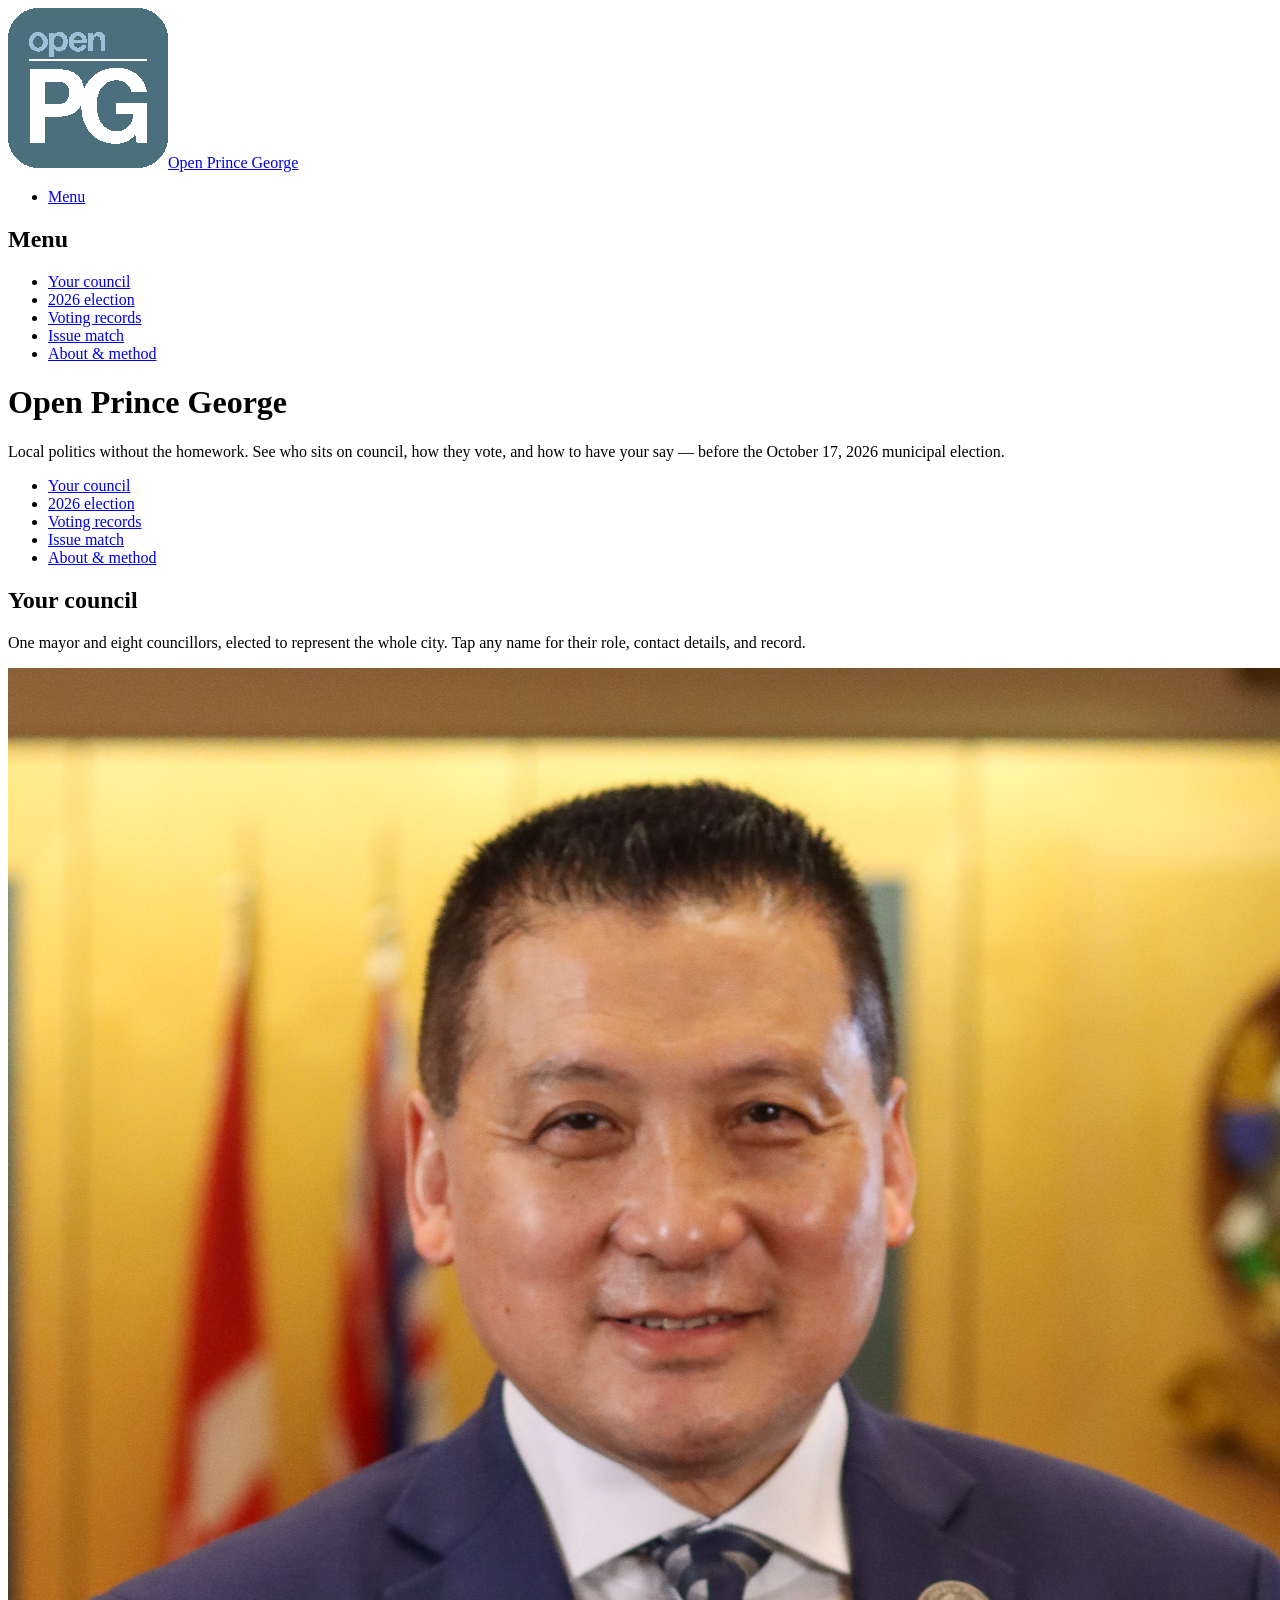
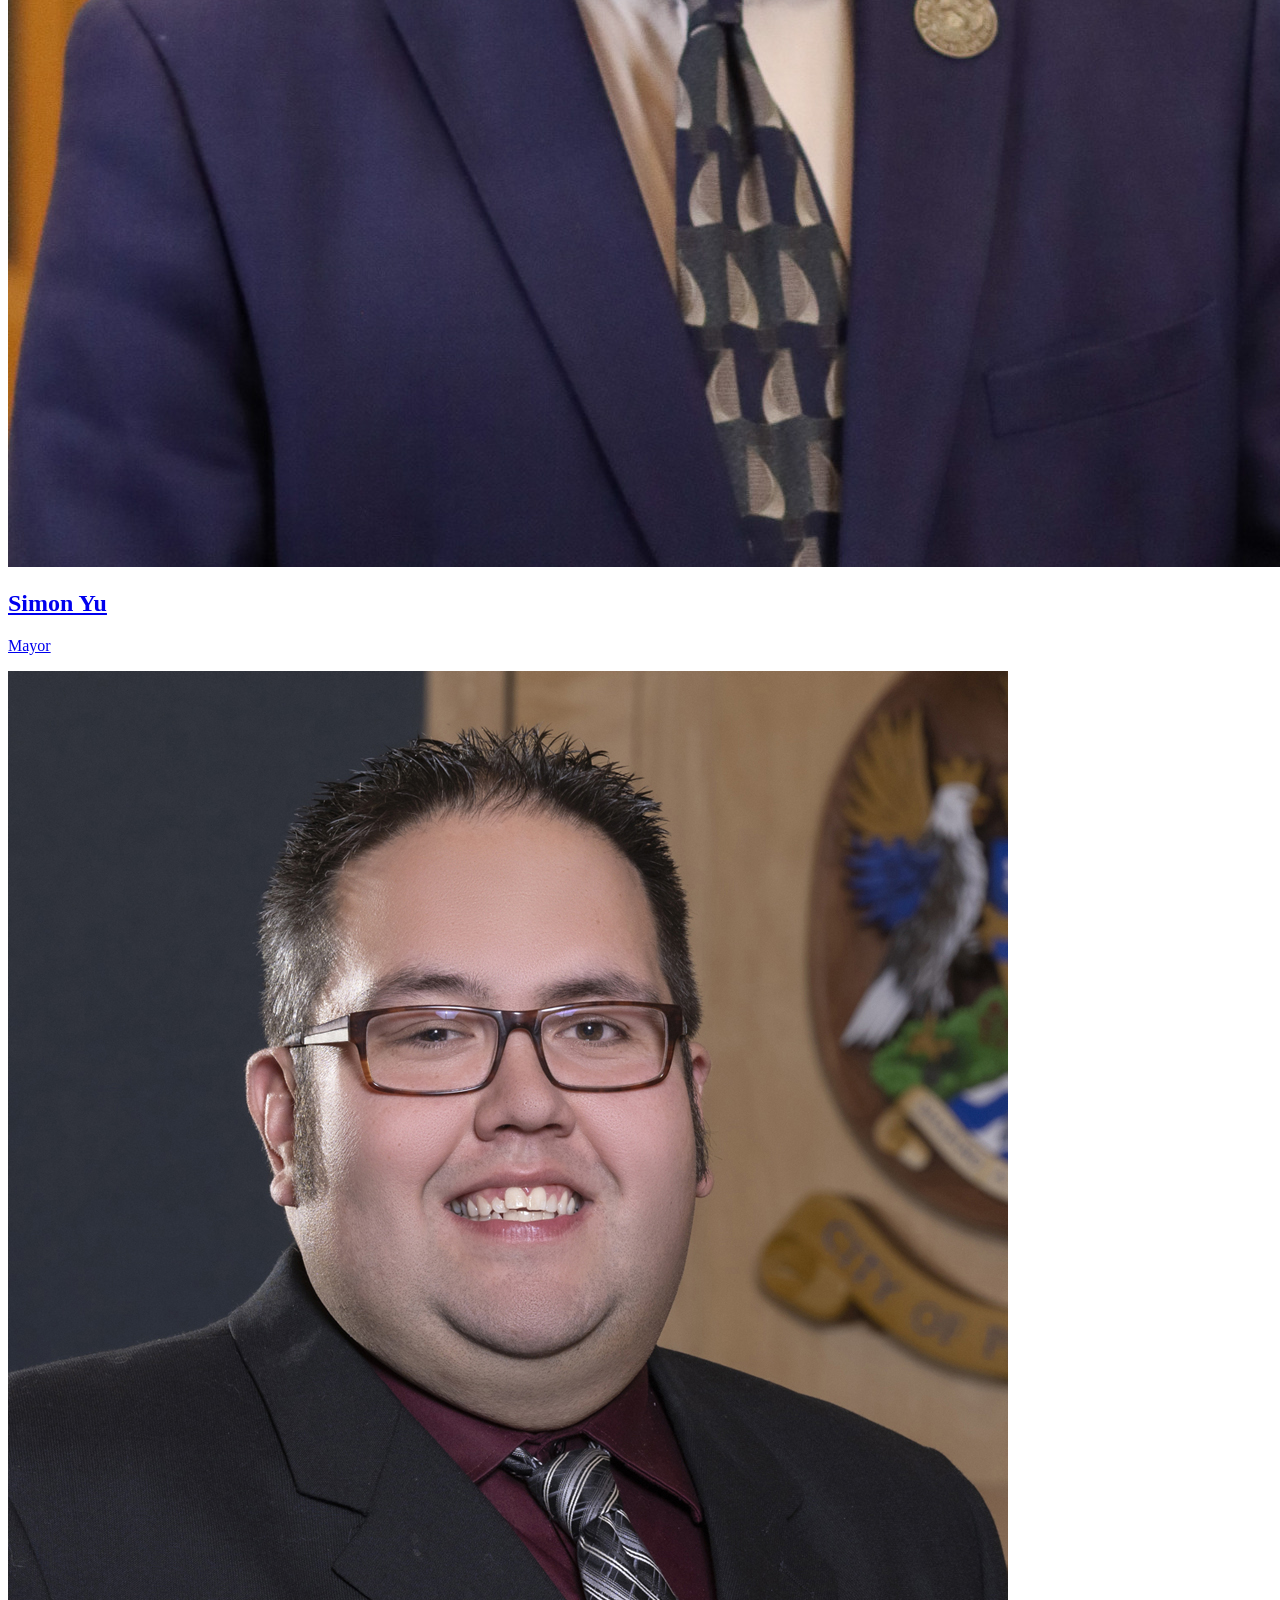
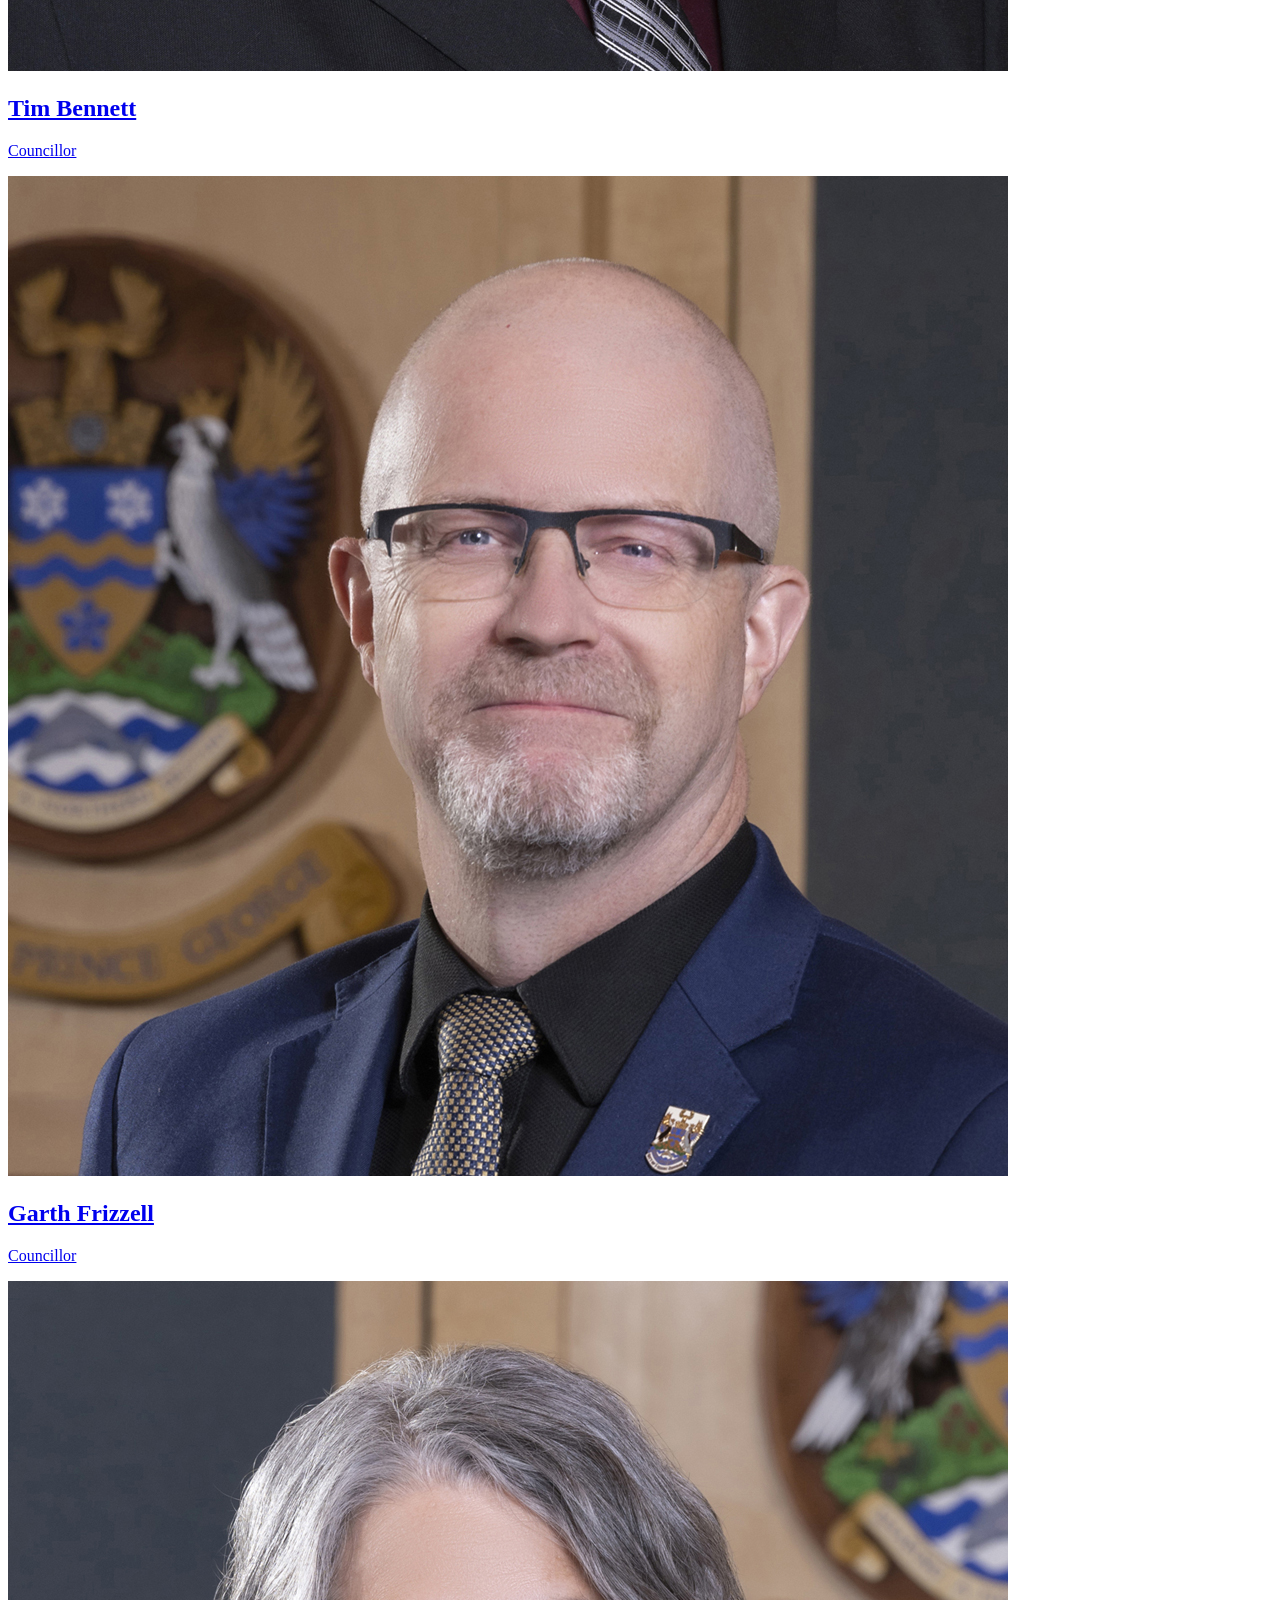
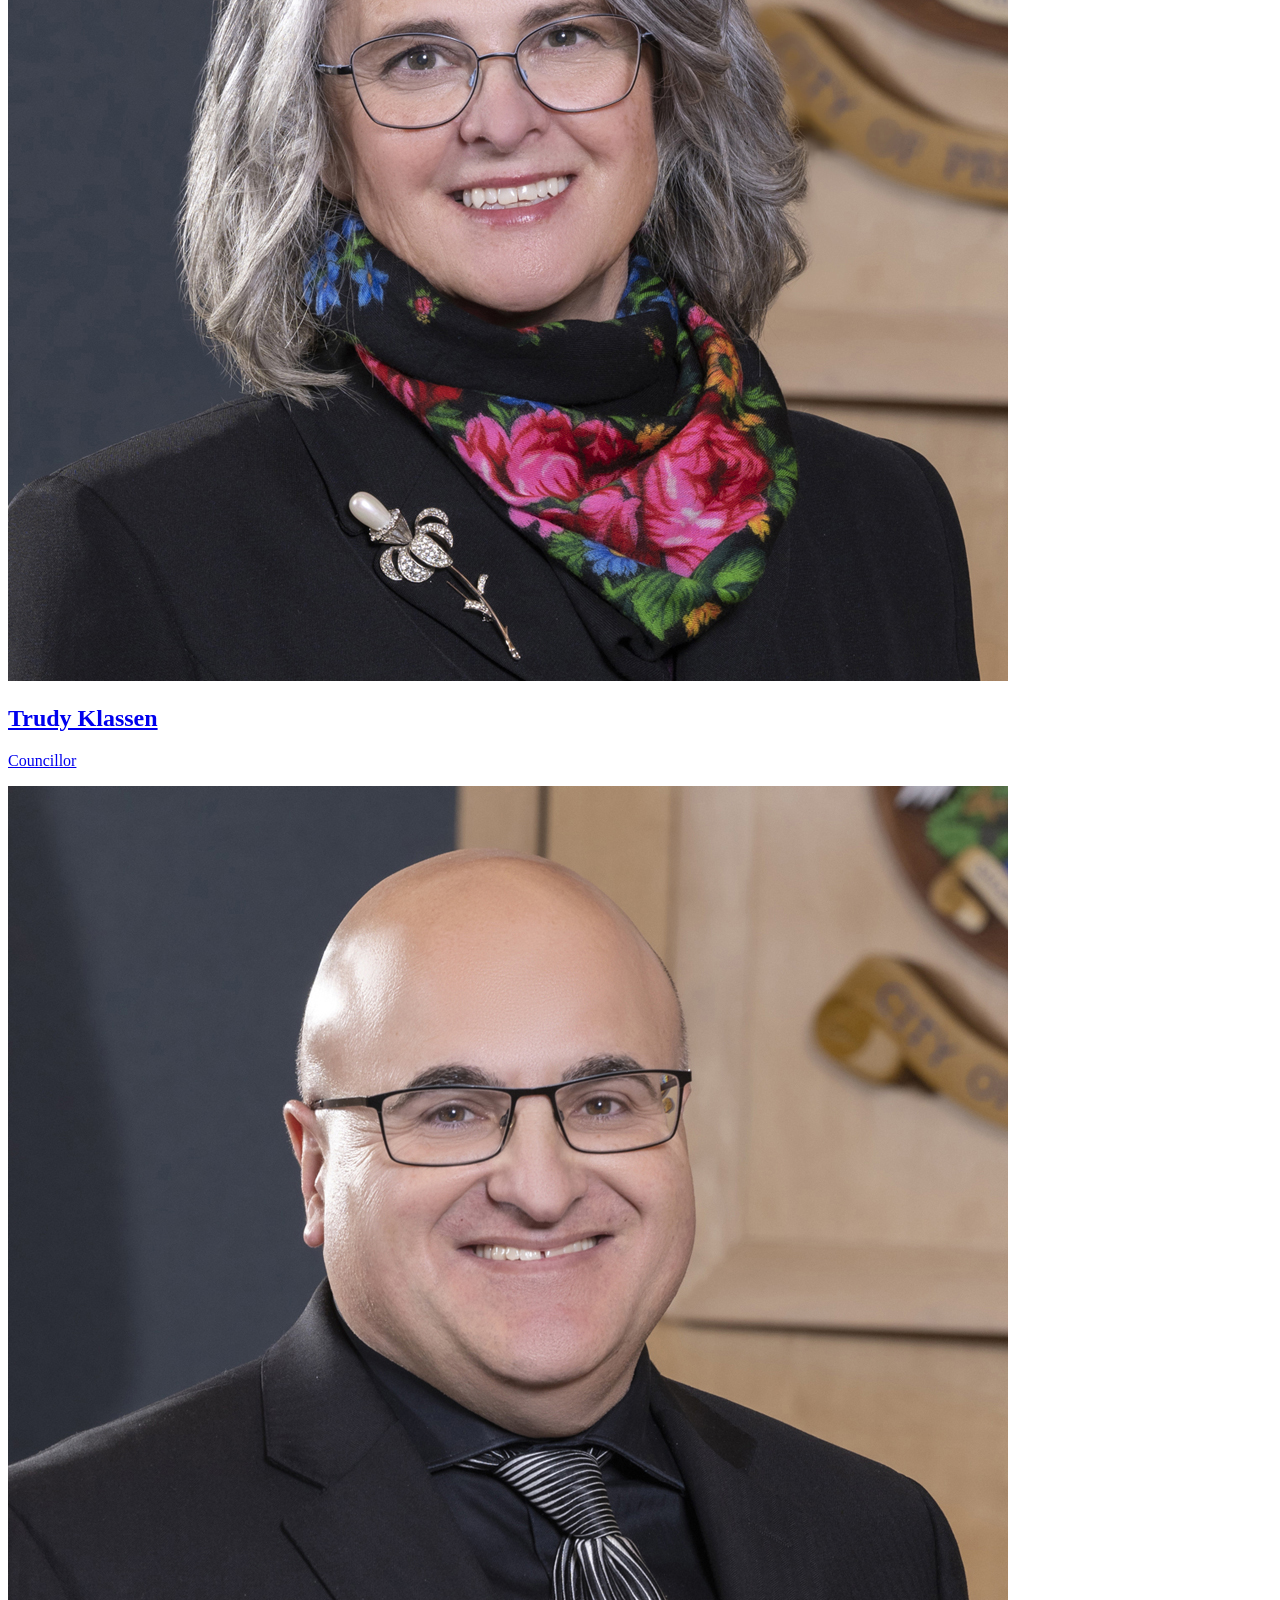
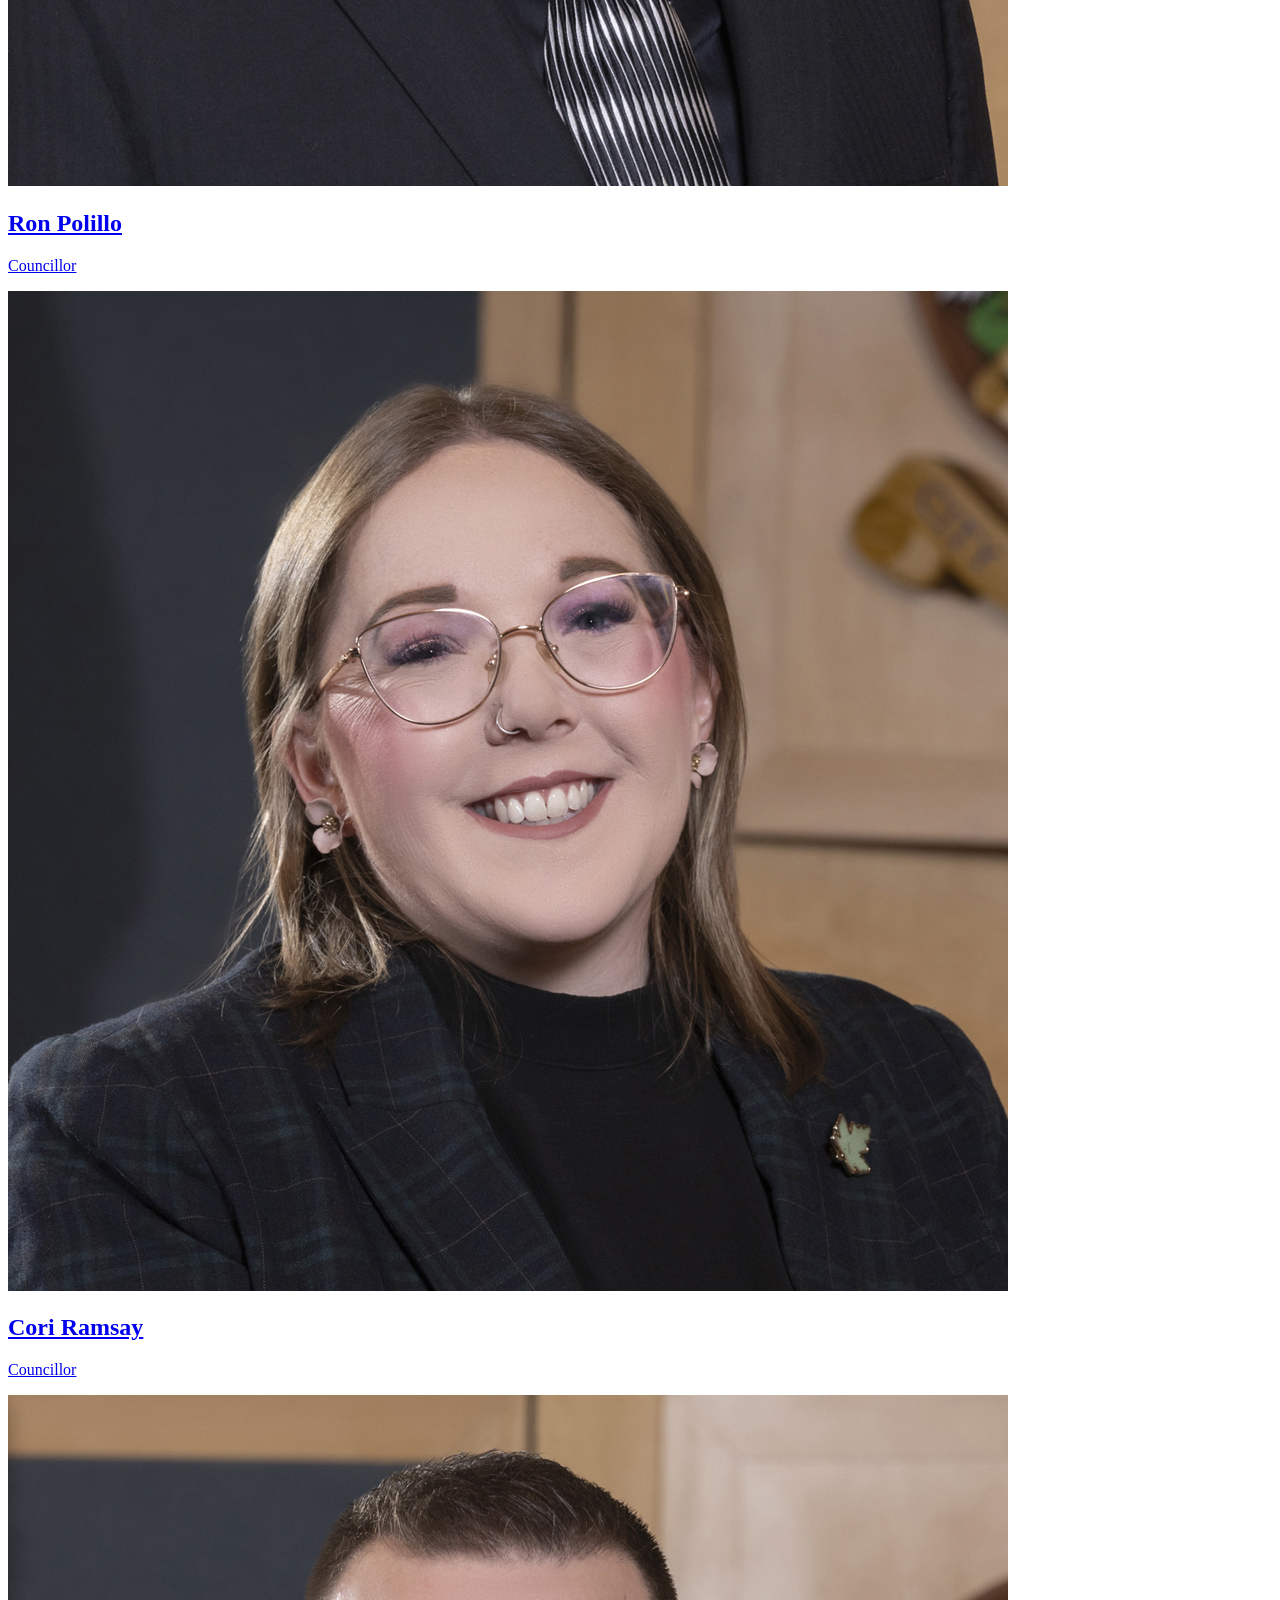
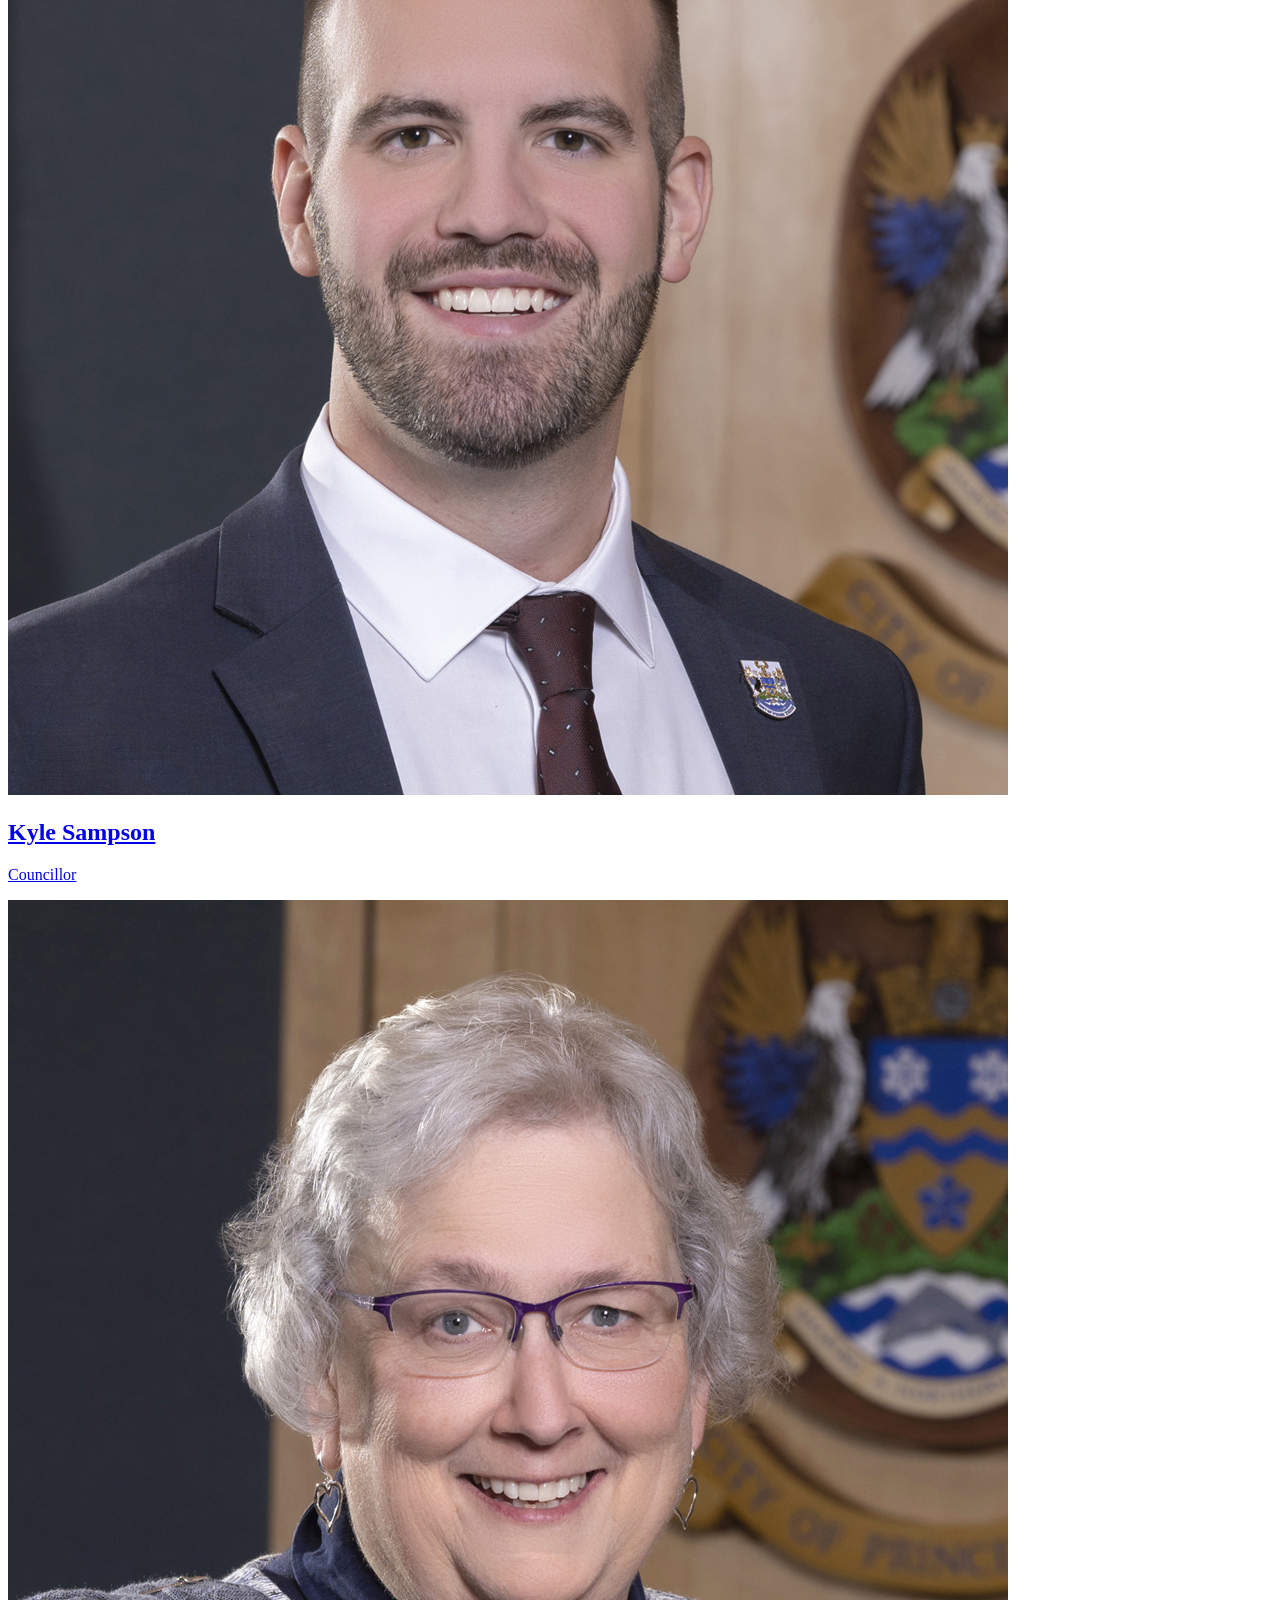
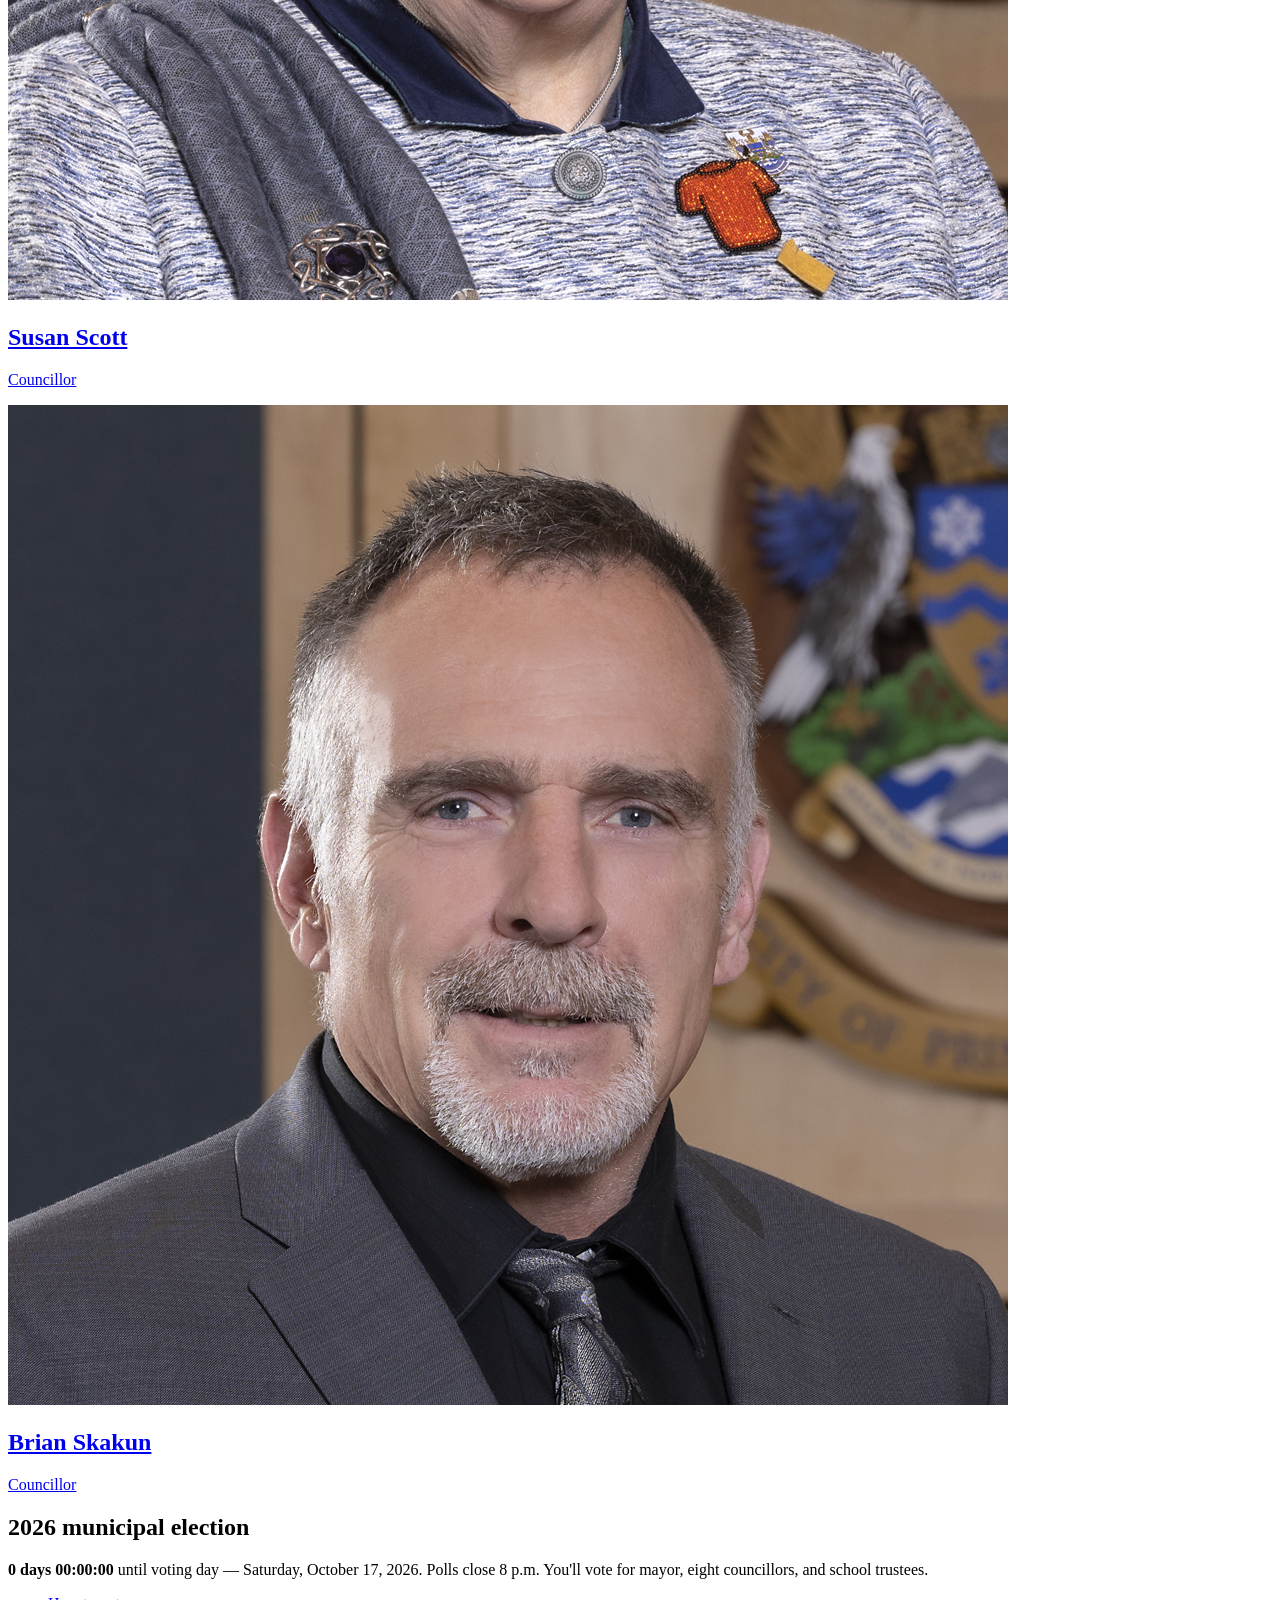
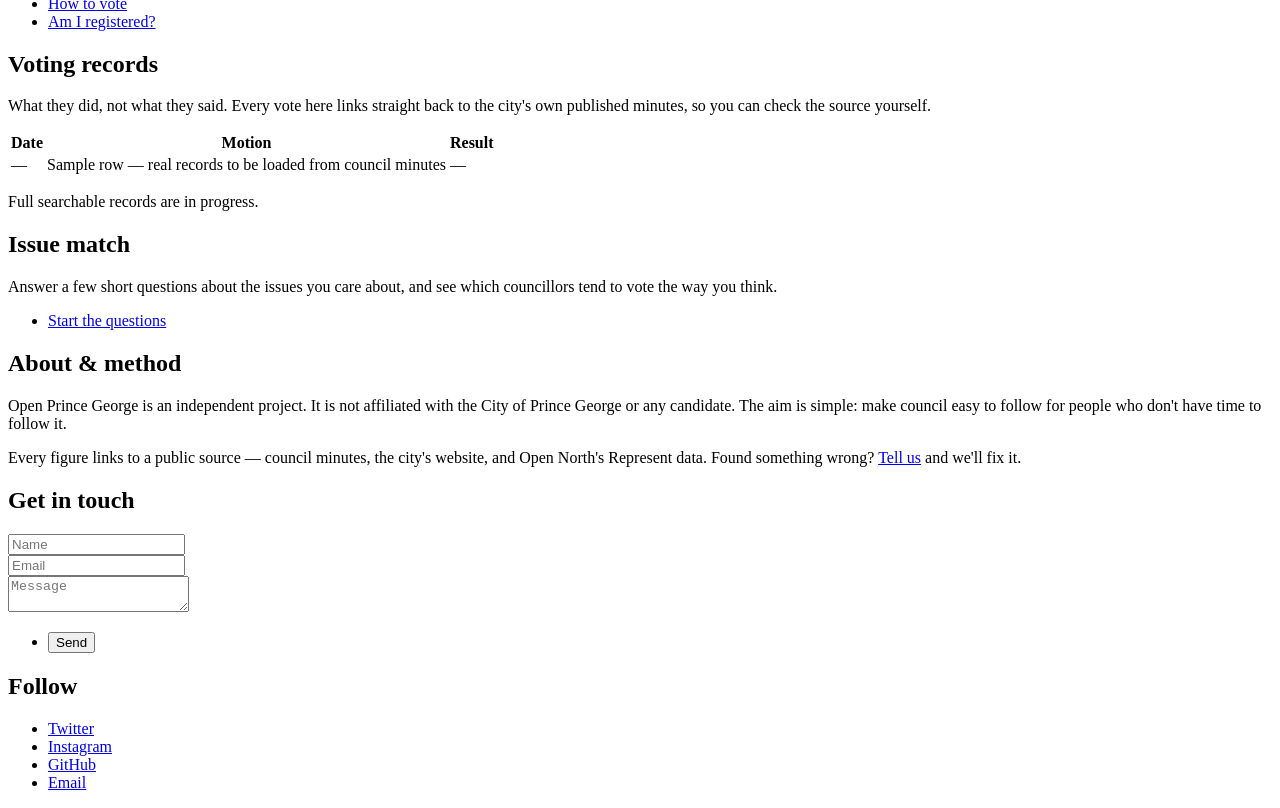
==== community/index.html @ c7227e7f "Create home page" ====
<!DOCTYPE HTML>
<!--
	Open Prince George — community page
	Built the same way as index.html: it imports assets/css/main.css and uses ONLY
	the template's own classes. No custom CSS.
	Drop this file next to index.html / generic.html / elements.html in your project
	so that assets/ and images/ resolve. It will look unstyled if opened on its own.
-->
<html>
	<head>
		<title>Open Prince George</title>
		<meta charset="utf-8" />
		<meta name="viewport" content="width=device-width, initial-scale=1, user-scalable=no" />
		<link rel="icon" type="image/svg+xml" href="images/logo.svg" />
		<link rel="stylesheet" href="assets/css/main.css" />
		<noscript><link rel="stylesheet" href="assets/css/noscript.css" /></noscript>
	</head>
	<body class="is-preload">
		<!-- Wrapper -->
			<div id="wrapper">

				<!-- Header -->
					<header id="header">
						<div class="inner">

							<!-- Logo -->
								<a href="home.html" class="logo">
									<span class="symbol"><img src="images/logo.svg" alt="" /></span><span class="title">Open Prince George</span>
								</a>

							<!-- Nav -->
								<nav>
									<ul>
										<li><a href="#menu">Menu</a></li>
									</ul>
								</nav>

						</div>
					</header>

				<!-- Menu -->
					<nav id="menu">
						<h2>Menu</h2>
						<ul>
							<li><a href="#council">Your council</a></li>
							<li><a href="#election">2026 election</a></li>
							<li><a href="#records">Voting records</a></li>
							<li><a href="#match">Issue match</a></li>
							<li><a href="#about">About &amp; method</a></li>
						</ul>
					</nav>

				<!-- Main -->
					<div id="main">
						<div class="inner">

							<!-- Page intro (the "hero": the top headline + tagline) -->
							<header>
								<h1>Open Prince George</h1>
								<p>Local politics without the homework. See who sits on council, how they vote, and how to have your say &mdash; before the October 17, 2026 municipal election.</p>
							</header>

							<!-- Directory: full-width "fit" bars from elements.html -->
							<ul class="actions stacked">
								<li><a href="#council" class="button fit">Your council</a></li>
								<li><a href="#election" class="button primary fit">2026 election</a></li>
								<li><a href="#records" class="button fit">Voting records</a></li>
								<li><a href="#match" class="button fit">Issue match</a></li>
								<li><a href="#about" class="button fit">About &amp; method</a></li>
							</ul>

							<!-- Council: tiles, exactly like index.html (mayor + 8 councillors) -->
							<section id="council">
								<h2>Your council</h2>
								<p>One mayor and eight councillors, elected to represent the whole city. Tap any name for their role, contact details, and record.</p>
							</section>
							<section class="tiles">
								<article class="style1">
									<span class="image"><img src="images/simon_yu.jpg" alt="" /></span>
									<a href="generic.html">
										<h2>Simon Yu</h2>
										<div class="content"><p>Mayor</p></div>
									</a>
								</article>
								<article class="style2">
									<span class="image"><img src="images/tim_bennet.jpg" alt="" /></span>
									<a href="generic.html">
										<h2>Tim Bennett</h2>
										<div class="content"><p>Councillor</p></div>
									</a>
								</article>
								<article class="style3">
									<span class="image"><img src="images/grath_frizzell.jpg" alt="" /></span>
									<a href="generic.html">
										<h2>Garth Frizzell</h2>
										<div class="content"><p>Councillor</p></div>
									</a>
								</article>
								<article class="style4">
									<span class="image"><img src="images/trudy_klassen.jpg" alt="" /></span>
									<a href="generic.html">
										<h2>Trudy Klassen</h2>
										<div class="content"><p>Councillor</p></div>
									</a>
								</article>
								<article class="style5">
									<span class="image"><img src="images/ron_polillo.jpg" alt="" /></span>
									<a href="generic.html">
										<h2>Ron Polillo</h2>
										<div class="content"><p>Councillor</p></div>
									</a>
								</article>
								<article class="style6">
									<span class="image"><img src="images/cori_ramsay.jpg" alt="" /></span>
									<a href="generic.html">
										<h2>Cori Ramsay</h2>
										<div class="content"><p>Councillor</p></div>
									</a>
								</article>
								<article class="style1">
									<span class="image"><img src="images/kyle_sampson.jpg" alt="" /></span>
									<a href="generic.html">
										<h2>Kyle Sampson</h2>
										<div class="content"><p>Councillor</p></div>
									</a>
								</article>
								<article class="style2">
									<span class="image"><img src="images/susan_scott.jpg" alt="" /></span>
									<a href="generic.html">
										<h2>Susan Scott</h2>
										<div class="content"><p>Councillor</p></div>
									</a>
								</article>
								<article class="style3">
									<span class="image"><img src="images/brian_skakun.jpg" alt="" /></span>
									<a href="generic.html">
										<h2>Brian Skakun</h2>
										<div class="content"><p>Councillor</p></div>
									</a>
								</article>
							</section>

							<!-- Election -->
							<section id="election">
								<h2>2026 municipal election</h2>
								<p><strong id="pg-countdown">Loading&hellip;</strong> until voting day &mdash; Saturday, October 17, 2026. Polls close 8&nbsp;p.m. You'll vote for mayor, eight councillors, and school trustees.</p>
								<ul class="actions">
									<li><a href="generic.html" class="button">How to vote</a></li>
									<li><a href="generic.html" class="button">Am I registered?</a></li>
								</ul>
							</section>

							<!-- Voting records -->
							<section id="records">
								<h2>Voting records</h2>
								<p>What they did, not what they said. Every vote here links straight back to the city's own published minutes, so you can check the source yourself.</p>
								<div class="table-wrapper">
									<table class="alt">
										<thead>
											<tr>
												<th>Date</th>
												<th>Motion</th>
												<th>Result</th>
											</tr>
										</thead>
										<tbody>
											<tr>
												<td>&mdash;</td>
												<td>Sample row &mdash; real records to be loaded from council minutes</td>
												<td>&mdash;</td>
											</tr>
										</tbody>
									</table>
								</div>
								<p>Full searchable records are in progress.</p>
							</section>

							<!-- Issue match -->
							<section id="match">
								<h2>Issue match</h2>
								<p>Answer a few short questions about the issues you care about, and see which councillors tend to vote the way you think.</p>
								<ul class="actions">
									<li><a href="generic.html" class="button primary">Start the questions</a></li>
								</ul>
							</section>

							<!-- About & method -->
							<section id="about">
								<h2>About &amp; method</h2>
								<p>Open Prince George is an independent project. It is not affiliated with the City of Prince George or any candidate. The aim is simple: make council easy to follow for people who don't have time to follow it.</p>
								<p>Every figure links to a public source &mdash; council minutes, the city's website, and Open North's Represent data. Found something wrong? <a href="#">Tell us</a> and we'll fix it.</p>
							</section>

						</div>
					</div>

				<!-- Footer -->
					<footer id="footer">
						<div class="inner">
							<section>
								<h2>Get in touch</h2>
								<form method="post" action="#">
									<div class="fields">
										<div class="field half">
											<input type="text" name="name" id="name" placeholder="Name" />
										</div>
										<div class="field half">
											<input type="email" name="email" id="email" placeholder="Email" />
										</div>
										<div class="field">
											<textarea name="message" id="message" placeholder="Message"></textarea>
										</div>
									</div>
									<ul class="actions">
										<li><input type="submit" value="Send" class="primary" /></li>
									</ul>
								</form>
							</section>
							<section>
								<h2>Follow</h2>
								<ul class="icons">
									<li><a href="#" class="icon brands style2 fa-twitter"><span class="label">Twitter</span></a></li>
									<li><a href="#" class="icon brands style2 fa-instagram"><span class="label">Instagram</span></a></li>
									<li><a href="#" class="icon brands style2 fa-github"><span class="label">GitHub</span></a></li>
									<li><a href="#" class="icon solid style2 fa-envelope"><span class="label">Email</span></a></li>
								</ul>
							</section>
						</div>
					</footer>

			</div>

		<!-- Scripts -->
			<script src="assets/js/jquery.min.js"></script>
			<script src="assets/js/browser.min.js"></script>
			<script src="assets/js/breakpoints.min.js"></script>
			<script src="assets/js/util.js"></script>
			<script src="assets/js/main.js"></script>

		<!-- Countdown: only updates text, adds no styling -->
			<script>
				(function () {
					var el = document.getElementById('pg-countdown');
					if (!el) return;
					var target = Date.UTC(2026, 9, 17, 7, 0, 0); // Oct 17, 2026, 00:00 Pacific
					function pad(n){ return String(n).length < 2 ? '0' + n : n; }
					function tick() {
						var ms = target - Date.now(); if (ms < 0) ms = 0;
						var s = Math.floor(ms / 1000);
						var d = Math.floor(s / 86400);
						var h = Math.floor((s % 86400) / 3600);
						var m = Math.floor((s % 3600) / 60);
						el.textContent = d + ' days ' + pad(h) + ':' + pad(m) + ':' + pad(s % 60);
					}
					tick();
					setInterval(tick, 1000);
				})();
			</script>

	</body>
</html>
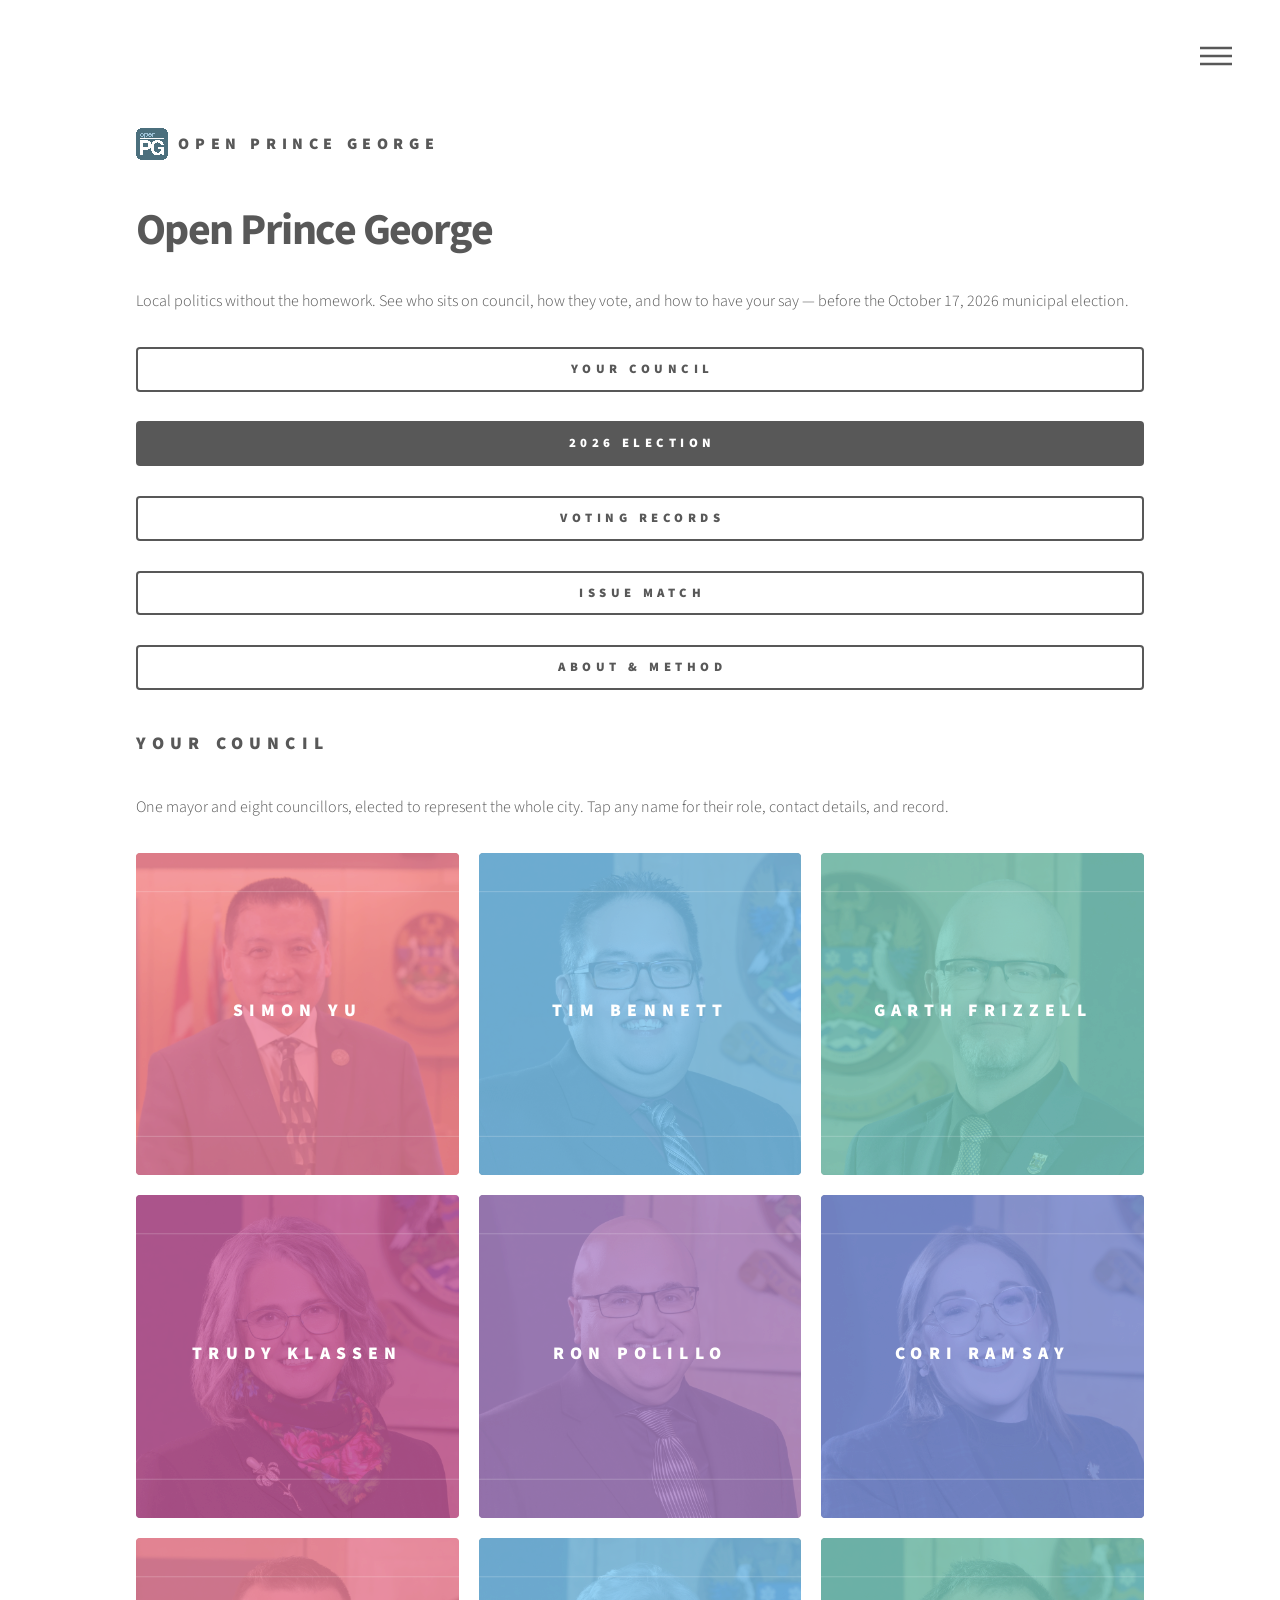
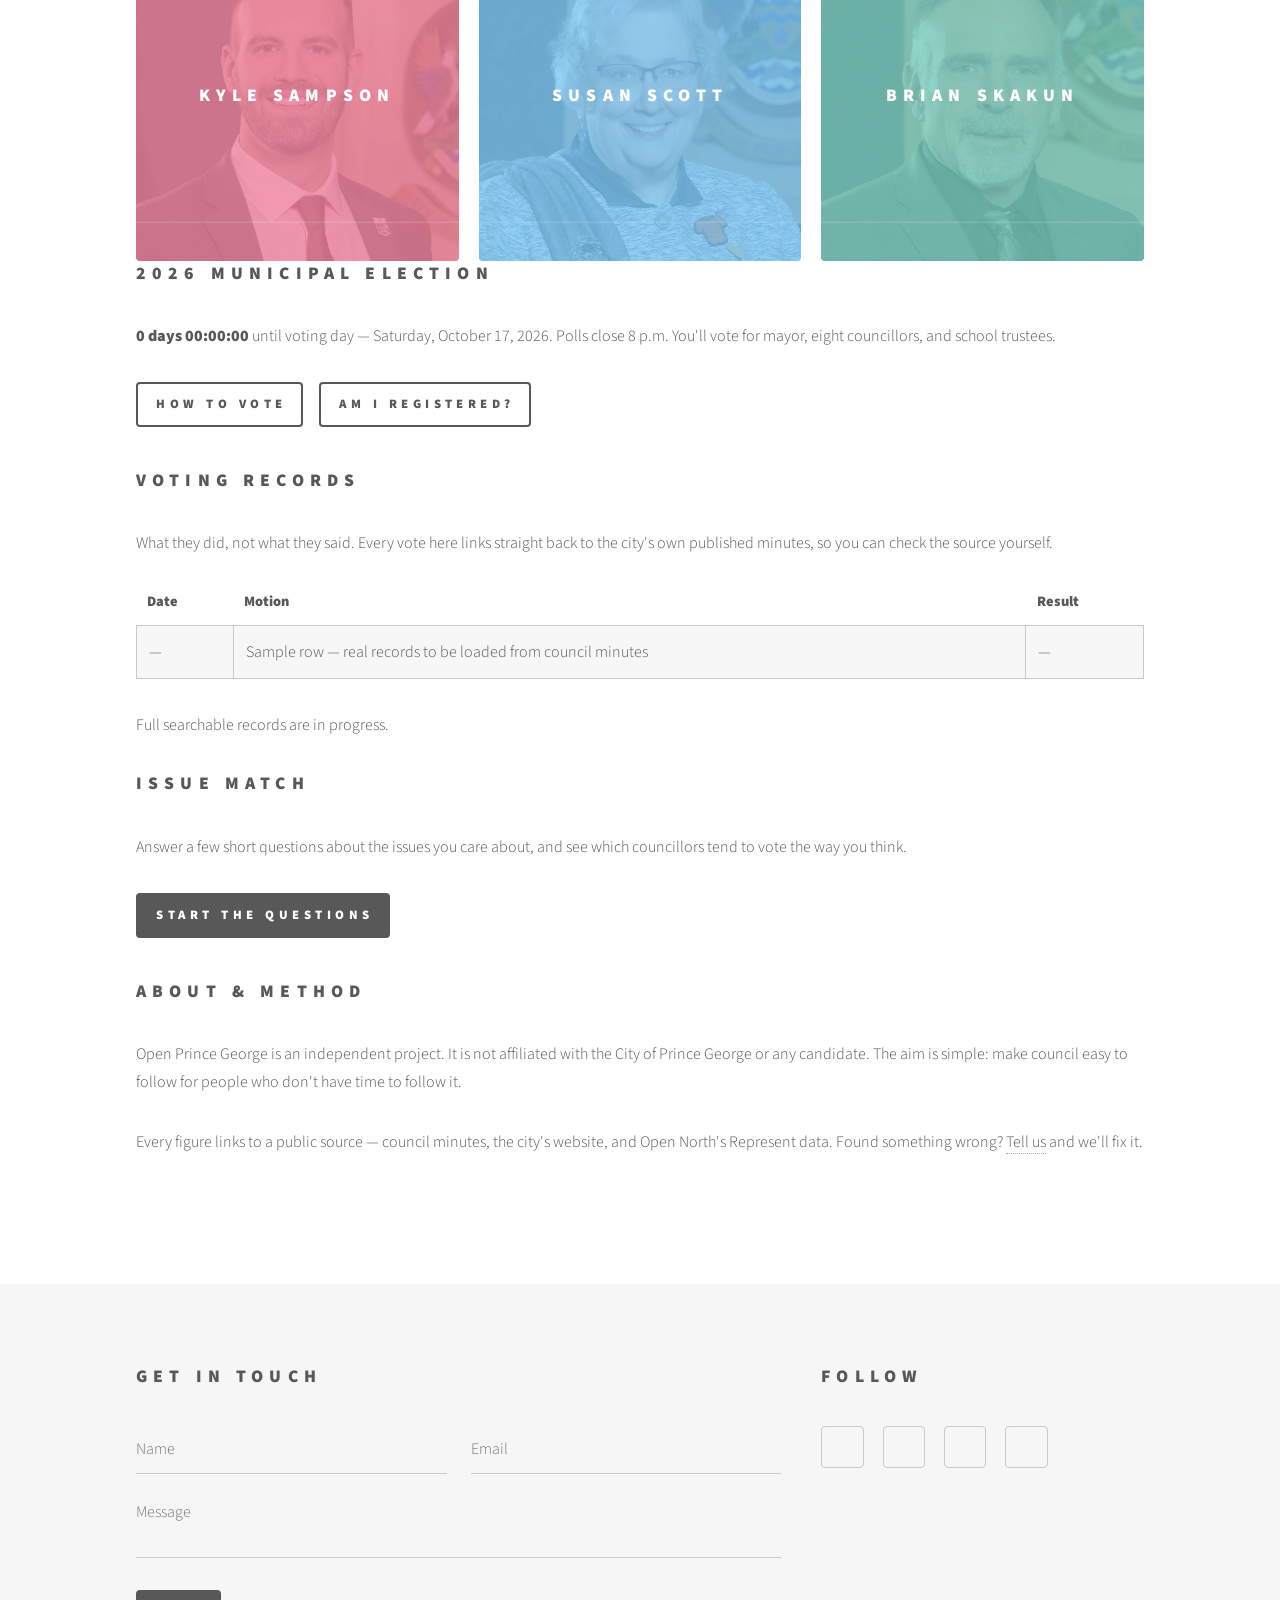
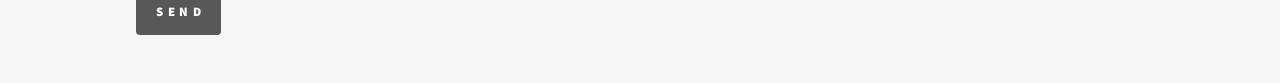
==== commit 2206ad64: "Update phone animation" ====
--- a/community/index.html
+++ b/community/index.html
@@ -24,7 +24,7 @@
 						<div class="inner">
 
 							<!-- Logo -->
-								<a href="home.html" class="logo">
+								<a href="../index.html" class="logo">
 									<span class="symbol"><img src="images/logo.svg" alt="" /></span><span class="title">Open Prince George</span>
 								</a>
 
--- a/community/assets/css/noscript.css
+++ b/community/assets/css/noscript.css
@@ -0,0 +1,9 @@
+
+
+	body.is-preload .tiles article {
+		-moz-transform: none;
+		-webkit-transform: none;
+		-ms-transform: none;
+		transform: none;
+		opacity: 1;
+	}
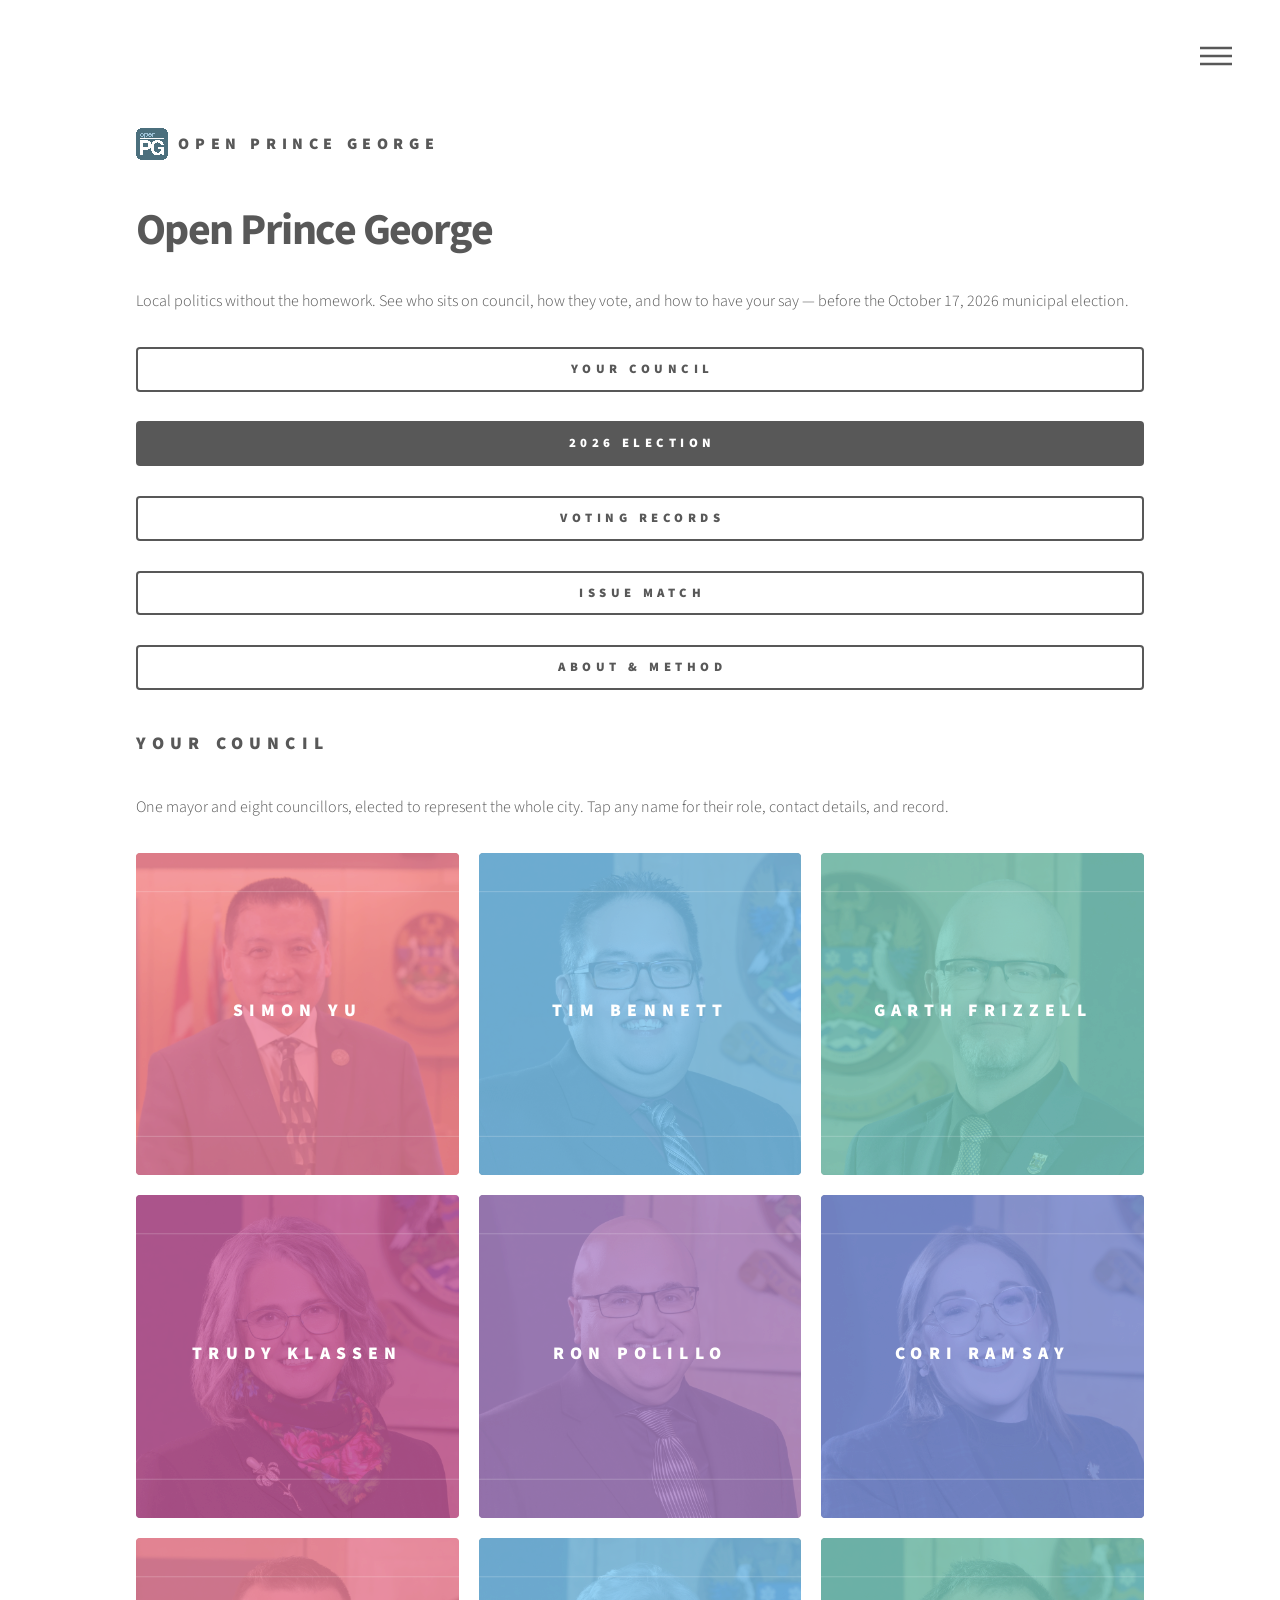
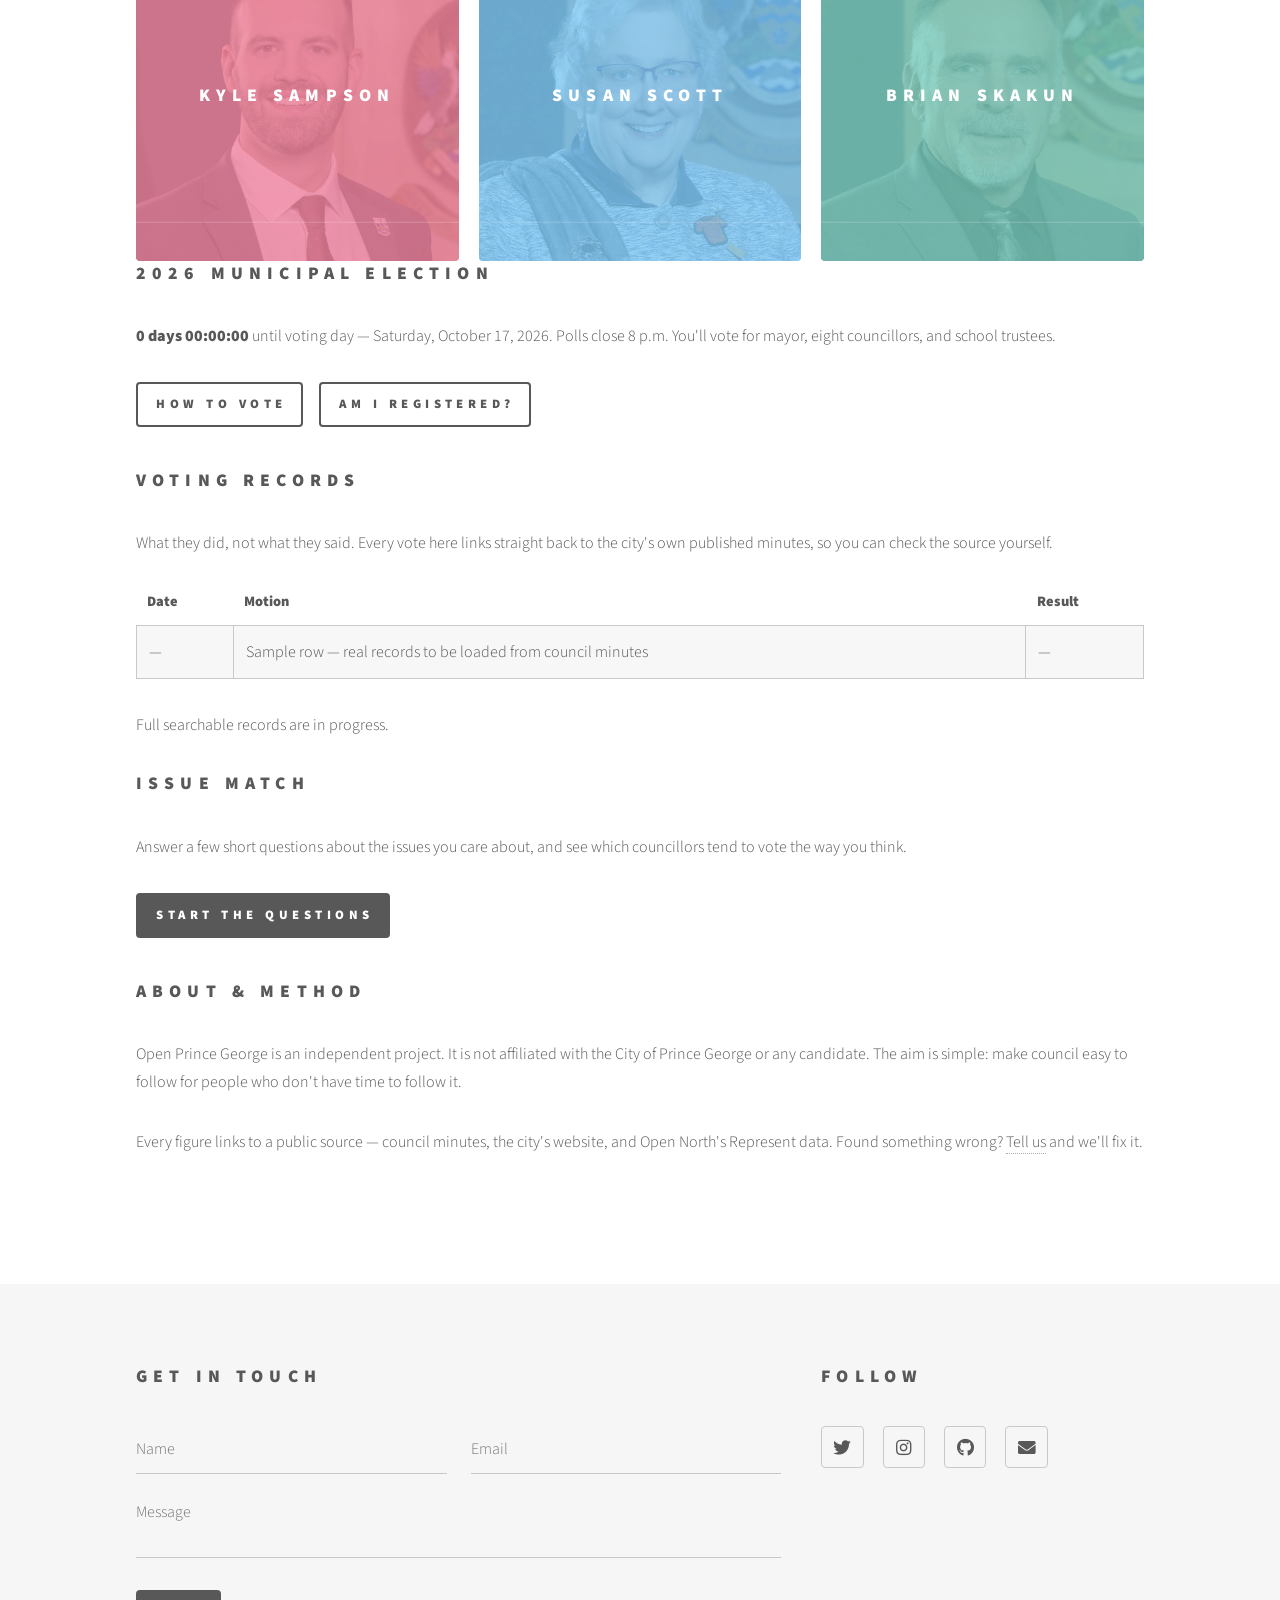
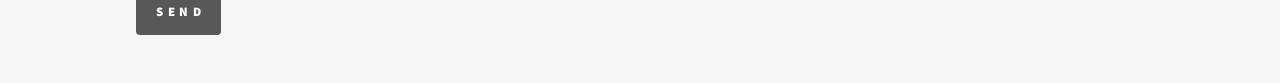
==== commit aca79985: "Update file path" ====
--- a/community/index.html
+++ b/community/index.html
@@ -24,7 +24,7 @@
 						<div class="inner">
 
 							<!-- Logo -->
-								<a href="../index.html" class="logo">
+								<a href="../home/index.html" class="logo">
 									<span class="symbol"><img src="images/logo.svg" alt="" /></span><span class="title">Open Prince George</span>
 								</a>
 
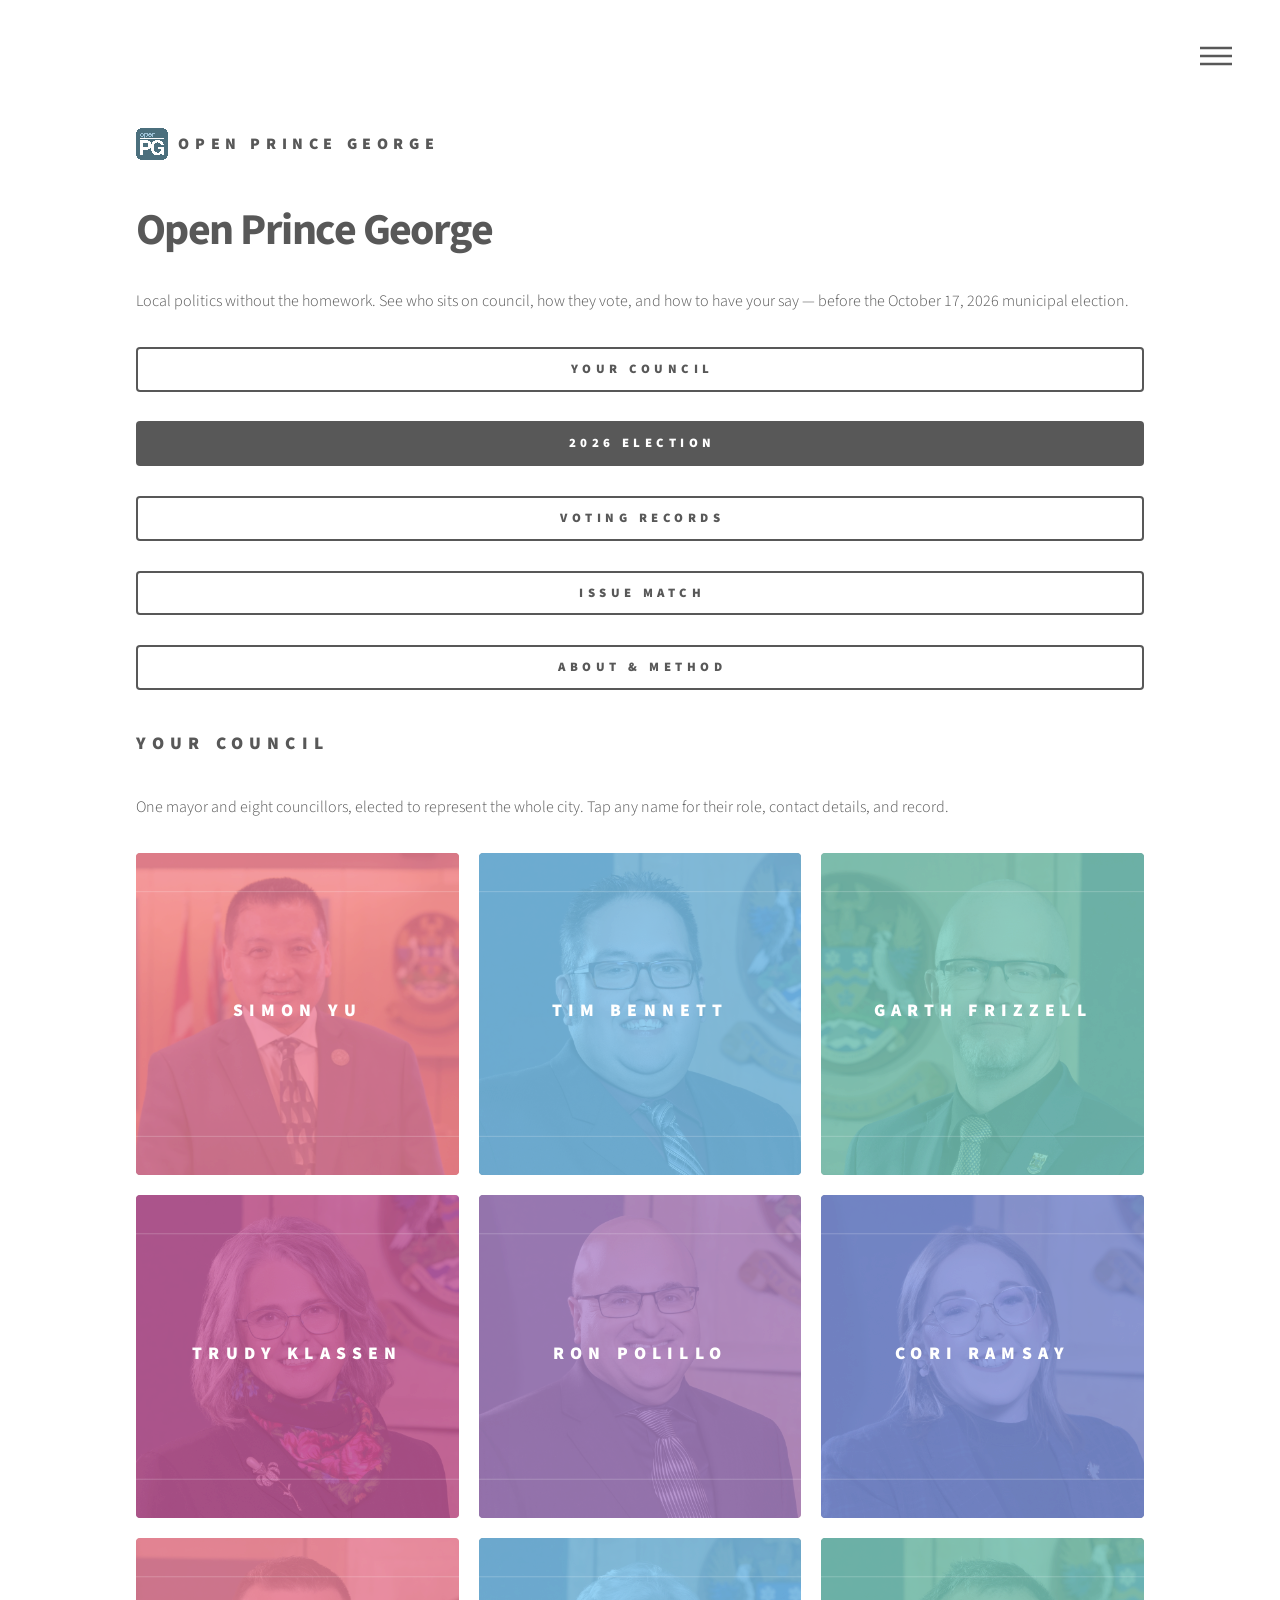
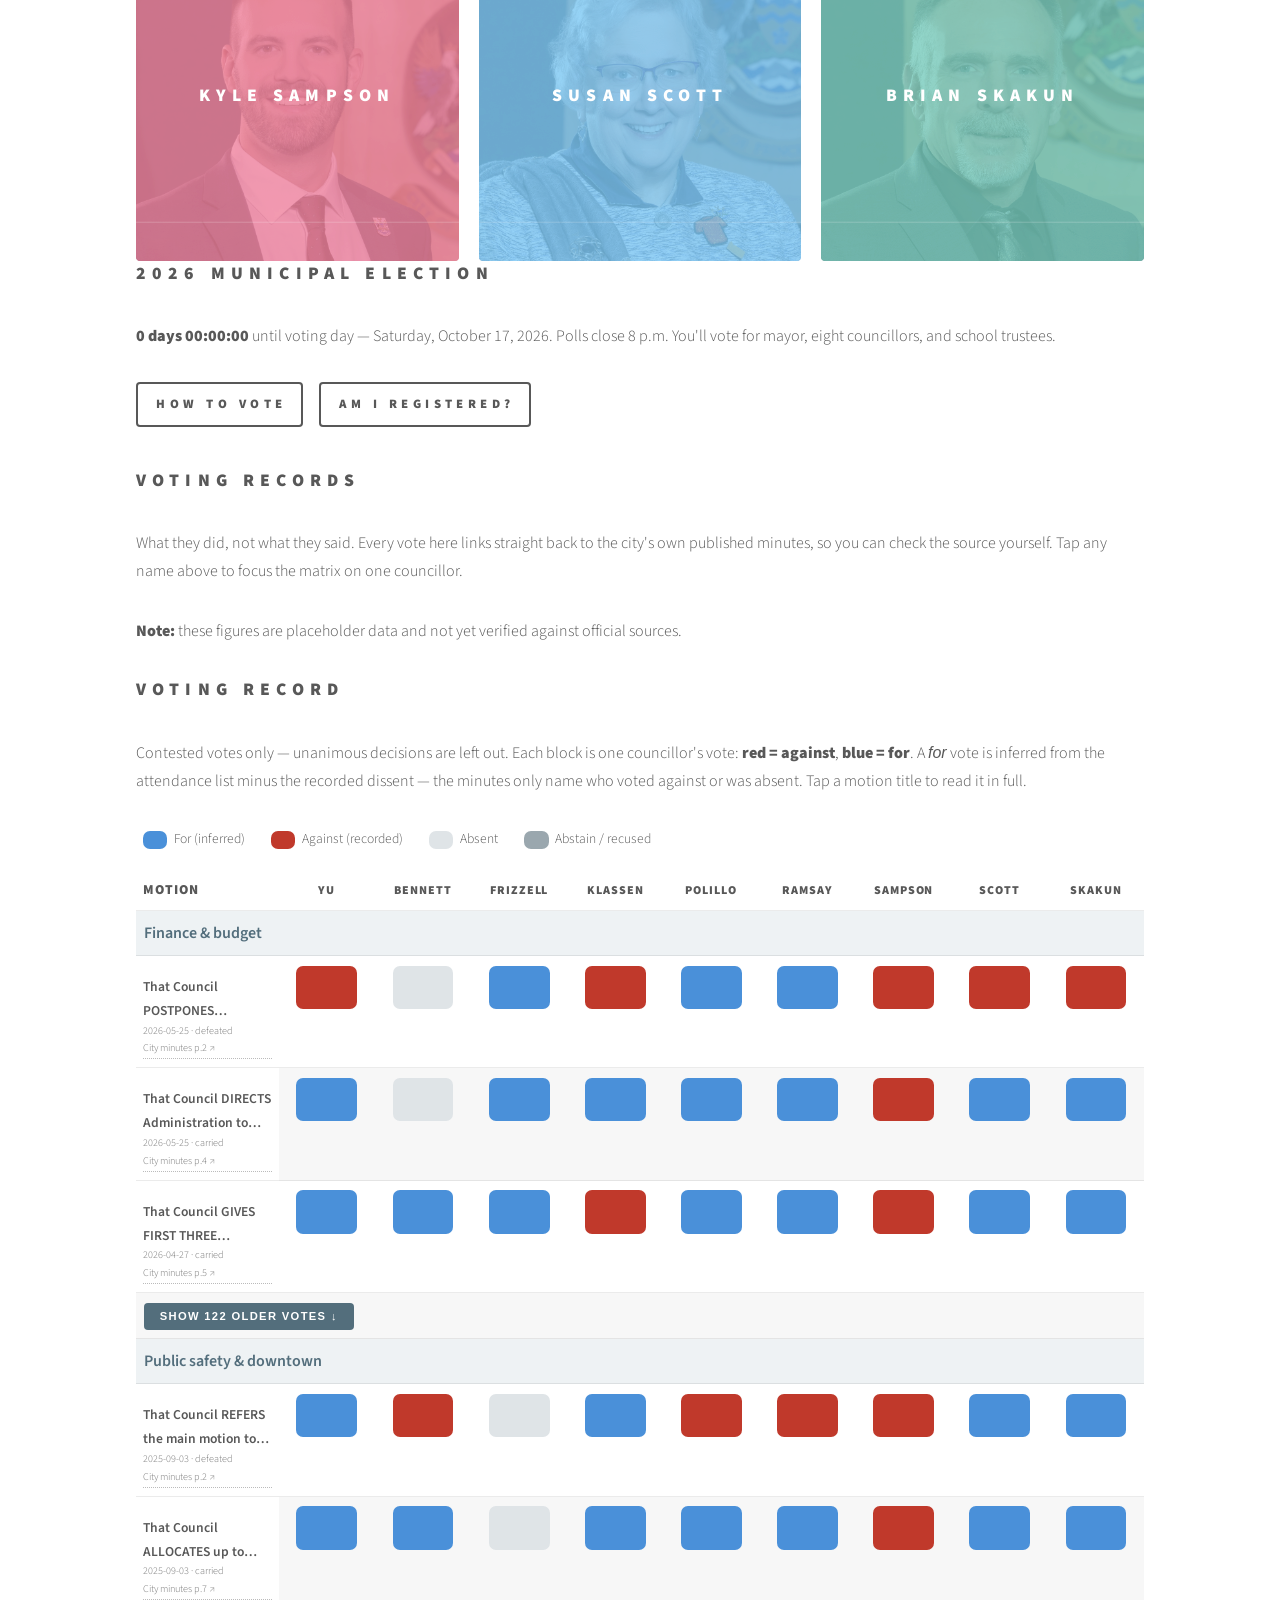
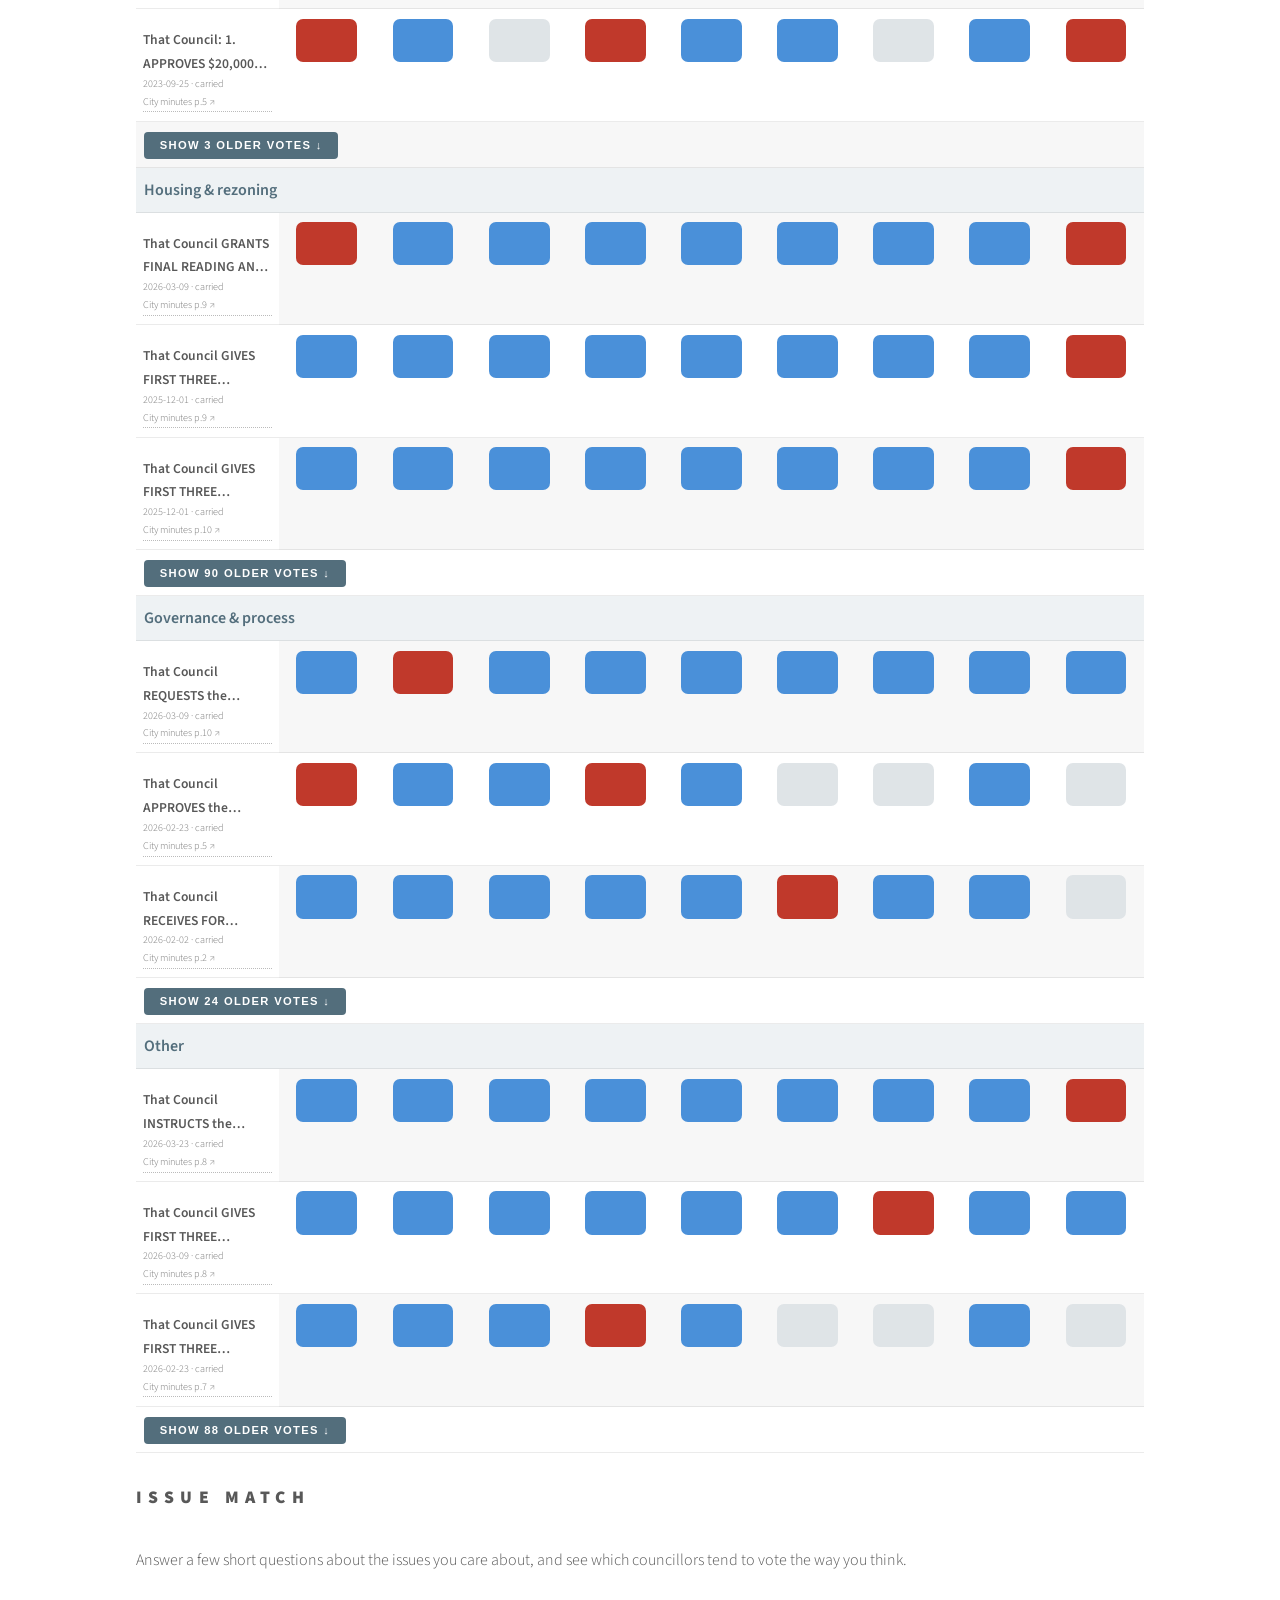
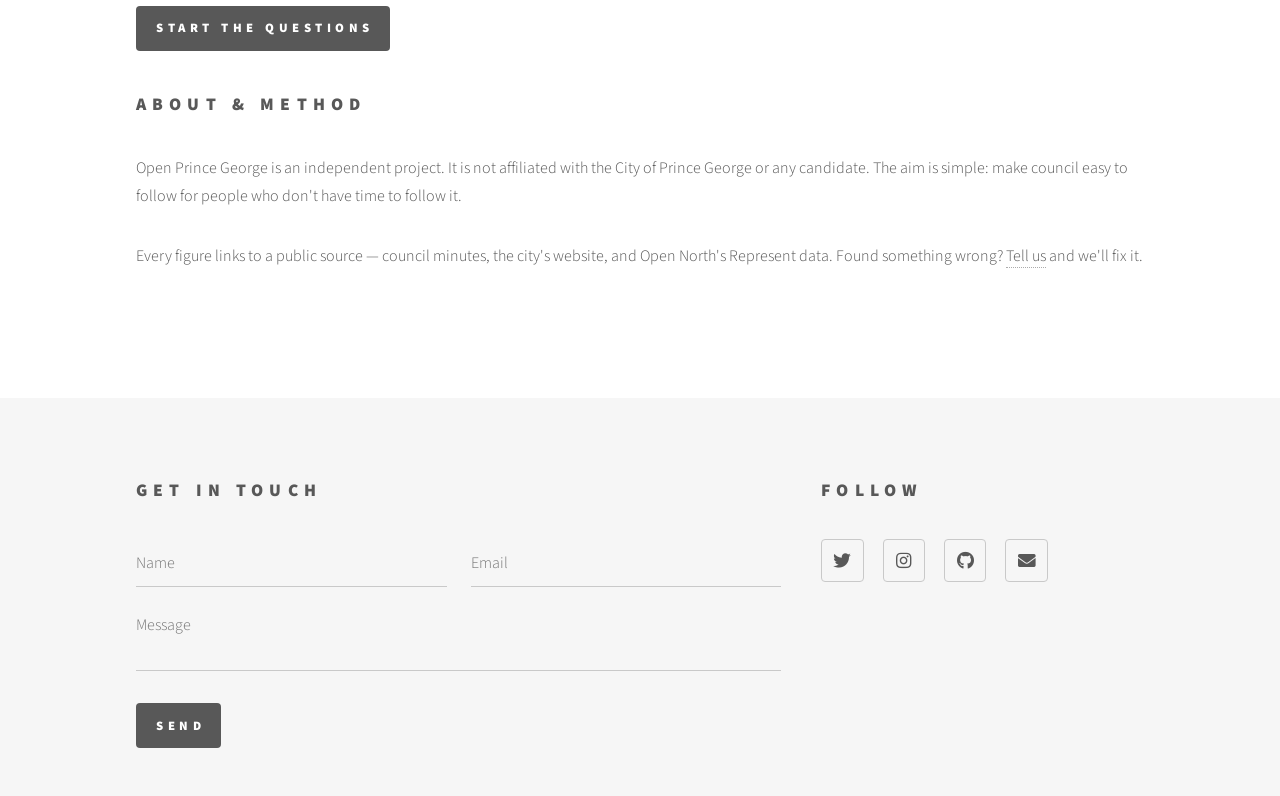
==== commit 8273e2f2: "Update matrix order" ====
--- a/community/index.html
+++ b/community/index.html
@@ -13,6 +13,7 @@
 		<meta name="viewport" content="width=device-width, initial-scale=1, user-scalable=no" />
 		<link rel="icon" type="image/svg+xml" href="images/logo.svg" />
 		<link rel="stylesheet" href="assets/css/main.css" />
+		<link rel="stylesheet" href="assets/css/councillor.css" />
 		<noscript><link rel="stylesheet" href="assets/css/noscript.css" /></noscript>
 	</head>
 	<body class="is-preload">
@@ -77,63 +78,63 @@
 							<section class="tiles">
 								<article class="style1">
 									<span class="image"><img src="images/simon_yu.jpg" alt="" /></span>
-									<a href="generic.html">
+									<a href="councillor.html?id=simon_yu">
 										<h2>Simon Yu</h2>
 										<div class="content"><p>Mayor</p></div>
 									</a>
 								</article>
 								<article class="style2">
 									<span class="image"><img src="images/tim_bennet.jpg" alt="" /></span>
-									<a href="generic.html">
+									<a href="councillor.html?id=tim_bennett">
 										<h2>Tim Bennett</h2>
 										<div class="content"><p>Councillor</p></div>
 									</a>
 								</article>
 								<article class="style3">
 									<span class="image"><img src="images/grath_frizzell.jpg" alt="" /></span>
-									<a href="generic.html">
+									<a href="councillor.html?id=garth_frizzell">
 										<h2>Garth Frizzell</h2>
 										<div class="content"><p>Councillor</p></div>
 									</a>
 								</article>
 								<article class="style4">
 									<span class="image"><img src="images/trudy_klassen.jpg" alt="" /></span>
-									<a href="generic.html">
+									<a href="councillor.html?id=trudy_klassen">
 										<h2>Trudy Klassen</h2>
 										<div class="content"><p>Councillor</p></div>
 									</a>
 								</article>
 								<article class="style5">
 									<span class="image"><img src="images/ron_polillo.jpg" alt="" /></span>
-									<a href="generic.html">
+									<a href="councillor.html?id=ron_polillo">
 										<h2>Ron Polillo</h2>
 										<div class="content"><p>Councillor</p></div>
 									</a>
 								</article>
 								<article class="style6">
 									<span class="image"><img src="images/cori_ramsay.jpg" alt="" /></span>
-									<a href="generic.html">
+									<a href="councillor.html?id=cori_ramsay">
 										<h2>Cori Ramsay</h2>
 										<div class="content"><p>Councillor</p></div>
 									</a>
 								</article>
 								<article class="style1">
 									<span class="image"><img src="images/kyle_sampson.jpg" alt="" /></span>
-									<a href="generic.html">
+									<a href="councillor.html?id=kyle_sampson">
 										<h2>Kyle Sampson</h2>
 										<div class="content"><p>Councillor</p></div>
 									</a>
 								</article>
 								<article class="style2">
 									<span class="image"><img src="images/susan_scott.jpg" alt="" /></span>
-									<a href="generic.html">
+									<a href="councillor.html?id=susan_scott">
 										<h2>Susan Scott</h2>
 										<div class="content"><p>Councillor</p></div>
 									</a>
 								</article>
 								<article class="style3">
 									<span class="image"><img src="images/brian_skakun.jpg" alt="" /></span>
-									<a href="generic.html">
+									<a href="councillor.html?id=brian_skakun">
 										<h2>Brian Skakun</h2>
 										<div class="content"><p>Councillor</p></div>
 									</a>
@@ -153,26 +154,9 @@
 							<!-- Voting records -->
 							<section id="records">
 								<h2>Voting records</h2>
-								<p>What they did, not what they said. Every vote here links straight back to the city's own published minutes, so you can check the source yourself.</p>
-								<div class="table-wrapper">
-									<table class="alt">
-										<thead>
-											<tr>
-												<th>Date</th>
-												<th>Motion</th>
-												<th>Result</th>
-											</tr>
-										</thead>
-										<tbody>
-											<tr>
-												<td>&mdash;</td>
-												<td>Sample row &mdash; real records to be loaded from council minutes</td>
-												<td>&mdash;</td>
-											</tr>
-										</tbody>
-									</table>
-								</div>
-								<p>Full searchable records are in progress.</p>
+								<p>What they did, not what they said. Every vote here links straight back to the city's own published minutes, so you can check the source yourself. Tap any name above to focus the matrix on one councillor.</p>
+								<div id="pg-placeholder" style="display:none"></div>
+								<div id="pg-overview-matrix"></div>
 							</section>
 
 							<!-- Issue match -->
@@ -236,6 +220,7 @@
 			<script src="assets/js/breakpoints.min.js"></script>
 			<script src="assets/js/util.js"></script>
 			<script src="assets/js/main.js"></script>
+			<script src="assets/js/councillor.js"></script>
 
 		<!-- Countdown: only updates text, adds no styling -->
 			<script>
--- a/community/assets/css/councillor.css
+++ b/community/assets/css/councillor.css
@@ -0,0 +1,104 @@
+/* Open Prince George — councillor page additions.
+   Theme colours: #536e7c (slate) and #a3bfd3 (light blue). The vote matrix is
+   red/blue only on the template's own light table styling.
+   --rh = width of the pinned "Motion" column; the focused councillor column is
+   pinned immediately to its right, so the two travel together while the other
+   columns scroll horizontally. */
+
+table.pg-matrix { --rh: 10.5em; }
+
+/* ---- Avatar (reuses template .image frame, just constrains size) --------- */
+.pg-avatar img {
+	width: 160px; height: 160px; object-fit: cover; border-radius: 50%;
+}
+
+/* ---- Election: a single bar for this person ------------------------------ */
+.pg-bar { margin: 0 0 0.6em 0; }
+.pg-bar .pg-bar-label {
+	display: flex; justify-content: space-between;
+	font-size: 0.9em; margin-bottom: 0.3em; font-weight: 600;
+}
+.pg-bar .pg-bar-track { background: rgba(83,110,124,0.15); border-radius: 4px; }
+.pg-bar .pg-bar-fill { display: block; height: 1.6em; background: #536e7c; border-radius: 4px; }
+.pg-bar-caption { font-size: 0.85em; opacity: 0.85; margin: 0; }
+
+/* ---- Vote matrix --------------------------------------------------------- */
+.pg-matrix-wrap { overflow-x: auto; -webkit-overflow-scrolling: touch; }
+table.pg-matrix { width: 100%; border-collapse: separate; border-spacing: 0; }
+table.pg-matrix th, table.pg-matrix td {
+	text-align: center; padding: 0.6em 0.5em; white-space: nowrap;
+	border-bottom: solid 1px rgba(0,0,0,0.08);
+}
+table.pg-matrix thead th {
+	position: sticky; top: 0; z-index: 3; background: #ffffff;
+	font-size: 0.75em; text-transform: uppercase; letter-spacing: 0.08em;
+}
+
+/* Pinned column 1: the motion name (stays put while columns scroll) */
+table.pg-matrix .pg-row-head {
+	text-align: left; white-space: normal;
+	width: var(--rh); min-width: var(--rh); max-width: var(--rh);
+	position: sticky; left: 0; z-index: 2; background: #ffffff;
+	font-size: 0.85em;
+}
+table.pg-matrix thead .pg-row-head { z-index: 5; }
+/* Motion titles clamp to 2 lines; click/tap the title to read it in full. */
+table.pg-matrix .pg-row-head strong {
+	display: -webkit-box; -webkit-line-clamp: 2; -webkit-box-orient: vertical;
+	overflow: hidden; font-weight: 600; cursor: pointer;
+}
+table.pg-matrix .pg-row-head strong.is-open {
+	display: block; -webkit-line-clamp: unset; overflow: visible;
+}
+
+/* "Show older / collapse" toggle — solid theme-colour button.
+   !important overrides the template's `button { color:#585858 !important }`. */
+table.pg-matrix .pg-toggle-row td { text-align: left; padding: 0.5em 0.5em; }
+.pg-toggle {
+	display: inline-block; cursor: pointer; border: 0; border-radius: 4px;
+	background: #536e7c !important; color: #fff !important; box-shadow: none !important;
+	height: auto; line-height: 1; padding: 0.7em 1.4em;
+	font-size: 0.7em; font-weight: 700; letter-spacing: 0.12em; text-transform: uppercase;
+}
+.pg-toggle:hover { background: #3f5560 !important; color: #fff !important; }
+
+/* Pinned column 2: the focused councillor, parked right after the name column.
+   --focus-left is measured in JS from the real width of the name column so the
+   two butt together exactly (em math alone leaves a sub-pixel seam). */
+table.pg-matrix .pg-focus-col {
+	position: sticky; left: var(--focus-left, var(--rh)); z-index: 1;
+	background: #eef2f4; box-shadow: 2px 0 0 #536e7c;
+}
+table.pg-matrix thead .pg-focus-col { z-index: 4; }
+
+/* Category band: full-width band; the LABEL itself is pinned (sticky on the
+   inner span, not the colspan td — that is reliable across browsers, sticky on
+   a colspan cell is not). */
+table.pg-matrix .pg-cat-row td {
+	text-align: left; background: #eef2f4; padding: 0.5em 0;
+}
+table.pg-matrix .pg-cat-label {
+	position: sticky; left: 0; display: inline-block;
+	padding: 0 0.5em; font-weight: 600; color: #536e7c;
+}
+table.pg-matrix .pg-src { font-size: 0.75em; display: block; opacity: 0.8; }
+
+/* Cells = big red/blue blocks, no borders, no glyphs. */
+.pg-cell { display: inline-block; width: 3.8em; height: 2.7em; border-radius: 7px; vertical-align: middle; }
+.pg-cell.for       { background: #4a90d9; }   /* for (inferred) — clear blue */
+.pg-cell.against   { background: #c0392b; }   /* against (recorded) — red */
+.pg-cell.absent    { background: #dfe4e7; }   /* absent — very light neutral */
+.pg-cell.abstain   { background: #9aa7ae; }   /* abstain — grey */
+.pg-cell.recused   { background: #9aa7ae; }   /* recused — grey */
+
+.pg-legend { list-style: none; padding: 0; margin: 0 0 1em 0; font-size: 0.85em; }
+.pg-legend li { display: inline-block; margin: 0 1.4em 0.4em 0; }
+.pg-legend .pg-cell { width: 1.8em; height: 1.3em; margin-right: 0.5em; }
+
+/* Mobile (~380px): narrower pinned column + smaller blocks */
+@media screen and (max-width: 480px) {
+	table.pg-matrix { --rh: 8em; }
+	table.pg-matrix thead th { font-size: 0.62em; }
+	table.pg-matrix .pg-row-head { font-size: 0.78em; }
+	.pg-cell { width: 2em; height: 1.7em; }
+}
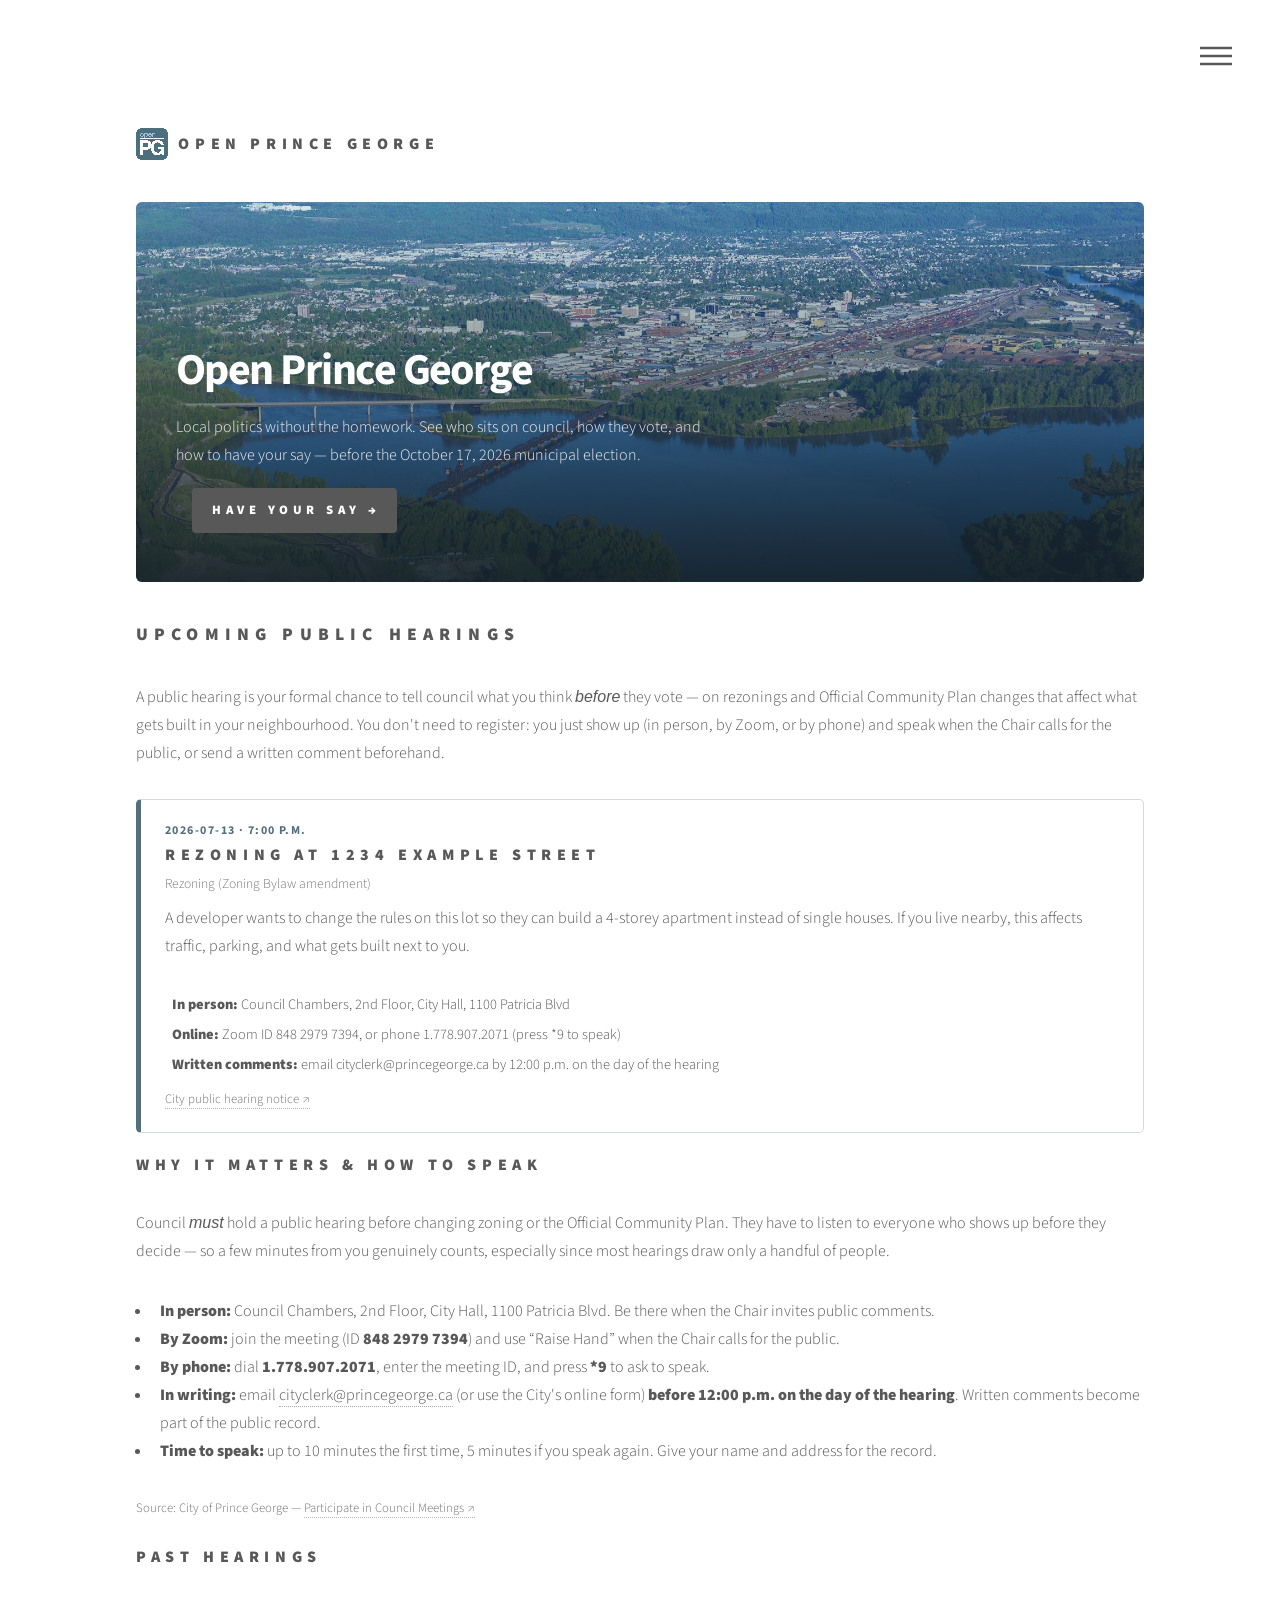
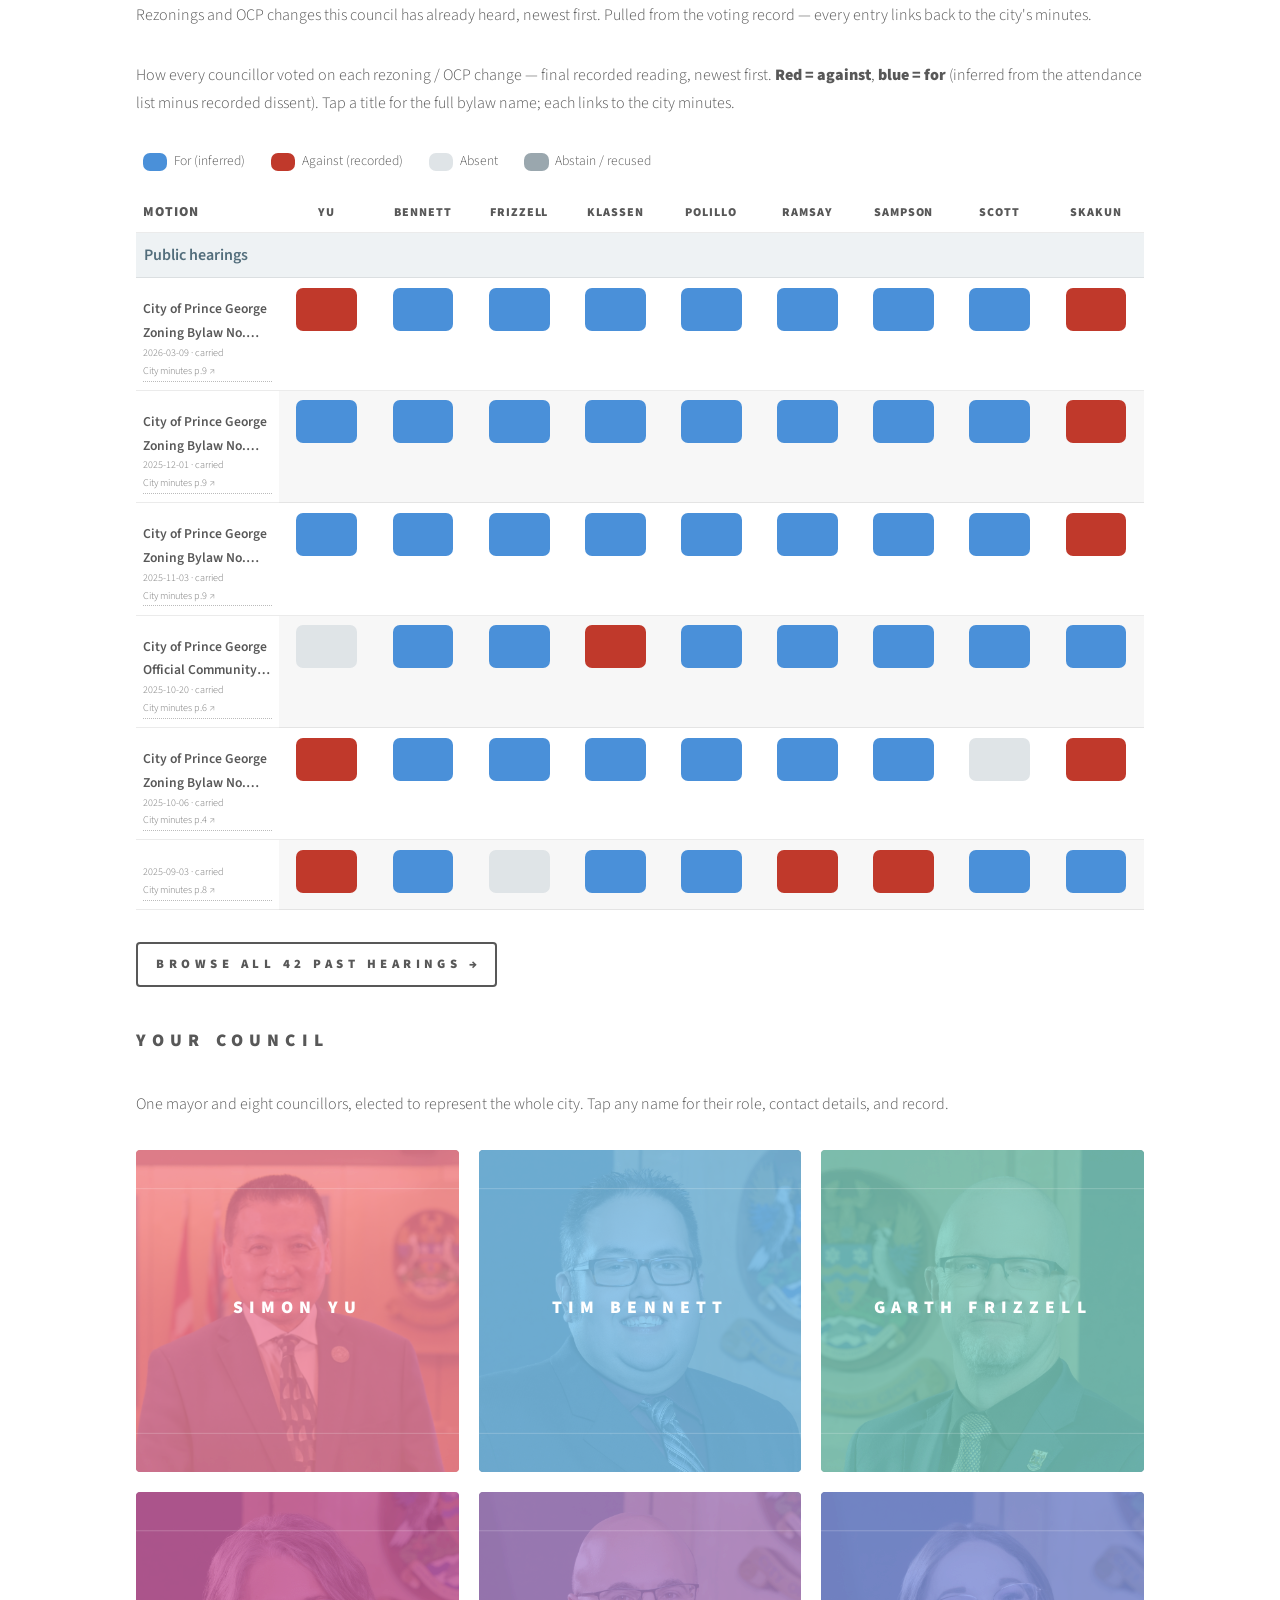
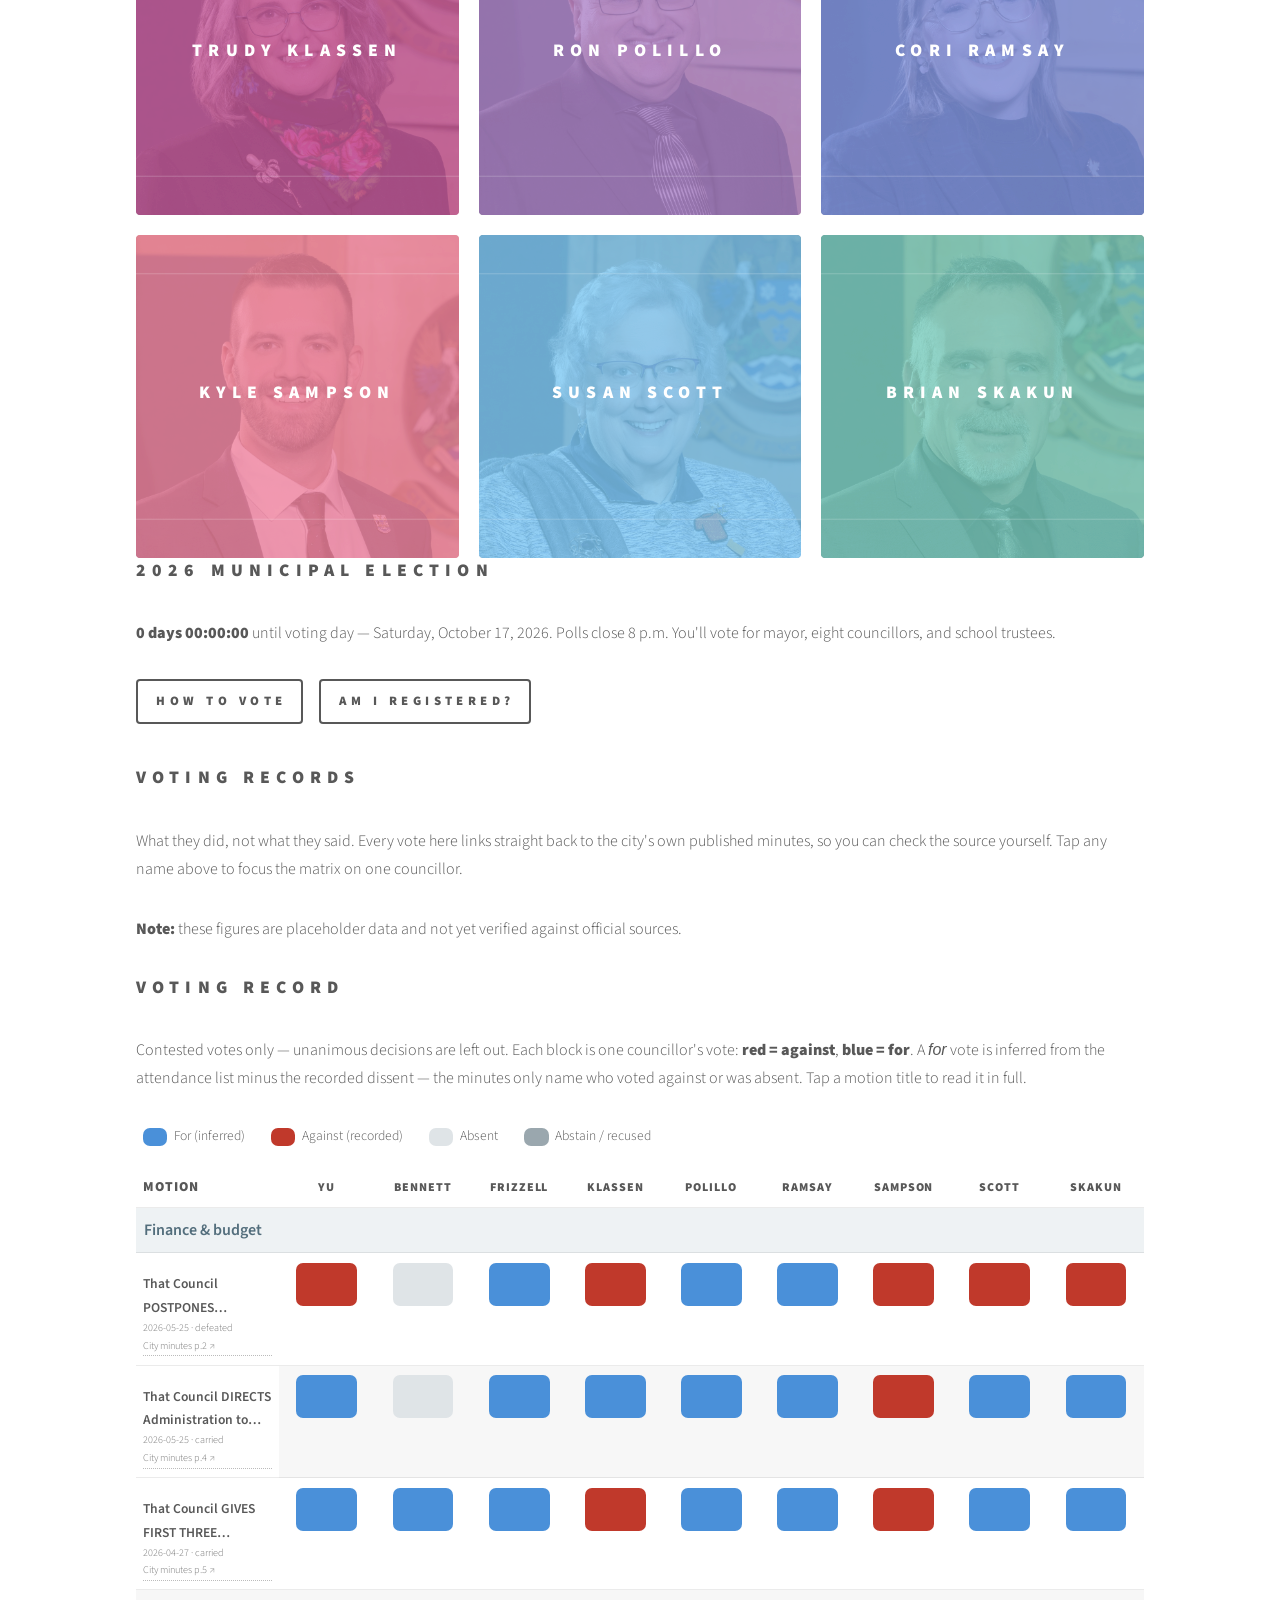
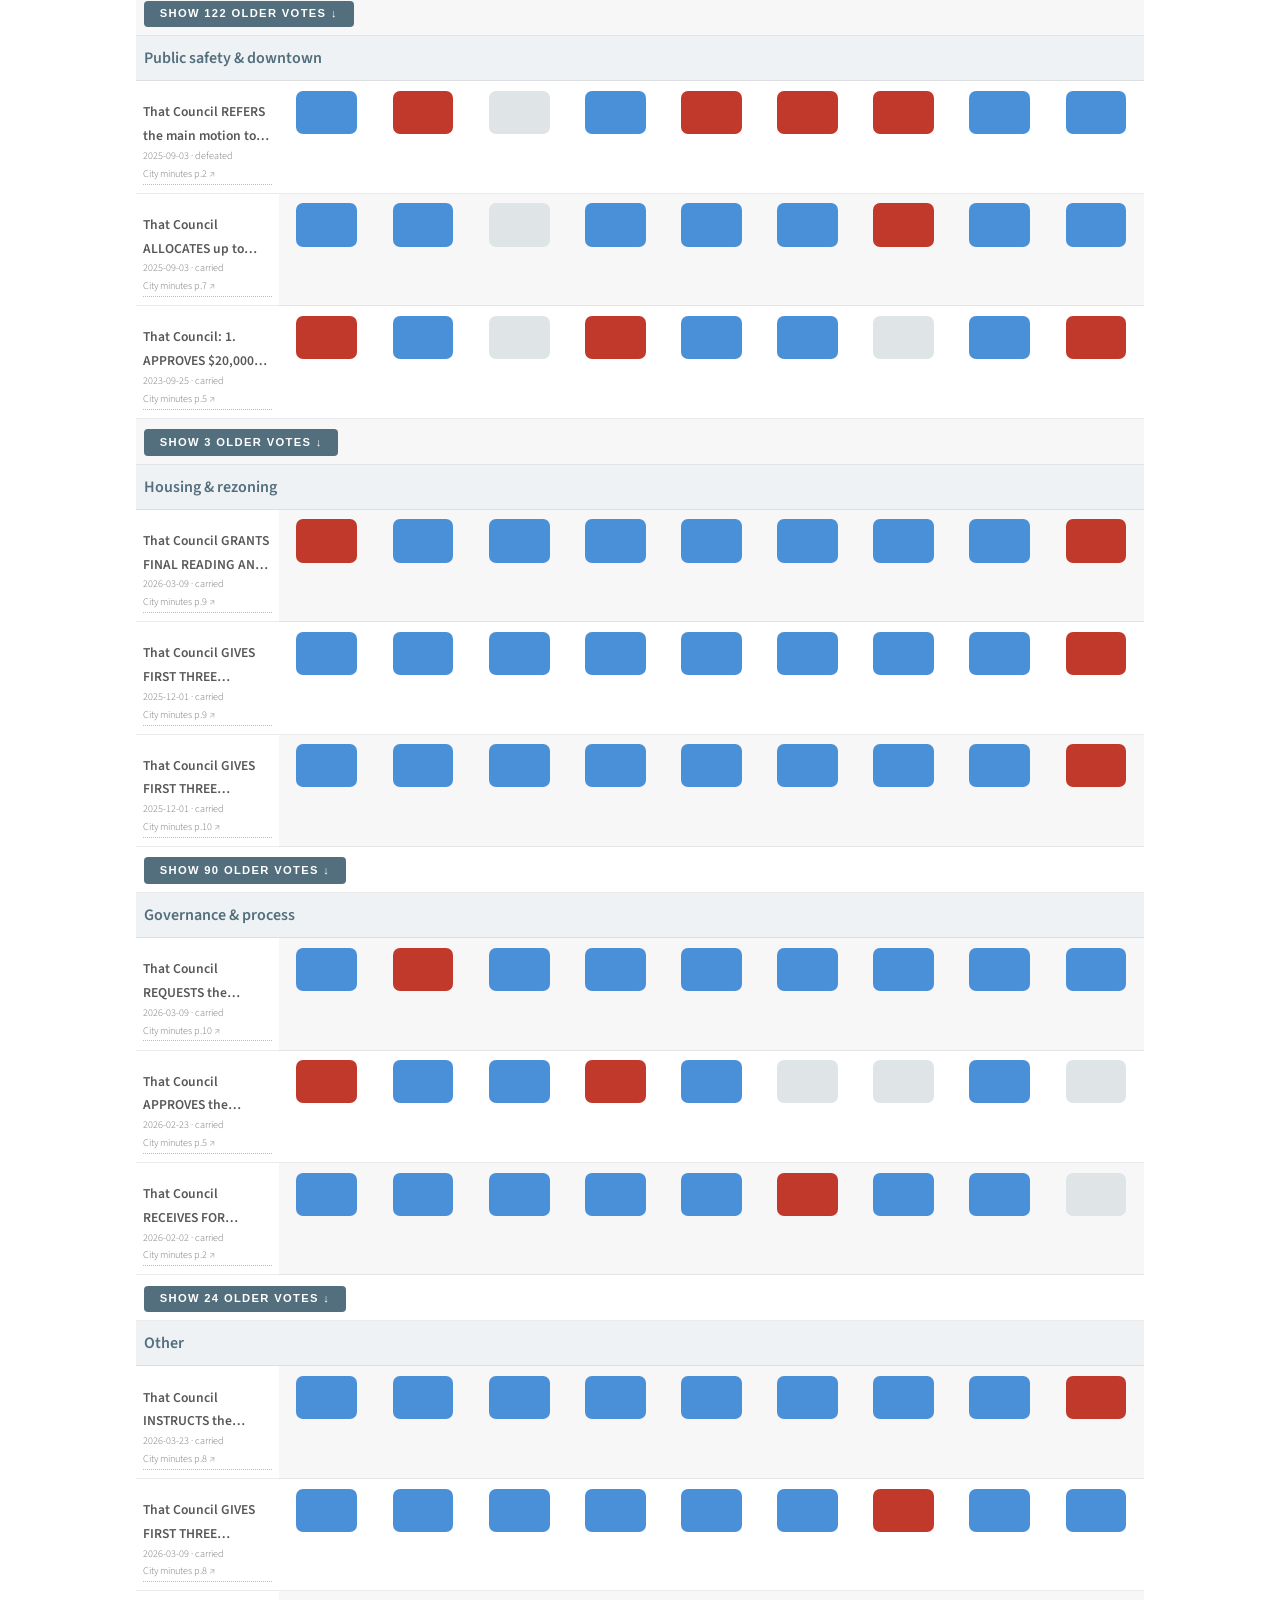
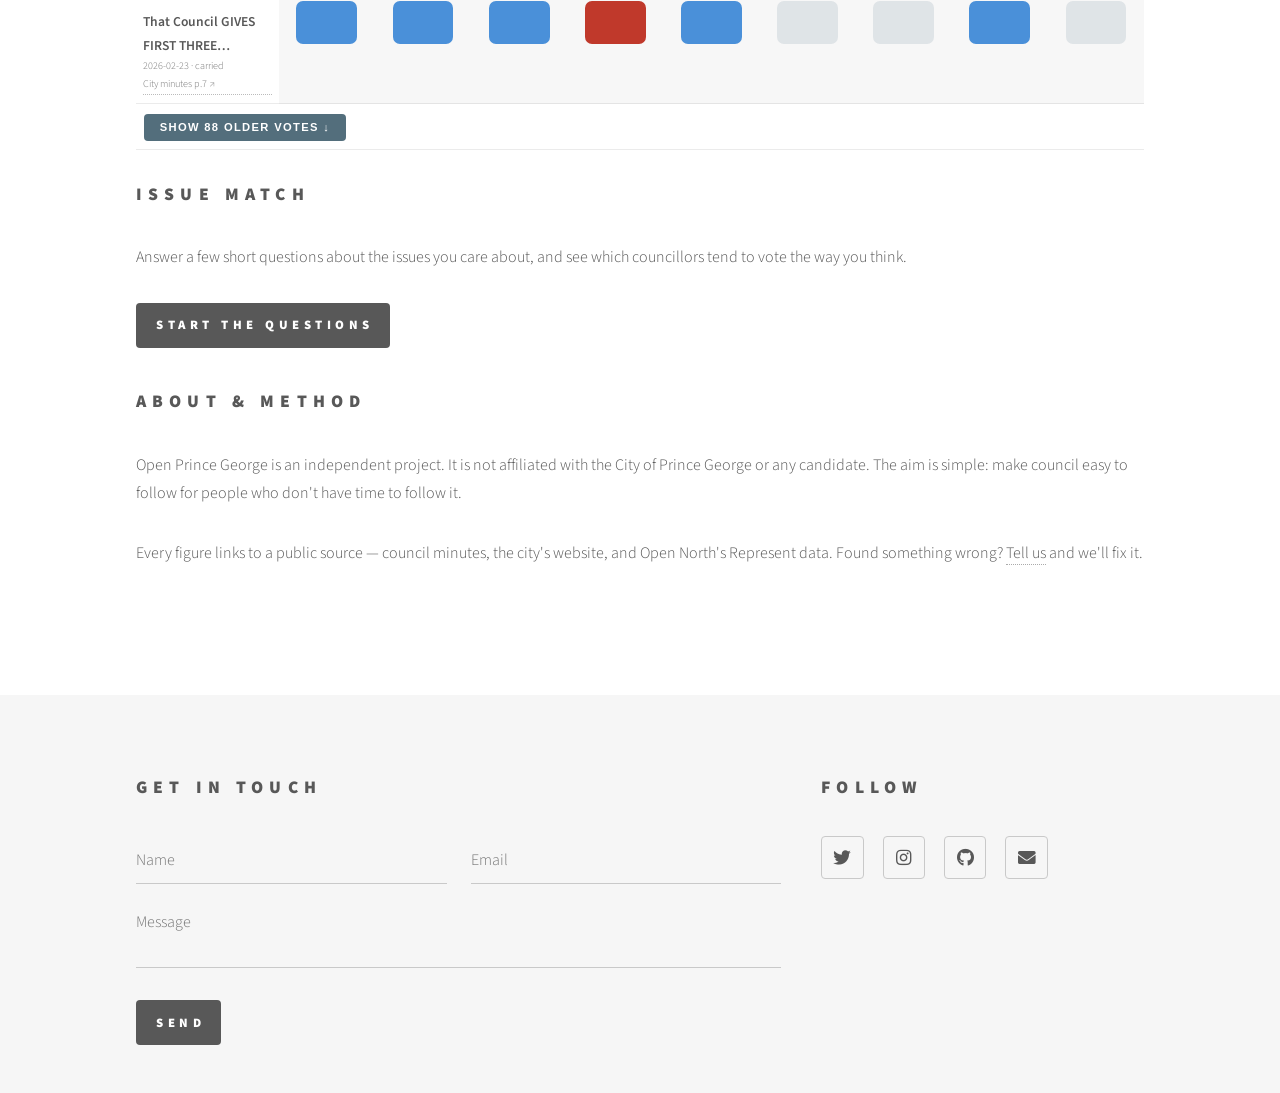
==== commit cd53fb8c: "Update public hearing part" ====
--- a/community/index.html
+++ b/community/index.html
@@ -43,6 +43,7 @@
 					<nav id="menu">
 						<h2>Menu</h2>
 						<ul>
+							<li><a href="#hearings">Public hearings</a></li>
 							<li><a href="#council">Your council</a></li>
 							<li><a href="#election">2026 election</a></li>
 							<li><a href="#records">Voting records</a></li>
@@ -55,20 +56,42 @@
 					<div id="main">
 						<div class="inner">
 
-							<!-- Page intro (the "hero": the top headline + tagline) -->
-							<header>
-								<h1>Open Prince George</h1>
-								<p>Local politics without the homework. See who sits on council, how they vote, and how to have your say &mdash; before the October 17, 2026 municipal election.</p>
-							</header>
-
-							<!-- Directory: full-width "fit" bars from elements.html -->
-							<ul class="actions stacked">
-								<li><a href="#council" class="button fit">Your council</a></li>
-								<li><a href="#election" class="button primary fit">2026 election</a></li>
-								<li><a href="#records" class="button fit">Voting records</a></li>
-								<li><a href="#match" class="button fit">Issue match</a></li>
-								<li><a href="#about" class="button fit">About &amp; method</a></li>
-							</ul>
+							<!-- Hero: aerial of Prince George with the headline overlaid.
+							     Replaces the old button directory (navigation lives in the
+							     right-hand menu). Image: images/bg03.jpg -->
+							<section class="pg-hero">
+								<div class="pg-hero-text">
+									<h1>Open Prince George</h1>
+									<p>Local politics without the homework. See who sits on council, how they vote, and how to have your say &mdash; before the October 17, 2026 municipal election.</p>
+									<ul class="actions">
+										<li><a href="#hearings" class="button primary">Have your say &rarr;</a></li>
+									</ul>
+								</div>
+							</section>
+
+							<!-- Public hearings: THE most important section, so it goes first.
+							     Upcoming cards come from data/hearings.json (hand-maintained);
+							     the past archive is derived from the voting record. -->
+							<section id="hearings">
+								<h2>Upcoming public hearings</h2>
+								<p>A public hearing is your formal chance to tell council what you think <em>before</em> they vote &mdash; on rezonings and Official Community Plan changes that affect what gets built in your neighbourhood. You don't need to register: you just show up (in person, by Zoom, or by phone) and speak when the Chair calls for the public, or send a written comment beforehand.</p>
+								<div id="pg-hearings-upcoming"><p>Loading&hellip;</p></div>
+
+								<h3>Why it matters &amp; how to speak</h3>
+								<p>Council <em>must</em> hold a public hearing before changing zoning or the Official Community Plan. They have to listen to everyone who shows up before they decide &mdash; so a few minutes from you genuinely counts, especially since most hearings draw only a handful of people.</p>
+								<ul>
+									<li><strong>In person:</strong> Council Chambers, 2nd Floor, City Hall, 1100 Patricia Blvd. Be there when the Chair invites public comments.</li>
+									<li><strong>By Zoom:</strong> join the meeting (ID <strong>848 2979 7394</strong>) and use &ldquo;Raise Hand&rdquo; when the Chair calls for the public.</li>
+									<li><strong>By phone:</strong> dial <strong>1.778.907.2071</strong>, enter the meeting ID, and press <strong>*9</strong> to ask to speak.</li>
+									<li><strong>In writing:</strong> email <a href="mailto:cityclerk@princegeorge.ca">cityclerk@princegeorge.ca</a> (or use the City's online form) <strong>before 12:00&nbsp;p.m. on the day of the hearing</strong>. Written comments become part of the public record.</li>
+									<li><strong>Time to speak:</strong> up to 10 minutes the first time, 5 minutes if you speak again. Give your name and address for the record.</li>
+								</ul>
+								<p class="pg-src">Source: City of Prince George &mdash; <a href="https://www.princegeorge.ca/city-hall/mayor-council/participate-council-meetings" target="_blank" rel="noopener">Participate in Council Meetings ↗</a></p>
+
+								<h3>Past hearings</h3>
+								<p>Rezonings and OCP changes this council has already heard, newest first. Pulled from the voting record &mdash; every entry links back to the city's minutes.</p>
+								<div id="pg-hearings-past-preview"><p>Loading&hellip;</p></div>
+							</section>
 
 							<!-- Council: tiles, exactly like index.html (mayor + 8 councillors) -->
 							<section id="council">
@@ -221,6 +244,7 @@
 			<script src="assets/js/util.js"></script>
 			<script src="assets/js/main.js"></script>
 			<script src="assets/js/councillor.js"></script>
+			<script src="assets/js/hearings.js"></script>
 
 		<!-- Countdown: only updates text, adds no styling -->
 			<script>
--- a/community/assets/css/councillor.css
+++ b/community/assets/css/councillor.css
@@ -6,6 +6,56 @@
    columns scroll horizontally. */
 
 table.pg-matrix { --rh: 10.5em; }
+
+/* ---- Hero banner (aerial of Prince George) ------------------------------- */
+.pg-hero {
+	position: relative; overflow: hidden; border-radius: 6px;
+	margin: 0 0 2.5em 0; min-height: 380px;
+	display: flex; align-items: flex-end;
+	background: #1b2a33 url("../../images/bg03.jpg") center 35% / cover no-repeat;
+}
+.pg-hero::before {
+	content: ''; position: absolute; inset: 0;
+	background: linear-gradient(to top, rgba(20,32,40,0.92) 0%, rgba(20,32,40,0.5) 45%, rgba(20,32,40,0.1) 100%);
+}
+.pg-hero .pg-hero-text { position: relative; padding: 2.5em; max-width: 38em; }
+.pg-hero h1 { color: #fff; margin: 0 0 0.4em 0; line-height: 1.1; }
+.pg-hero p { color: rgba(255,255,255,0.92); margin: 0 0 1.2em 0; }
+.pg-hero .actions { margin: 0; }
+
+@media screen and (max-width: 736px) {
+	.pg-hero { min-height: 300px; }
+	.pg-hero .pg-hero-text { padding: 1.5em; }
+}
+
+/* ---- Public hearings ----------------------------------------------------- */
+.pg-hearing-card {
+	border: solid 1px rgba(83,110,124,0.25); border-left: 5px solid #536e7c;
+	border-radius: 5px; padding: 1.25em 1.5em; margin: 0 0 1.25em 0;
+}
+.pg-hearing-card h3 { margin: 0.1em 0 0.3em 0; }
+.pg-hearing-date {
+	font-size: 0.75em; font-weight: 700; letter-spacing: 0.12em;
+	text-transform: uppercase; color: #536e7c;
+}
+.pg-hearing-type { font-size: 0.85em; opacity: 0.8; margin: 0 0 0.6em 0; }
+.pg-hearing-meta { list-style: none; padding: 0; margin: 0.5em 0; font-size: 0.9em; }
+.pg-hearing-meta li { margin: 0 0 0.35em 0; }
+.pg-hearing-none {
+	border: dashed 1px rgba(83,110,124,0.4); border-radius: 5px;
+	padding: 1.25em 1.5em; color: #555;
+}
+
+.pg-past-list { list-style: none; padding: 0; margin: 0 0 1em 0; }
+.pg-past-item {
+	display: flex; flex-wrap: wrap; gap: 0.25em 1em; align-items: baseline;
+	padding: 0.6em 0; border-bottom: solid 1px rgba(0,0,0,0.08);
+}
+.pg-past-when { font-size: 0.8em; color: #536e7c; font-weight: 600; min-width: 8em; }
+.pg-past-name { flex: 1; min-width: 12em; }
+.pg-past-src { font-size: 0.8em; }
+
+.pg-src { font-size: 0.8em; opacity: 0.85; }
 
 /* ---- Avatar (reuses template .image frame, just constrains size) --------- */
 .pg-avatar img {
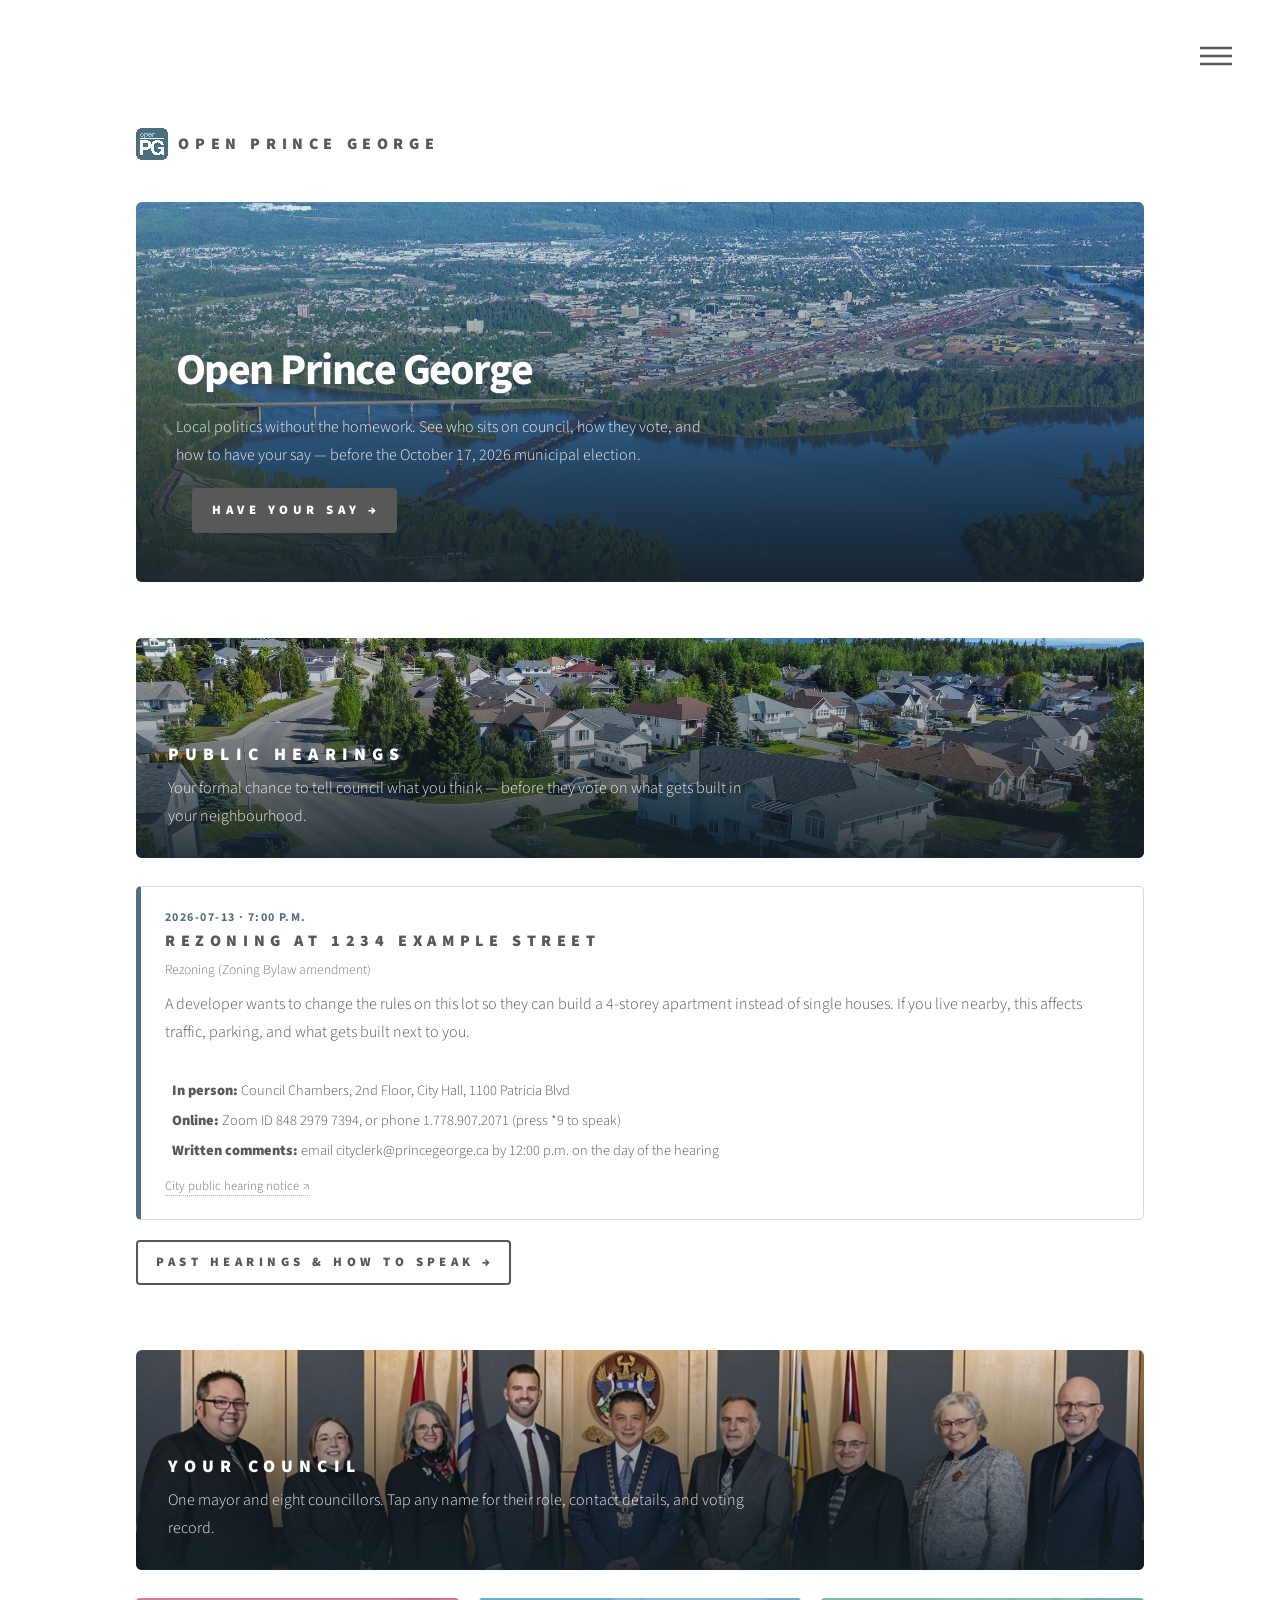
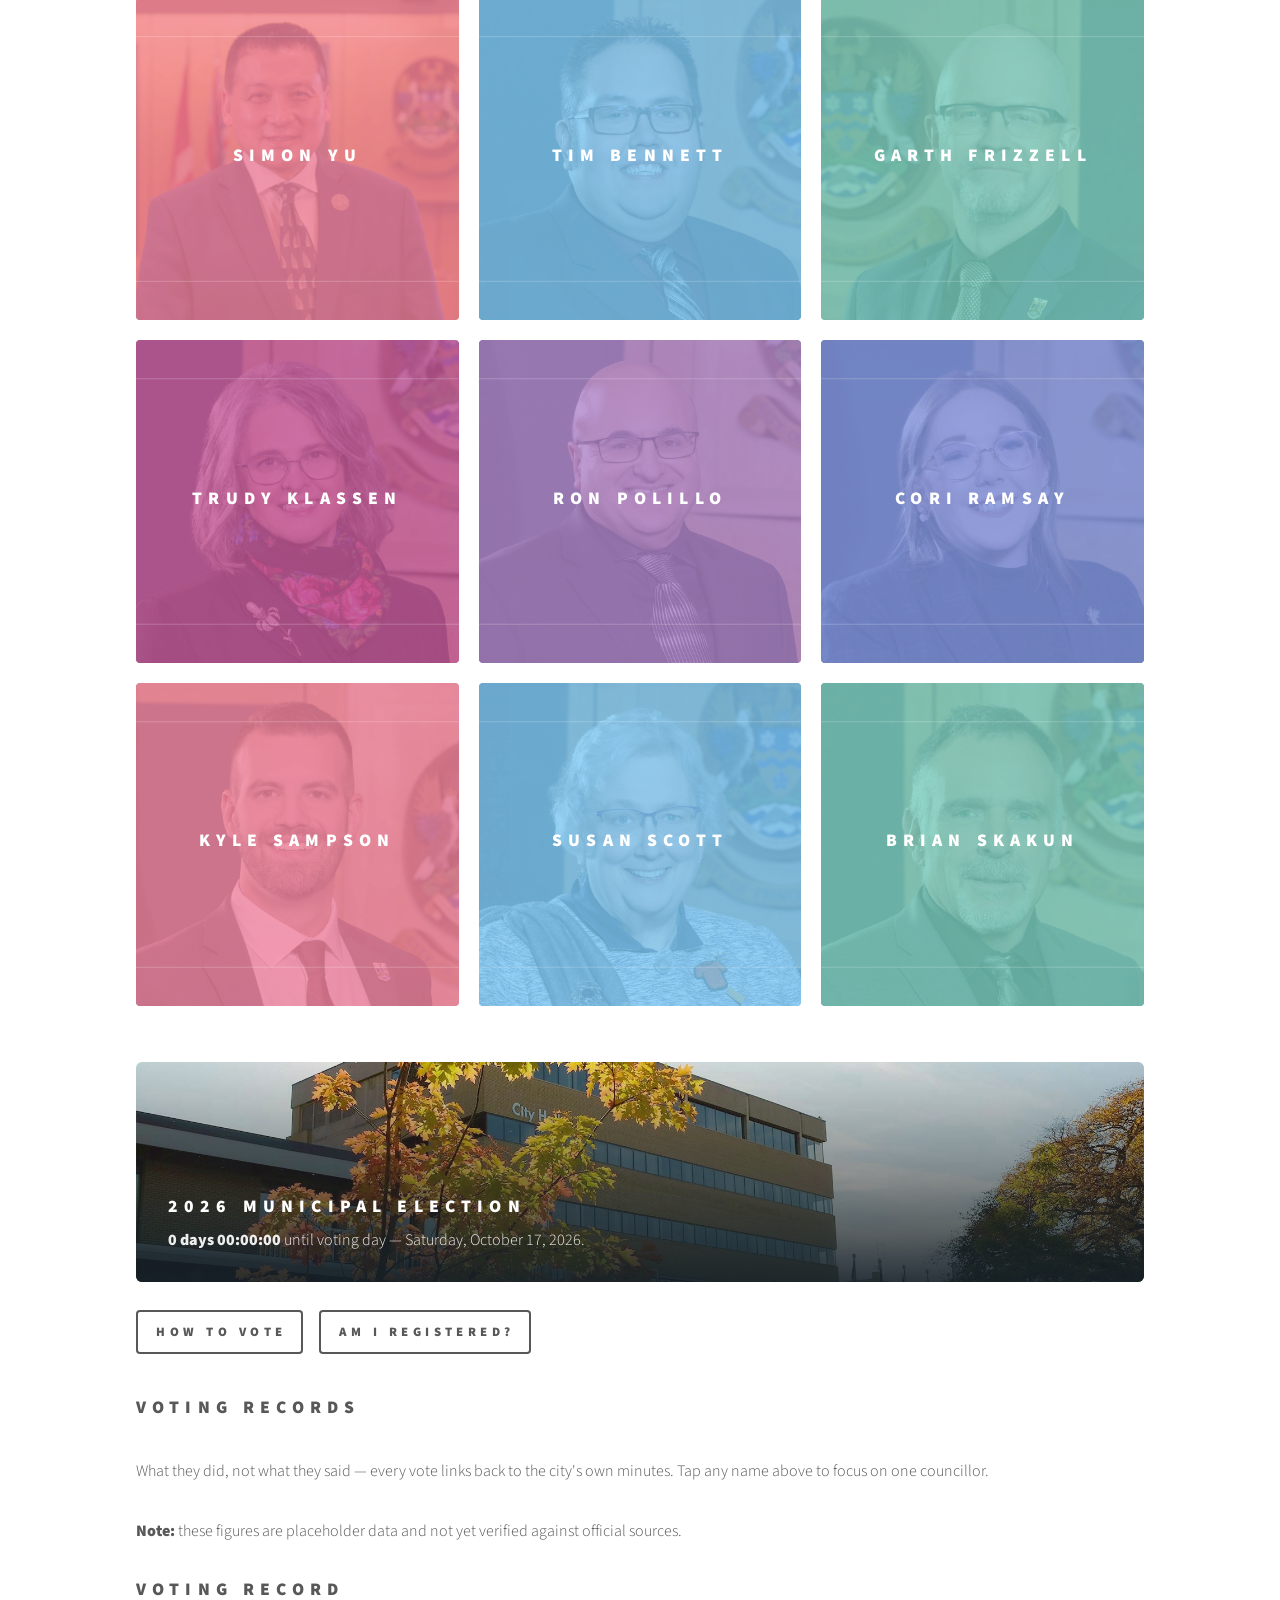
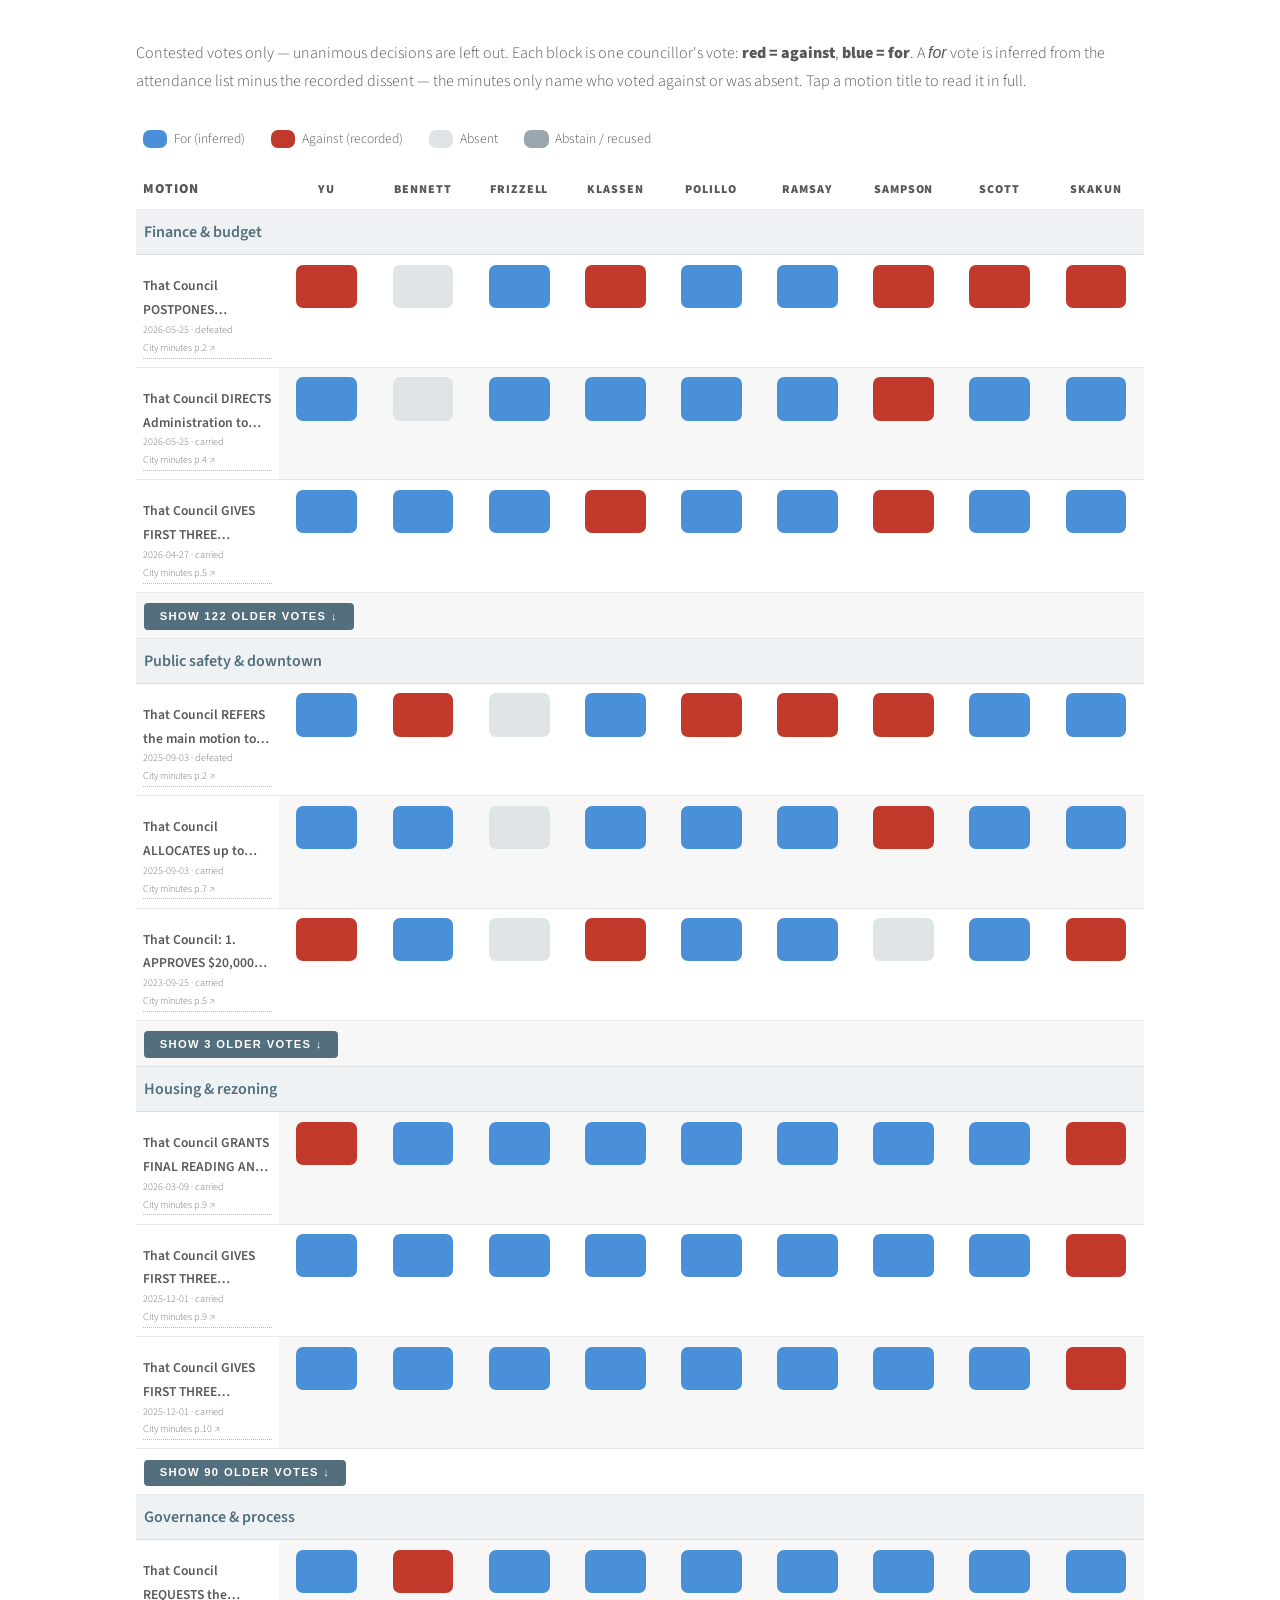
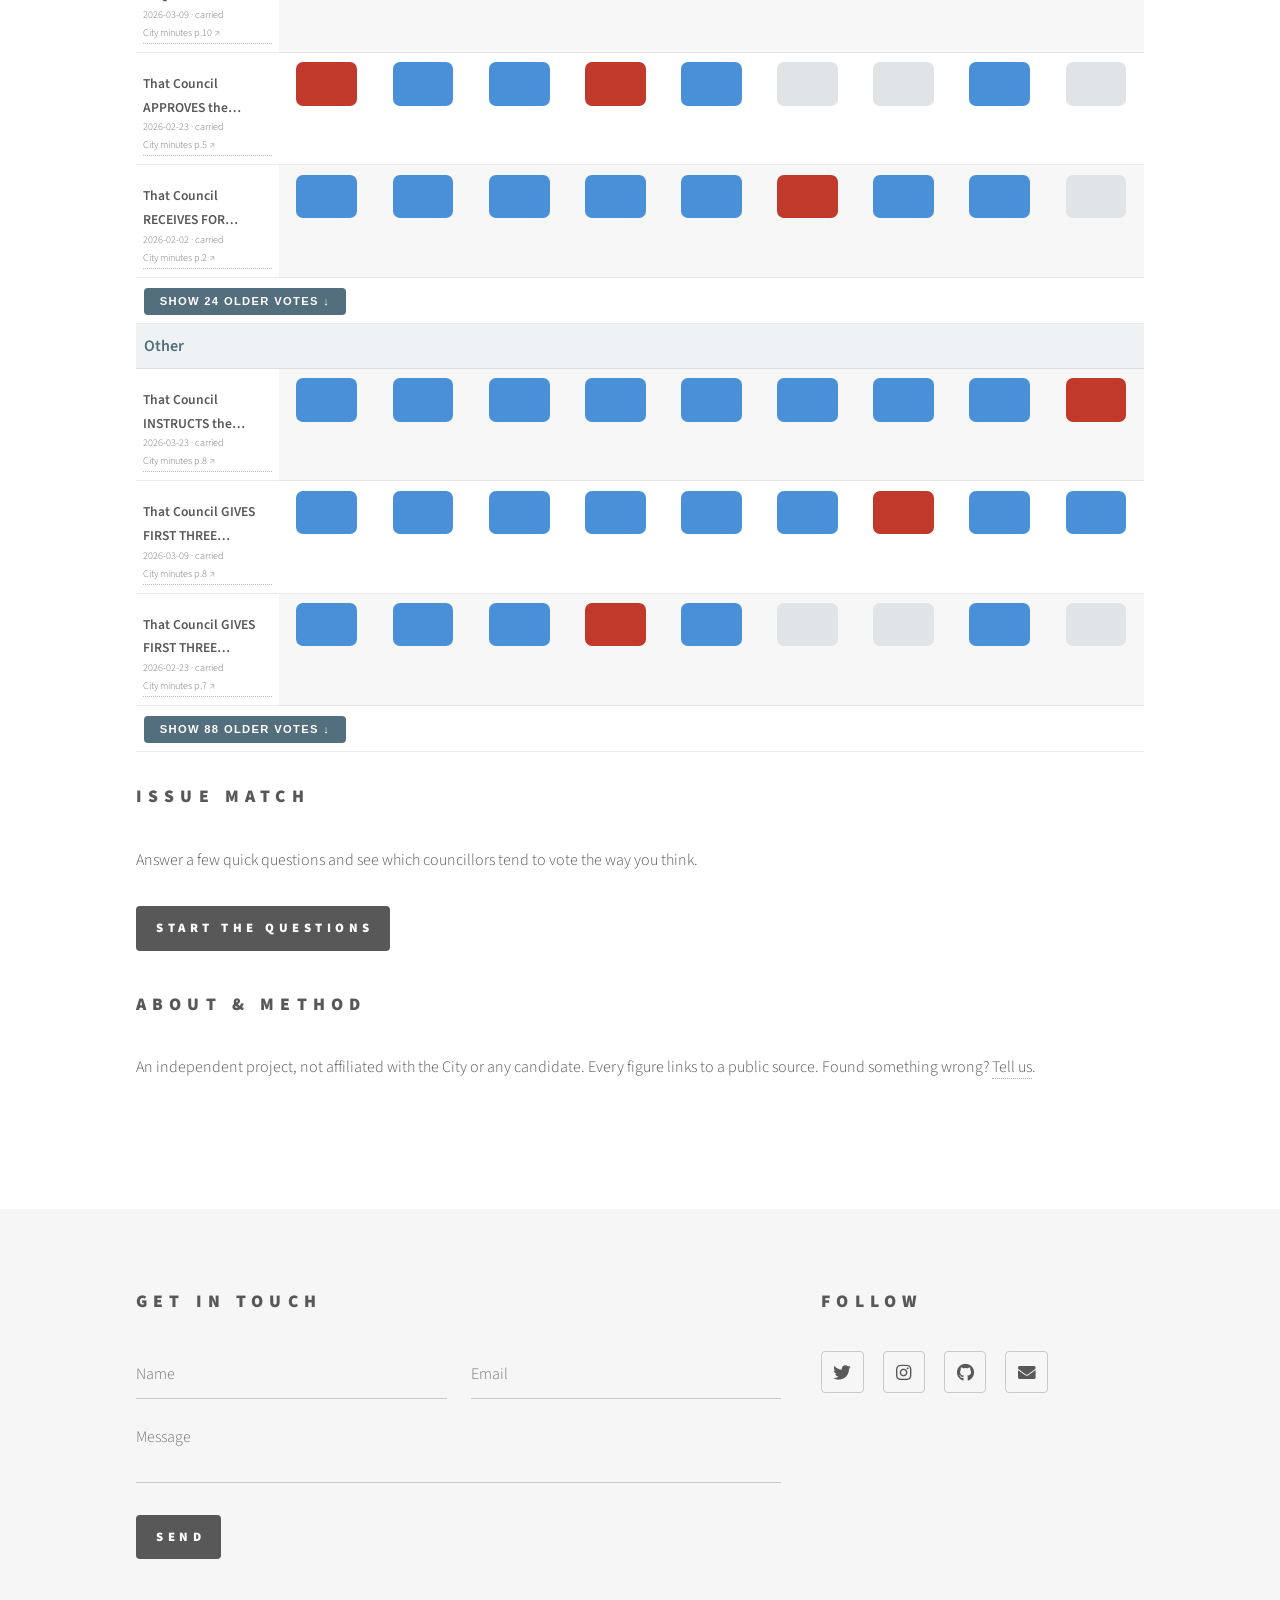
==== commit f7116039: "Update title public image" ====
--- a/community/index.html
+++ b/community/index.html
@@ -70,33 +70,29 @@
 							</section>
 
 							<!-- Public hearings: THE most important section, so it goes first.
-							     Upcoming cards come from data/hearings.json (hand-maintained);
-							     the past archive is derived from the voting record. -->
+							     Homepage shows only the banner + upcoming cards; the how-to-speak
+							     guide and the past-hearings archive live on hearings.html. -->
 							<section id="hearings">
-								<h2>Upcoming public hearings</h2>
-								<p>A public hearing is your formal chance to tell council what you think <em>before</em> they vote &mdash; on rezonings and Official Community Plan changes that affect what gets built in your neighbourhood. You don't need to register: you just show up (in person, by Zoom, or by phone) and speak when the Chair calls for the public, or send a written comment beforehand.</p>
+								<div class="pg-banner hearings">
+									<div class="pg-banner-text">
+										<h2>Public hearings</h2>
+										<p>Your formal chance to tell council what you think &mdash; before they vote on what gets built in your neighbourhood.</p>
+									</div>
+								</div>
 								<div id="pg-hearings-upcoming"><p>Loading&hellip;</p></div>
-
-								<h3>Why it matters &amp; how to speak</h3>
-								<p>Council <em>must</em> hold a public hearing before changing zoning or the Official Community Plan. They have to listen to everyone who shows up before they decide &mdash; so a few minutes from you genuinely counts, especially since most hearings draw only a handful of people.</p>
-								<ul>
-									<li><strong>In person:</strong> Council Chambers, 2nd Floor, City Hall, 1100 Patricia Blvd. Be there when the Chair invites public comments.</li>
-									<li><strong>By Zoom:</strong> join the meeting (ID <strong>848 2979 7394</strong>) and use &ldquo;Raise Hand&rdquo; when the Chair calls for the public.</li>
-									<li><strong>By phone:</strong> dial <strong>1.778.907.2071</strong>, enter the meeting ID, and press <strong>*9</strong> to ask to speak.</li>
-									<li><strong>In writing:</strong> email <a href="mailto:cityclerk@princegeorge.ca">cityclerk@princegeorge.ca</a> (or use the City's online form) <strong>before 12:00&nbsp;p.m. on the day of the hearing</strong>. Written comments become part of the public record.</li>
-									<li><strong>Time to speak:</strong> up to 10 minutes the first time, 5 minutes if you speak again. Give your name and address for the record.</li>
-								</ul>
-								<p class="pg-src">Source: City of Prince George &mdash; <a href="https://www.princegeorge.ca/city-hall/mayor-council/participate-council-meetings" target="_blank" rel="noopener">Participate in Council Meetings ↗</a></p>
-
-								<h3>Past hearings</h3>
-								<p>Rezonings and OCP changes this council has already heard, newest first. Pulled from the voting record &mdash; every entry links back to the city's minutes.</p>
-								<div id="pg-hearings-past-preview"><p>Loading&hellip;</p></div>
-							</section>
-
-							<!-- Council: tiles, exactly like index.html (mayor + 8 councillors) -->
+								<ul class="actions">
+									<li><a href="hearings.html" class="button">Past hearings &amp; how to speak &rarr;</a></li>
+								</ul>
+							</section>
+
+							<!-- Council: banner + tiles (mayor + 8 councillors) -->
 							<section id="council">
-								<h2>Your council</h2>
-								<p>One mayor and eight councillors, elected to represent the whole city. Tap any name for their role, contact details, and record.</p>
+								<div class="pg-banner council">
+									<div class="pg-banner-text">
+										<h2>Your council</h2>
+										<p>One mayor and eight councillors. Tap any name for their role, contact details, and voting record.</p>
+									</div>
+								</div>
 							</section>
 							<section class="tiles">
 								<article class="style1">
@@ -166,8 +162,12 @@
 
 							<!-- Election -->
 							<section id="election">
-								<h2>2026 municipal election</h2>
-								<p><strong id="pg-countdown">Loading&hellip;</strong> until voting day &mdash; Saturday, October 17, 2026. Polls close 8&nbsp;p.m. You'll vote for mayor, eight councillors, and school trustees.</p>
+								<div class="pg-banner election">
+									<div class="pg-banner-text">
+										<h2>2026 municipal election</h2>
+										<p><strong id="pg-countdown">Loading&hellip;</strong> until voting day &mdash; Saturday, October 17, 2026.</p>
+									</div>
+								</div>
 								<ul class="actions">
 									<li><a href="generic.html" class="button">How to vote</a></li>
 									<li><a href="generic.html" class="button">Am I registered?</a></li>
@@ -177,7 +177,7 @@
 							<!-- Voting records -->
 							<section id="records">
 								<h2>Voting records</h2>
-								<p>What they did, not what they said. Every vote here links straight back to the city's own published minutes, so you can check the source yourself. Tap any name above to focus the matrix on one councillor.</p>
+								<p>What they did, not what they said &mdash; every vote links back to the city's own minutes. Tap any name above to focus on one councillor.</p>
 								<div id="pg-placeholder" style="display:none"></div>
 								<div id="pg-overview-matrix"></div>
 							</section>
@@ -185,7 +185,7 @@
 							<!-- Issue match -->
 							<section id="match">
 								<h2>Issue match</h2>
-								<p>Answer a few short questions about the issues you care about, and see which councillors tend to vote the way you think.</p>
+								<p>Answer a few quick questions and see which councillors tend to vote the way you think.</p>
 								<ul class="actions">
 									<li><a href="generic.html" class="button primary">Start the questions</a></li>
 								</ul>
@@ -194,8 +194,7 @@
 							<!-- About & method -->
 							<section id="about">
 								<h2>About &amp; method</h2>
-								<p>Open Prince George is an independent project. It is not affiliated with the City of Prince George or any candidate. The aim is simple: make council easy to follow for people who don't have time to follow it.</p>
-								<p>Every figure links to a public source &mdash; council minutes, the city's website, and Open North's Represent data. Found something wrong? <a href="#">Tell us</a> and we'll fix it.</p>
+								<p>An independent project, not affiliated with the City or any candidate. Every figure links to a public source. Found something wrong? <a href="#">Tell us</a>.</p>
 							</section>
 
 						</div>
--- a/community/assets/css/councillor.css
+++ b/community/assets/css/councillor.css
@@ -12,7 +12,7 @@
 	position: relative; overflow: hidden; border-radius: 6px;
 	margin: 0 0 2.5em 0; min-height: 380px;
 	display: flex; align-items: flex-end;
-	background: #1b2a33 url("../../images/bg03.jpg") center 35% / cover no-repeat;
+	background: #1b2a33 url("../../images/city.jpg") center 35% / cover no-repeat;
 }
 .pg-hero::before {
 	content: ''; position: absolute; inset: 0;
@@ -26,6 +26,32 @@
 @media screen and (max-width: 736px) {
 	.pg-hero { min-height: 300px; }
 	.pg-hero .pg-hero-text { padding: 1.5em; }
+}
+
+/* ---- Section banners (image heading area, one per major section) ---------- */
+/* Same treatment as the hero but shorter, used as the title block for each
+   section. The background image is set per-section by the modifier class. */
+.pg-banner {
+	position: relative; overflow: hidden; border-radius: 6px;
+	margin: 3.5em 0 1.75em 0; min-height: 220px;
+	display: flex; align-items: flex-end;
+	background: #1b2a33 center / cover no-repeat;
+}
+.pg-banner::before {
+	content: ''; position: absolute; inset: 0;
+	background: linear-gradient(to top, rgba(20,32,40,0.9) 0%, rgba(20,32,40,0.45) 50%, rgba(20,32,40,0.05) 100%);
+}
+.pg-banner .pg-banner-text { position: relative; padding: 1.75em 2em; max-width: 40em; }
+.pg-banner h2 { color: #fff; margin: 0 0 0.3em 0; }
+.pg-banner p { color: rgba(255,255,255,0.92); margin: 0; }
+
+.pg-banner.hearings { background-image: url("../../images/hearing.jpg"); }
+.pg-banner.council  { background-image: url("../../images/concil.jpg"); }
+.pg-banner.election { background-image: url("../../images/election.jpg"); }
+
+@media screen and (max-width: 736px) {
+	.pg-banner { min-height: 170px; }
+	.pg-banner .pg-banner-text { padding: 1.25em 1.5em; }
 }
 
 /* ---- Public hearings ----------------------------------------------------- */
@@ -46,14 +72,43 @@
 	padding: 1.25em 1.5em; color: #555;
 }
 
-.pg-past-list { list-style: none; padding: 0; margin: 0 0 1em 0; }
-.pg-past-item {
-	display: flex; flex-wrap: wrap; gap: 0.25em 1em; align-items: baseline;
-	padding: 0.6em 0; border-bottom: solid 1px rgba(0,0,0,0.08);
-}
-.pg-past-when { font-size: 0.8em; color: #536e7c; font-weight: 600; min-width: 8em; }
-.pg-past-name { flex: 1; min-width: 12em; }
-.pg-past-src { font-size: 0.8em; }
+/* Compact per-hearing result bar (replaces the wide matrix here) */
+.pg-hbar-legend { font-size: 0.85em; margin: 0 0 1.2em 0; }
+.pg-hbar-legend .pg-seg { display: inline-block; width: 1.2em; height: 0.9em; border-radius: 2px; vertical-align: middle; margin-right: 0.2em; }
+.pg-hbar-legend small { opacity: 0.75; }
+
+.pg-hbar-row { padding: 0.7em 0; border-bottom: solid 1px rgba(0,0,0,0.08); }
+.pg-hbar-head { display: flex; flex-wrap: wrap; justify-content: space-between; gap: 0.2em 1em; margin-bottom: 0.4em; }
+.pg-hbar-title { font-weight: 600; }
+.pg-hbar-meta { font-size: 0.8em; color: #536e7c; white-space: nowrap; }
+.pg-hbar-ref { font-size: 0.8em; opacity: 0.85; margin: 0 0 0.4em 0; }
+.pg-hbar-plain { font-style: italic; opacity: 0.7; }
+
+.pg-hbar { display: flex; height: 1.8em; border-radius: 4px; overflow: visible; }
+.pg-hbar .pg-seg {
+	position: relative; min-width: 1.8em; cursor: pointer;
+	display: flex; align-items: center; justify-content: center;
+	color: #fff; font-size: 0.75em; font-weight: 700;
+}
+.pg-hbar .pg-seg:first-child { border-radius: 4px 0 0 4px; }
+.pg-hbar .pg-seg:last-child { border-radius: 0 4px 4px 0; }
+.pg-seg.for { background: #4a90d9; }
+.pg-seg.against { background: #c0392b; }
+.pg-seg.absent { background: #dfe4e7; color: #555; }
+.pg-seg.abstain, .pg-seg.recused { background: #9aa7ae; }
+
+/* hover/focus popover listing the councillors in that segment */
+.pg-seg-pop {
+	display: none; position: absolute; bottom: 100%; left: 0; z-index: 20;
+	min-width: 12em; background: #fff; color: #585858;
+	border: solid 1px rgba(0,0,0,0.15); border-radius: 5px;
+	box-shadow: 0 4px 14px rgba(0,0,0,0.18); padding: 0.5em 0.75em; margin-bottom: 4px;
+}
+.pg-seg:hover .pg-seg-pop, .pg-seg:focus .pg-seg-pop, .pg-seg:focus-within .pg-seg-pop { display: block; }
+.pg-seg-pop-h { font-size: 0.7em; text-transform: uppercase; letter-spacing: 0.1em; color: #536e7c; font-weight: 700; margin-bottom: 0.3em; }
+.pg-seg-pop ul { list-style: none; margin: 0; padding: 0; }
+.pg-seg-pop li { margin: 0; }
+.pg-seg-pop a { display: block; padding: 0.15em 0; font-size: 0.9em; }
 
 .pg-src { font-size: 0.8em; opacity: 0.85; }
 
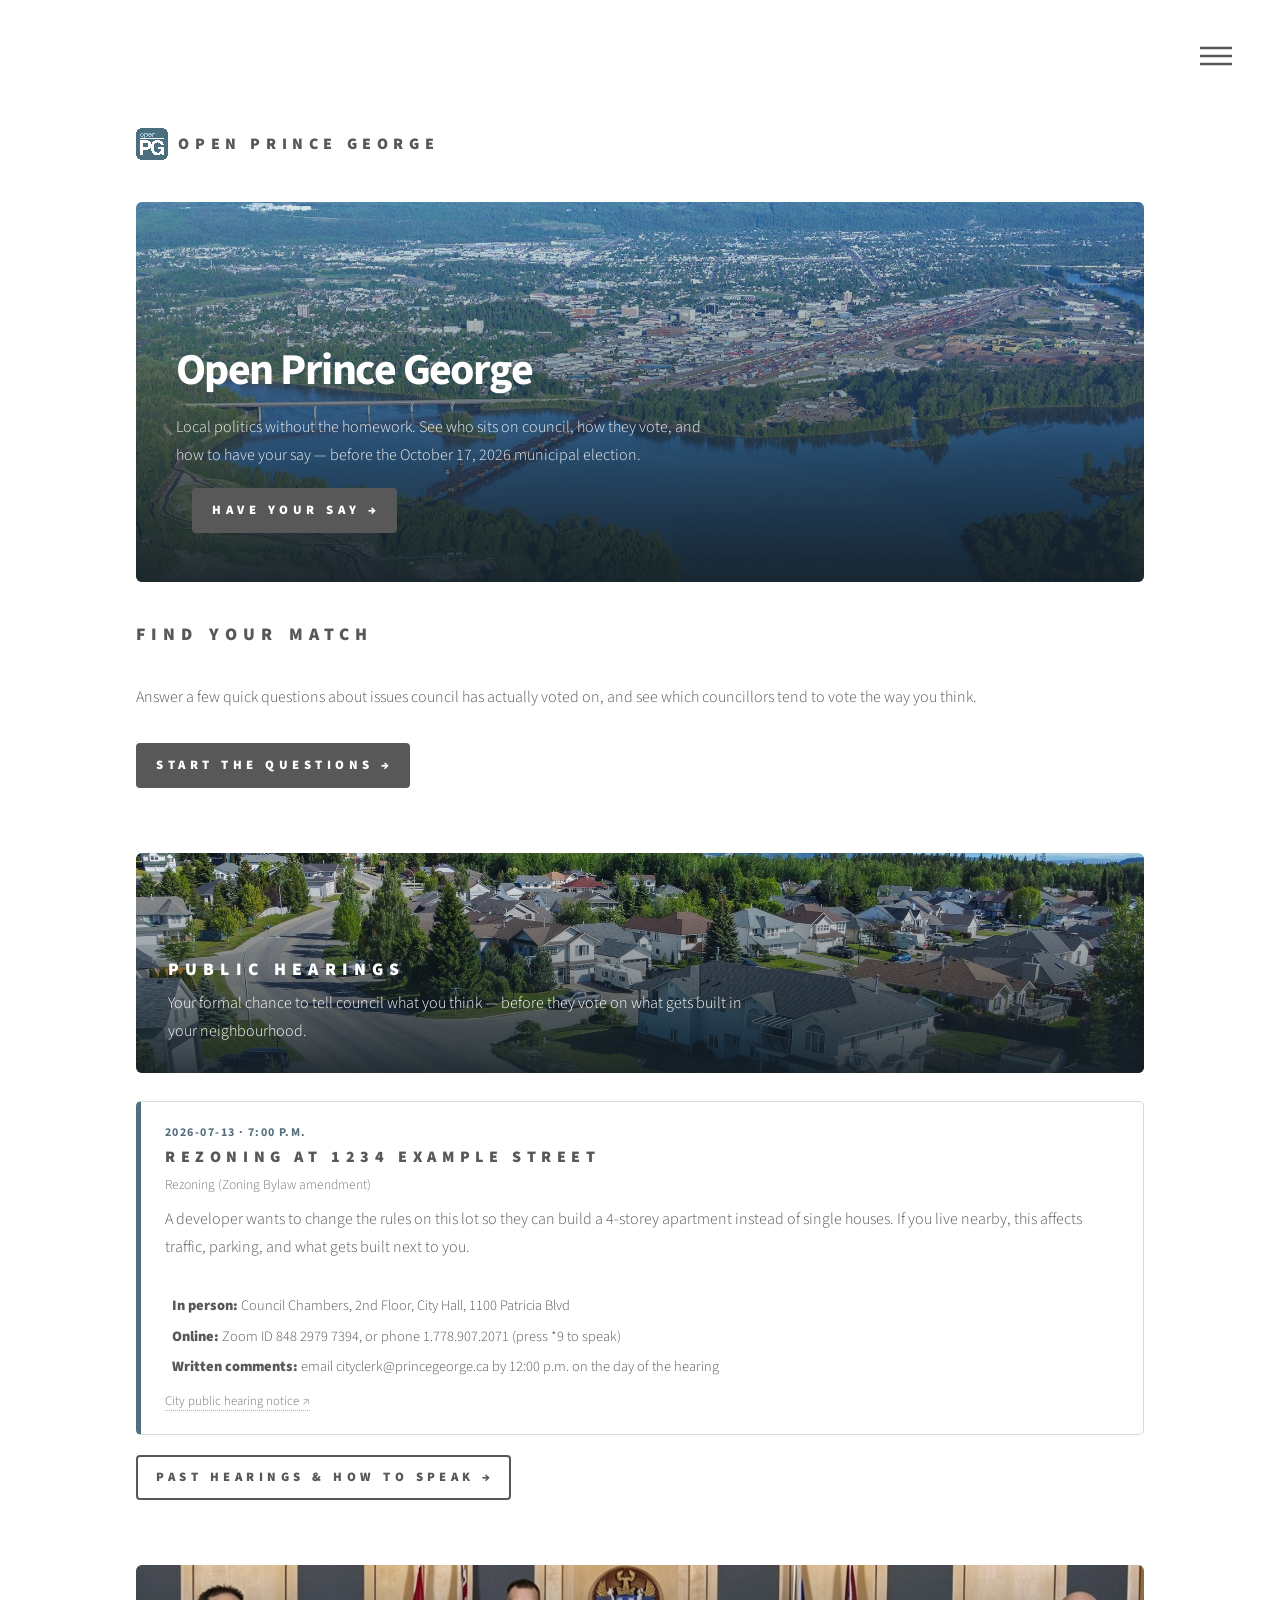
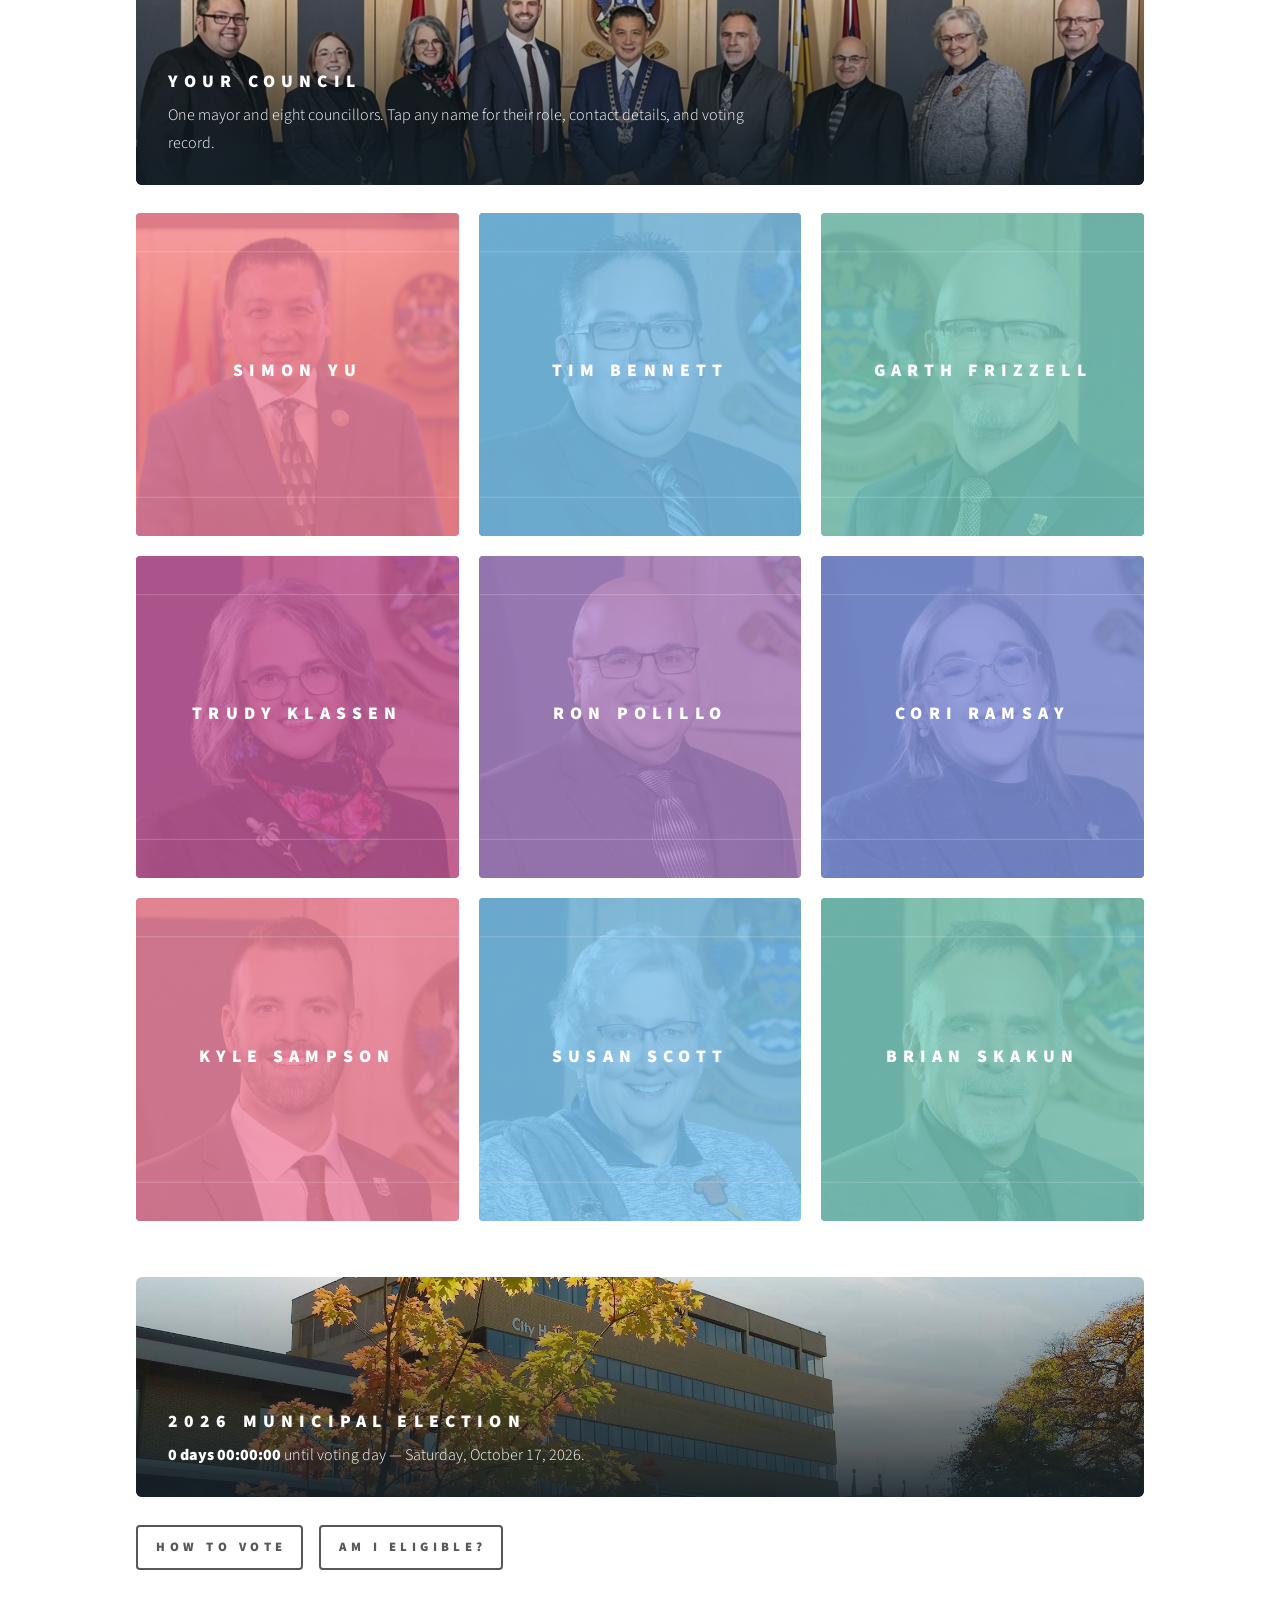
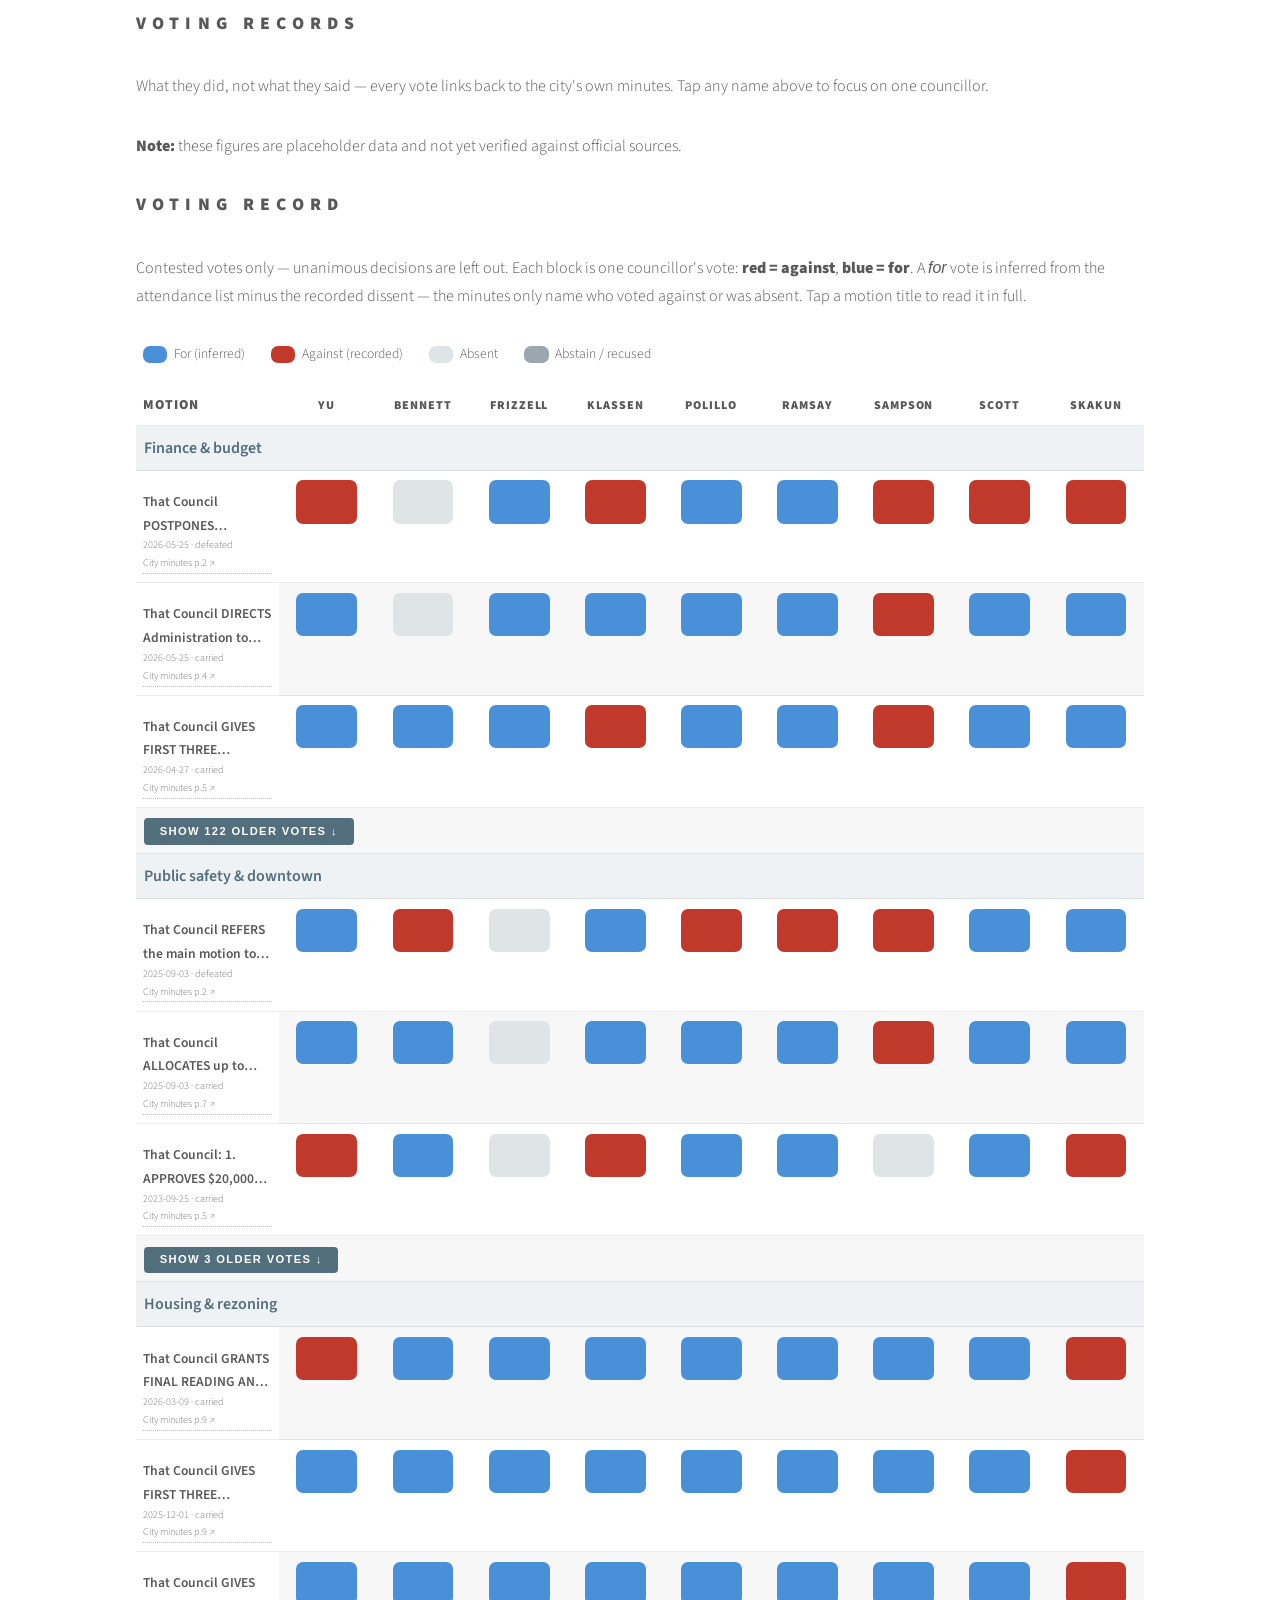
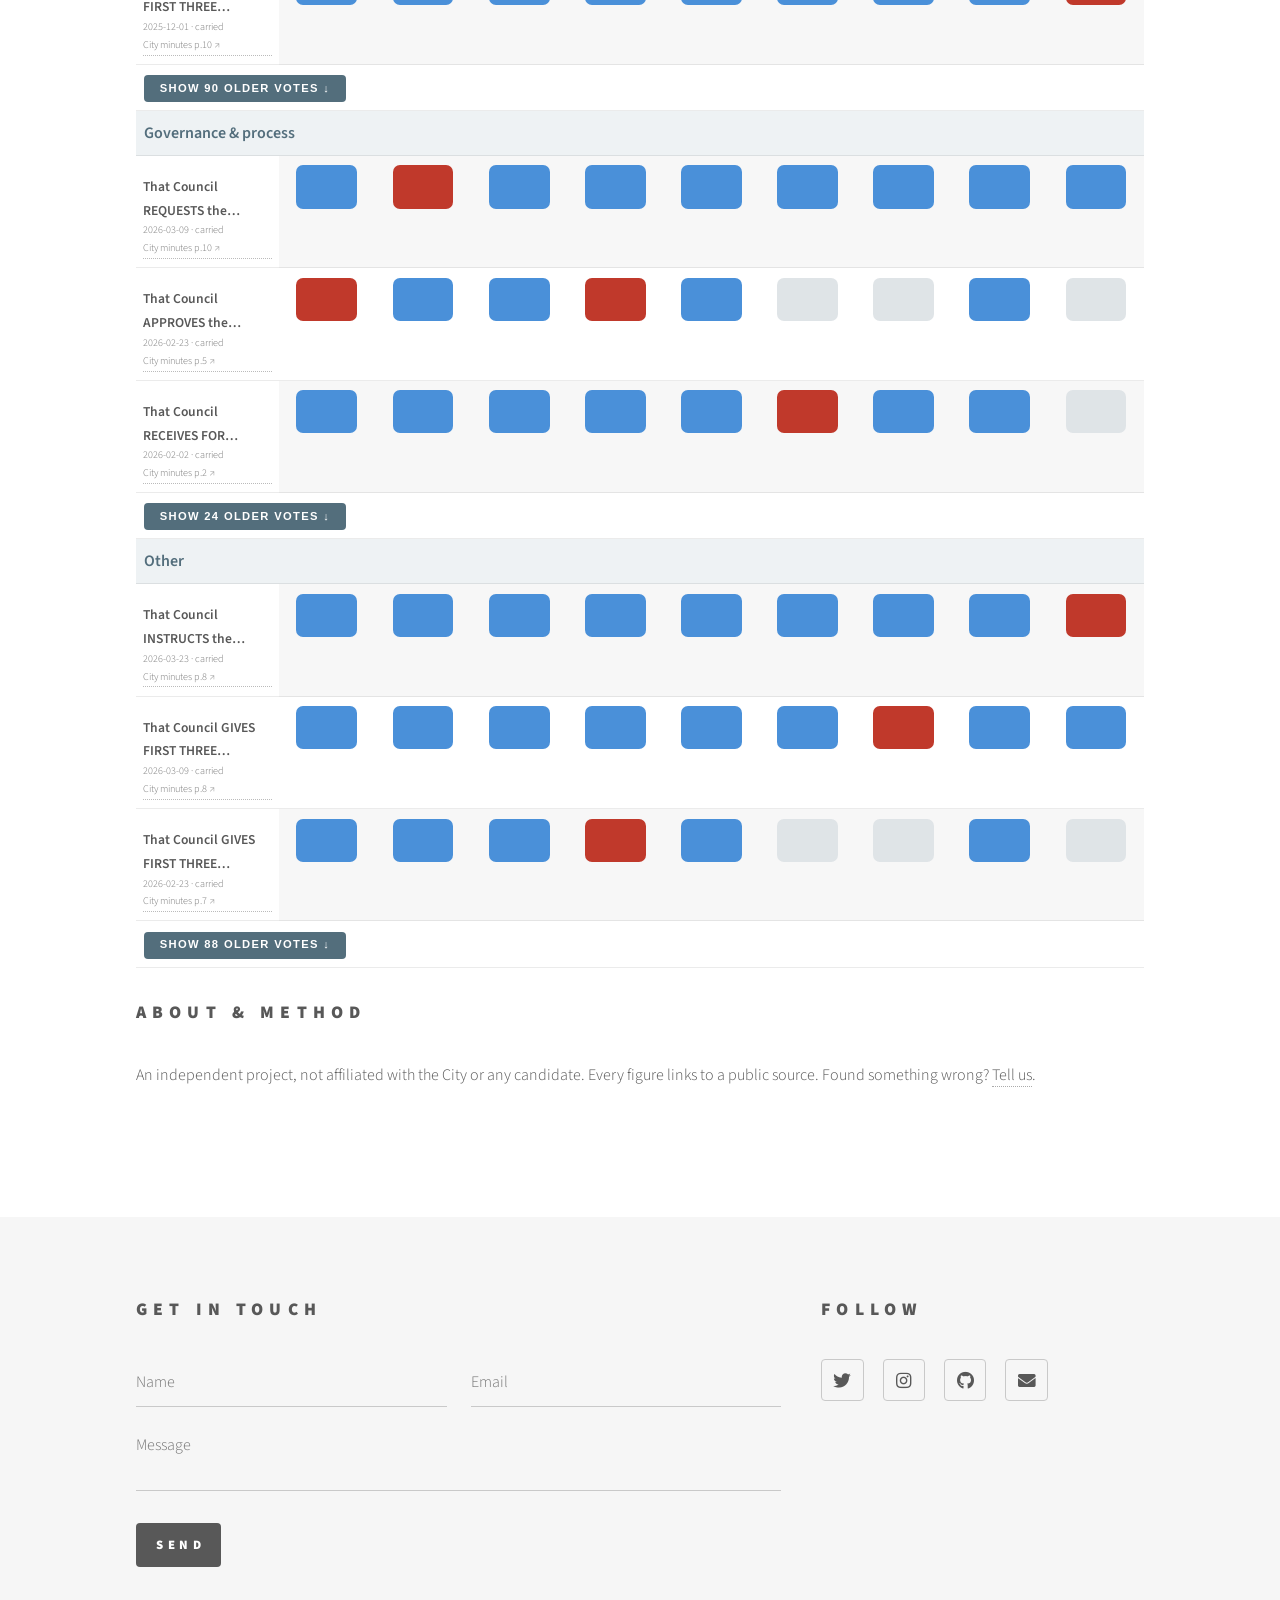
==== commit 3d6300d2: "Update quiz" ====
--- a/community/index.html
+++ b/community/index.html
@@ -69,16 +69,26 @@
 								</div>
 							</section>
 
+							<!-- Issue match: sits right under the hero so a plain (image-free)
+							     section separates the hero image from the first banner image. -->
+							<section id="match">
+								<h2>Find your match</h2>
+								<p>Answer a few quick questions about issues council has actually voted on, and see which councillors tend to vote the way you think.</p>
+								<ul class="actions">
+									<li><a href="match.html" class="button primary">Start the questions &rarr;</a></li>
+								</ul>
+							</section>
+
 							<!-- Public hearings: THE most important section, so it goes first.
 							     Homepage shows only the banner + upcoming cards; the how-to-speak
 							     guide and the past-hearings archive live on hearings.html. -->
 							<section id="hearings">
-								<div class="pg-banner hearings">
+								<a class="pg-banner hearings" href="hearings.html">
 									<div class="pg-banner-text">
 										<h2>Public hearings</h2>
 										<p>Your formal chance to tell council what you think &mdash; before they vote on what gets built in your neighbourhood.</p>
 									</div>
-								</div>
+								</a>
 								<div id="pg-hearings-upcoming"><p>Loading&hellip;</p></div>
 								<ul class="actions">
 									<li><a href="hearings.html" class="button">Past hearings &amp; how to speak &rarr;</a></li>
@@ -87,14 +97,14 @@
 
 							<!-- Council: banner + tiles (mayor + 8 councillors) -->
 							<section id="council">
-								<div class="pg-banner council">
+								<a class="pg-banner council" href="#council-tiles">
 									<div class="pg-banner-text">
 										<h2>Your council</h2>
 										<p>One mayor and eight councillors. Tap any name for their role, contact details, and voting record.</p>
 									</div>
-								</div>
-							</section>
-							<section class="tiles">
+								</a>
+							</section>
+							<section id="council-tiles" class="tiles">
 								<article class="style1">
 									<span class="image"><img src="images/simon_yu.jpg" alt="" /></span>
 									<a href="councillor.html?id=simon_yu">
@@ -162,15 +172,15 @@
 
 							<!-- Election -->
 							<section id="election">
-								<div class="pg-banner election">
+								<a class="pg-banner election" href="vote.html">
 									<div class="pg-banner-text">
 										<h2>2026 municipal election</h2>
 										<p><strong id="pg-countdown">Loading&hellip;</strong> until voting day &mdash; Saturday, October 17, 2026.</p>
 									</div>
-								</div>
+								</a>
 								<ul class="actions">
-									<li><a href="generic.html" class="button">How to vote</a></li>
-									<li><a href="generic.html" class="button">Am I registered?</a></li>
+									<li><a href="vote.html" class="button">How to vote</a></li>
+									<li><a href="vote.html#can-i-vote" class="button">Am I eligible?</a></li>
 								</ul>
 							</section>
 
@@ -178,17 +188,8 @@
 							<section id="records">
 								<h2>Voting records</h2>
 								<p>What they did, not what they said &mdash; every vote links back to the city's own minutes. Tap any name above to focus on one councillor.</p>
-								<div id="pg-placeholder" style="display:none"></div>
+								<div id="pg-placeholder" class="is-hidden"></div>
 								<div id="pg-overview-matrix"></div>
-							</section>
-
-							<!-- Issue match -->
-							<section id="match">
-								<h2>Issue match</h2>
-								<p>Answer a few quick questions and see which councillors tend to vote the way you think.</p>
-								<ul class="actions">
-									<li><a href="generic.html" class="button primary">Start the questions</a></li>
-								</ul>
 							</section>
 
 							<!-- About & method -->
--- a/community/assets/css/councillor.css
+++ b/community/assets/css/councillor.css
@@ -49,6 +49,19 @@
 .pg-banner.council  { background-image: url("../../images/concil.jpg"); }
 .pg-banner.election { background-image: url("../../images/election.jpg"); }
 
+/* A banner that is itself a link: drop the template underline/border and add a
+   gentle hover cue so it reads as clickable. */
+a.pg-banner { text-decoration: none; border-bottom: 0; transition: transform 0.2s ease; }
+a.pg-banner:hover { transform: translateY(-2px); }
+a.pg-banner:hover::before { background: linear-gradient(to top, rgba(20,32,40,0.82) 0%, rgba(20,32,40,0.35) 50%, rgba(20,32,40,0) 100%); }
+a.pg-banner h2, a.pg-banner p { color: #fff; }
+
+/* Generic hidden helper (replaces inline style="display:none"). */
+.is-hidden { display: none; }
+
+/* Smooth glide for in-page anchor jumps (e.g. the council banner → tiles). */
+html { scroll-behavior: smooth; }
+
 @media screen and (max-width: 736px) {
 	.pg-banner { min-height: 170px; }
 	.pg-banner .pg-banner-text { padding: 1.25em 1.5em; }
@@ -207,3 +220,42 @@
 	table.pg-matrix .pg-row-head { font-size: 0.78em; }
 	.pg-cell { width: 2em; height: 1.7em; }
 }
+
+/* ---- Issue match quiz ---------------------------------------------------- */
+.pg-quiz-q {
+	border: solid 1px rgba(83,110,124,0.25); border-left: 5px solid #536e7c;
+	border-radius: 5px; padding: 1.1em 1.4em; margin: 0 0 1.25em 0;
+}
+.pg-quiz-topic {
+	text-transform: uppercase; letter-spacing: 0.15em; font-size: 0.7em;
+	font-weight: 700; color: #536e7c; margin-bottom: 0.3em;
+}
+.pg-quiz-text { font-weight: 600; margin: 0 0 0.6em 0; }
+/* Selector is specific enough (.class + input[type] + label) to beat the
+   template's own `input[type=radio] + label` rule. Desktop: options sit in a
+   row; mobile: they stack as three full-width lines (no ragged wrapping). */
+.pg-quiz-opts input[type="radio"] + label { display: inline-block; margin: 0 1.25em 0.4em 0; font-size: 0.95em; }
+.pg-quiz-ctx { font-size: 0.82em; color: #6f8089; margin: 0.6em 0 0 0; }
+
+@media screen and (max-width: 736px) {
+	.pg-quiz-opts input[type="radio"] + label { display: block; margin: 0 0 0.5em 0; }
+}
+
+.pg-match-list { margin: 1em 0 1.5em 0; }
+.pg-match-row {
+	display: flex; align-items: center; gap: 0.9em;
+	padding: 0.55em 0; border-bottom: solid 1px rgba(83,110,124,0.15);
+	text-decoration: none; border-bottom-color: rgba(83,110,124,0.15);
+}
+.pg-match-row:hover .pg-match-name { text-decoration: underline; }
+.pg-match-name { flex: 0 0 9em; font-weight: 600; color: inherit; }
+.pg-match-bar {
+	flex: 1 1 auto; height: 0.85em; border-radius: 1em;
+	background: rgba(83,110,124,0.15); overflow: hidden;
+}
+.pg-match-fill { display: block; height: 100%; background: #536e7c; }
+.pg-match-pct { flex: 0 0 3em; text-align: right; font-weight: 700; color: #536e7c; }
+
+@media screen and (max-width: 480px) {
+	.pg-match-name { flex-basis: 6.5em; font-size: 0.9em; }
+}
